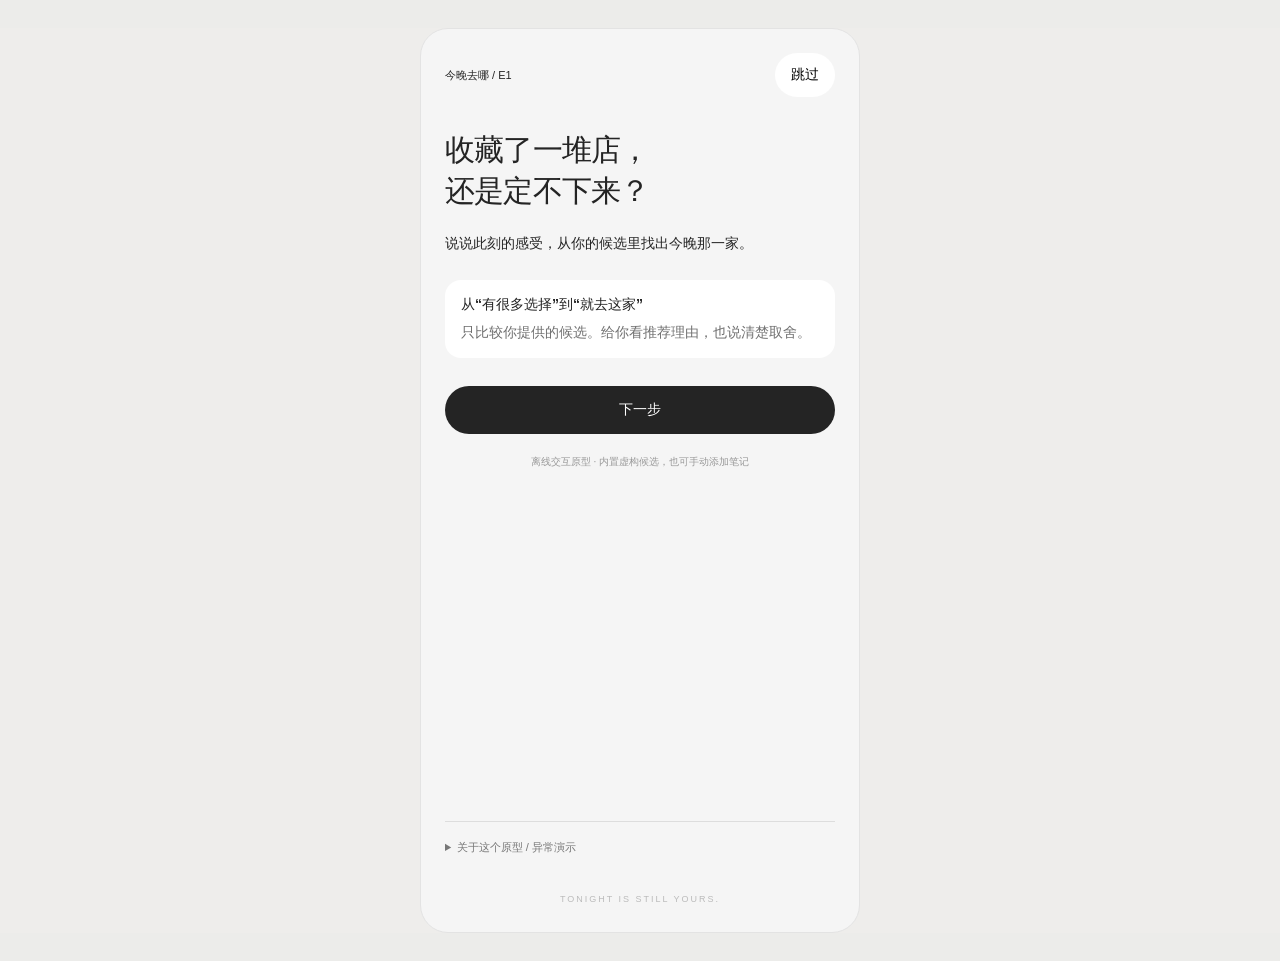
==== src/index.html @ 5cbe4e75 "Add three small-sprout mascot emotions to mood choices" ====
<!doctype html>
<html lang="zh-CN"><head><meta charset="utf-8"><meta name="viewport" content="width=device-width,initial-scale=1"><meta name="theme-color" content="#F5F5F5"><title>今晚去哪 · 把纠结留在上一站</title><link rel="stylesheet" href="styles.css?v=20261018-v3-mascot"></head>
<body><main class="phone"><header><a href="#" id="home" aria-label="返回开始">今晚去哪<span class="brand-dot"><svg class="sf-icon" aria-hidden="true" focusable="false" viewBox="0 0 24 24"><path fill="currentColor" d="M13.21 22.0C13.438 22.0 13.605 21.833 13.648 21.597C14.271 16.801 14.946 16.064 19.698 15.538C19.944 15.512 20.11 15.336 20.11 15.1C20.11 14.872 19.944 14.696 19.698 14.67C14.946 14.144 14.271 13.407 13.648 8.602C13.605 8.366 13.438 8.208 13.21 8.208C12.982 8.208 12.815 8.366 12.78 8.602C12.158 13.407 11.474 14.144 6.73 14.67C6.476 14.696 6.31 14.872 6.31 15.1C6.31 15.336 6.476 15.512 6.73 15.538C11.465 16.16 12.123 16.801 12.78 21.597C12.815 21.833 12.982 22.0 13.21 22.0ZM7.265 12.302C7.432 12.302 7.546 12.189 7.563 12.031C7.879 9.69 7.958 9.69 10.378 9.225C10.527 9.199 10.641 9.093 10.641 8.927C10.641 8.769 10.527 8.655 10.378 8.637C7.958 8.295 7.87 8.217 7.563 5.84C7.546 5.674 7.432 5.56 7.265 5.56C7.107 5.56 6.993 5.674 6.967 5.849C6.687 8.19 6.555 8.181 4.153 8.637C4.004 8.664 3.89 8.769 3.89 8.927C3.89 9.102 4.004 9.199 4.188 9.225C6.573 9.611 6.687 9.672 6.967 12.013C6.993 12.189 7.107 12.302 7.265 12.302ZM11.509 6.27C11.623 6.27 11.684 6.2 11.702 6.095C11.965 4.674 11.939 4.604 13.464 4.332C13.569 4.306 13.64 4.245 13.64 4.131C13.64 4.025 13.569 3.955 13.464 3.938C11.939 3.666 11.965 3.596 11.702 2.175C11.684 2.07 11.623 2.0 11.509 2.0C11.395 2.0 11.334 2.07 11.316 2.175C11.053 3.596 11.079 3.666 9.554 3.938C9.44 3.955 9.378 4.025 9.378 4.131C9.378 4.245 9.44 4.306 9.554 4.332C11.079 4.604 11.053 4.674 11.316 6.095C11.334 6.2 11.395 6.27 11.509 6.27Z"/></svg></span></a><div class="header-tools" id="header-tools"><button id="replay-guide" class="text-btn" aria-label="重看引导">重看引导</button><button data-go="pool" class="text-btn">我的候选</button></div></header><nav aria-label="体验进度" id="progress"></nav>

<section id="welcome-screen" class="onboarding" hidden aria-labelledby="welcome-title"><div class="onboard-top"><span>今晚去哪 / E1</span><button data-onboard-done class="secondary">跳过</button></div><h1 id="welcome-title">收藏了一堆店，<br>还是定不下来？</h1><p class="intro">说说此刻的感受，从你的候选里找出今晚那一家。</p><div class="card"><h2>从“有很多选择”到“就去这家”</h2><p class="muted">只比较你提供的候选。给你看推荐理由，也说清楚取舍。</p></div><button data-go="guide" class="primary">下一步</button><p class="footnote">离线交互原型 · 内置虚构候选，也可手动添加笔记</p></section>
<section id="guide-screen" class="onboarding" hidden aria-labelledby="guide-title"><div class="onboard-top"><button type="button" id="guide-back" data-go="welcome" class="secondary onboard-back" aria-label="返回上一页"><svg class="sf-icon" aria-hidden="true" focusable="false" viewBox="0 0 24 24"><path fill="currentColor" d="M10.185 20.164C10.713 20.164 11.133 19.776 11.133 19.237C11.133 18.979 11.036 18.721 10.864 18.559L8.451 16.103L3.96 12.0L8.451 7.897L10.864 5.441C11.036 5.269 11.133 5.021 11.133 4.763C11.133 4.224 10.713 3.836 10.185 3.836C9.927 3.836 9.701 3.922 9.464 4.159L2.334 11.278C2.118 11.483 2.0 11.731 2.0 12.0C2.0 12.269 2.118 12.517 2.334 12.722L9.485 19.862C9.701 20.067 9.927 20.164 10.185 20.164ZM7.428 12.959H21.052C21.612 12.959 22.0 12.56 22.0 12.0C22.0 11.44 21.612 11.041 21.052 11.041H7.428L3.96 11.257C3.519 11.257 3.217 11.558 3.217 12.0C3.217 12.442 3.519 12.743 3.96 12.743Z"/></svg><span>返回</span></button><span>今晚去哪 / E2</span><button data-onboard-done class="secondary">跳过</button></div><h1 id="guide-title">一句吐槽，<br>找到下一站。</h1><p class="intro">四步做决定，你始终可以改主意。</p><div class="card"><h2>01 说说哪里不对</h2><p class="muted">打字或语音，补充你现在想要什么。</p></div><div class="card"><h2>02 选此刻状态</h2><p class="muted">累了、坐会儿，还是放开玩？</p></div><div class="card"><h2>03 比较三家与理由</h2><p class="muted">看匹配、冲突和笔记依据。</p></div><div class="card"><h2>04 出发，再说说感受</h2><p class="muted">打卡和反馈只保存在本机。</p></div><button data-onboard-done class="primary">开始吐槽</button></section>
<section id="clarify-screen" hidden aria-labelledby="clarify-title"><div class="eyebrow">先多听你一句 / U3</div><h1 id="clarify-title">我还没听明白。</h1><p class="intro" id="clarify-message">先选一个更接近的方向，也可以返回再说一句。</p><div class="actions clarification"><button class="secondary" data-clarify="安静聊天">安静聊天</button><button class="secondary" data-clarify="热闹一点">热闹一点</button><button class="secondary" data-clarify="想吃东西">想吃东西</button><button data-go="input" class="text-btn">返回补充</button></div></section>
<section id="pool-screen" hidden aria-labelledby="pool-title"><div class="eyebrow">今晚去哪 / 下一站由你决定</div><h1 id="pool-title">我的候选，<br><span>随时调整。</span></h1><p class="intro">这次不搜全城，只帮你做下一步决定。</p><div class="card tinted"><span class="pick">今晚的候选</span><h2 id="pool-count"></h2><p class="muted">示例候选与手动笔记分开标记，决定只基于你选中的候选。</p></div><div class="card"><label for="last-stop">上一站 · 已离开（可选）</label><input id="last-stop" class="last-stop" maxlength="60" placeholder="刚离开的那家店"></div><details class="pool-details"><summary><span class="expand-plus"><svg class="sf-icon" aria-hidden="true" focusable="false" viewBox="0 0 24 24"><path fill="currentColor" d="M13.091 20.921V3.079C13.091 2.497 12.594 2.0 12.0 2.0C11.406 2.0 10.921 2.497 10.921 3.079V20.921C10.921 21.503 11.406 22.0 12.0 22.0C12.594 22.0 13.091 21.503 13.091 20.921ZM3.079 13.079H20.921C21.503 13.079 22.0 12.594 22.0 12.0C22.0 11.406 21.503 10.909 20.921 10.909H3.079C2.497 10.909 2.0 11.406 2.0 12.0C2.0 12.594 2.497 13.079 3.079 13.079Z"/></svg></span><span class="expand-minus"><svg class="sf-icon" aria-hidden="true" focusable="false" viewBox="0 0 24 24"><path fill="currentColor" d="M3.079 13.085H20.921C21.503 13.085 22.0 12.588 22.0 11.994C22.0 11.4 21.503 10.915 20.921 10.915H3.079C2.497 10.915 2.0 11.4 2.0 11.994C2.0 12.588 2.497 13.085 3.079 13.085Z"/></svg></span>查看 / 调整候选</summary><div id="pool-list" class="pool-list"></div></details><div class="actions"><button id="start-pool" class="primary">保存选择，返回吐槽</button><button id="add-candidate" class="secondary"><svg class="sf-icon" aria-hidden="true" focusable="false" viewBox="0 0 24 24"><path fill="currentColor" d="M13.091 20.921V3.079C13.091 2.497 12.594 2.0 12.0 2.0C11.406 2.0 10.921 2.497 10.921 3.079V20.921C10.921 21.503 11.406 22.0 12.0 22.0C12.594 22.0 13.091 21.503 13.091 20.921ZM3.079 13.079H20.921C21.503 13.079 22.0 12.594 22.0 12.0C22.0 11.406 21.503 10.909 20.921 10.909H3.079C2.497 10.909 2.0 11.406 2.0 12.0C2.0 12.594 2.497 13.079 3.079 13.079Z"/></svg> 添加我找到的笔记</button><button id="use-samples" class="text-btn">使用 10 家示例候选</button><button id="pool-week" class="text-btn">本周 Chill 打卡</button><button data-action="history" class="text-btn">看看我的夜晚集卡 <svg class="sf-icon" aria-hidden="true" focusable="false" viewBox="0 0 24 24"><path fill="currentColor" d="M2.381 21.602C2.881 22.089 3.571 22.116 4.085 21.602L17.819 7.882L20.579 4.905C21.039 4.445 21.039 3.836 20.593 3.403C20.146 2.956 19.524 2.943 19.077 3.403L16.101 6.163L2.381 19.897C1.866 20.411 1.88 21.101 2.381 21.602ZM19.537 11.995V16.988C19.537 17.637 20.106 18.219 20.769 18.219C21.418 18.219 22.0 17.678 22.0 16.934L21.986 3.335C21.986 2.551 21.472 2.023 20.674 2.023H7.062C6.304 2.023 5.79 2.591 5.79 3.241C5.79 3.89 6.372 4.445 7.008 4.445H11.717L19.862 4.174Z"/></svg></button></div><p class="footnote">10 家内置候选为虚构示例 · 不读取小红书收藏</p></section><section id="import-screen" hidden aria-labelledby="import-title"><div class="eyebrow">今晚去哪 / 下一站由你决定</div><h1 id="import-title">把你找到的<br><span>候选放进来。</span></h1><p class="intro">填写原文摘要，保留它来自哪里的线索。</p><form id="import-form" class="card form-grid"><label>笔记链接（可选）<input id="note-url" type="url" maxlength="1000" placeholder="https://…"></label><button type="button" id="parse-link" class="secondary">检查链接读取能力</button><p id="import-status" class="muted" role="status">当前不支持自动抓取；请手动填写店名和原文摘要。</p><label>店名<input id="place-name" required maxlength="60" placeholder="给这家店一个名字"></label><label>区域（可选）<input id="place-area" maxlength="40" placeholder="例如 南山"></label><div class="form-row"><label>人均 ¥（可选）<input id="place-price" type="number" min="0" max="100000" step="1"></label><label>距离 km（可选）<input id="place-distance" type="number" min="0" max="10000" step="0.1"></label></div><label>原文片段<textarea id="note-text" required maxlength="1500" rows="4" placeholder="粘贴你看到的具体描述，不确定的信息留空"></textarea></label><label>来源说明（可选）<input id="note-source" maxlength="100" placeholder="作者 / 日期 / 笔记标题"></label><fieldset><legend>你从原文确认的特点（可多选）</legend><div id="import-tags" class="chips"></div></fieldset><p id="import-error" class="error" role="alert"></p><button type="submit" class="primary">核对后加入候选池</button><button type="button" data-go="pool" class="text-btn">取消，返回候选</button></form></section><section id="confirm-screen" hidden aria-labelledby="confirm-title"><div class="eyebrow">今晚去哪 / 下一站由你决定</div><h1 id="confirm-title">我听懂了，<br><span>是这样吗？</span></h1><p class="intro">先核对，不让 AI 带着误解往下走。</p><div id="confirm-fields"></div><div class="actions"><button id="confirm-intent" class="primary">理解对了，继续 <svg class="sf-icon" aria-hidden="true" focusable="false" viewBox="0 0 24 24"><path fill="currentColor" d="M13.815 20.164C14.073 20.164 14.299 20.067 14.515 19.862L21.677 12.722C21.892 12.517 22.0 12.269 22.0 12.0C22.0 11.731 21.892 11.483 21.677 11.278L14.536 4.159C14.299 3.922 14.073 3.836 13.815 3.836C13.287 3.836 12.878 4.224 12.878 4.763C12.878 5.021 12.964 5.269 13.136 5.441L15.549 7.897L20.04 12.0L15.549 16.103L13.136 18.559C12.964 18.721 12.878 18.979 12.878 19.237C12.878 19.776 13.287 20.164 13.815 20.164ZM2.948 12.959H16.572L20.04 12.743C20.481 12.711 20.783 12.442 20.783 12.0C20.783 11.558 20.481 11.289 20.04 11.257L16.572 11.041H2.948C2.388 11.041 2.0 11.44 2.0 12.0C2.0 12.56 2.388 12.959 2.948 12.959Z"/></svg></button><button id="edit-fields" class="secondary">改一改</button><button data-go="input" class="text-btn">返回原始吐槽</button></div></section><section id="edit-screen" hidden aria-labelledby="edit-title"><div class="eyebrow">今晚去哪 / 下一站由你决定</div><h1 id="edit-title">改到更像<br><span>你的意思。</span></h1><p class="intro">你的修改优先于 AI 的理解。用逗号分开多个偏好。</p><form id="edit-form" class="card form-grid"><label>不要<input id="edit-dislike" maxlength="300"></label><label>想要<input id="edit-want" maxlength="300"></label><label>口味<input id="edit-taste" maxlength="300"></label><label>人均预算 ¥<input id="edit-budget" type="number" min="0" max="100000" placeholder="未提及" step="1"></label><p id="edit-error" role="alert" class="error"></p><button class="primary" type="submit">保存修改，继续</button><button type="button" data-go="confirm" class="text-btn">取消修改</button><button type="button" data-go="input" class="text-btn">重新说一次</button></form></section><section id="negative-screen" hidden aria-labelledby="negative-title"><div class="eyebrow">今晚去哪 / 下一站由你决定</div><h1 id="negative-title">没选对，<br><span>也值得被接住。</span></h1><p class="intro">这次哪里没对上？可以不回答。</p><div class="card tinted"><h2>你的判断比推荐重要。</h2><div id="feedback-reasons" class="chips"></div><label for="feedback-other">想补充的话（可选）</label><textarea id="feedback-other" maxlength="500" rows="3" placeholder="这次哪里和期待不同？"></textarea></div><div class="actions"><button id="save-negative" class="primary">保存反馈</button><button id="followup-preview" class="secondary">3 天后回访与小券 · 概念预览</button><button id="skip-negative" class="text-btn">跳过，今晚到这</button><button data-go="checkin" class="text-btn">返回打卡页</button></div></section><section id="history-screen" hidden aria-labelledby="history-title"><div class="eyebrow">今晚去哪 / 下一站由你决定</div><h1 id="history-title">属于你的<br><span>夜晚集卡。</span></h1><p class="intro">一次决定，一张卡。只记录你在这台浏览器完成的选择。</p><p id="history-storage" class="muted" role="status"></p><div id="history-list"></div><div class="actions"><button id="new-decision" class="primary">再做一个新决定 <svg class="sf-icon" aria-hidden="true" focusable="false" viewBox="0 0 24 24"><path fill="currentColor" d="M13.815 20.164C14.073 20.164 14.299 20.067 14.515 19.862L21.677 12.722C21.892 12.517 22.0 12.269 22.0 12.0C22.0 11.731 21.892 11.483 21.677 11.278L14.536 4.159C14.299 3.922 14.073 3.836 13.815 3.836C13.287 3.836 12.878 4.224 12.878 4.763C12.878 5.021 12.964 5.269 13.136 5.441L15.549 7.897L20.04 12.0L15.549 16.103L13.136 18.559C12.964 18.721 12.878 18.979 12.878 19.237C12.878 19.776 13.287 20.164 13.815 20.164ZM2.948 12.959H16.572L20.04 12.743C20.481 12.711 20.783 12.442 20.783 12.0C20.783 11.558 20.481 11.289 20.04 11.257L16.572 11.041H2.948C2.388 11.041 2.0 11.44 2.0 12.0C2.0 12.56 2.388 12.959 2.948 12.959Z"/></svg></button><button id="history-back" class="secondary">返回本次体验</button></div></section><section id="input-screen" aria-labelledby="input-title"><div class="eyebrow">下一站由你决定 / I1</div><h1 id="input-title">刚那家怎么样？<br>随便吐槽，<span>我来接住。</span></h1><p class="intro">不用重新搜索一整座城。<br>从你的候选里，找更适合此刻的下一站。</p><div class="card input-card"><label for="thought">说说哪里不对，还想要什么</label><textarea id="thought" rows="4" maxlength="1000" placeholder="刚那家太吵了，想找个安静 cozy 点的，酒偏甜，人均两百左右……"></textarea><div class="input-tools"><div class="example-tools"><button class="text-btn" id="example">试试我的深圳夜晚</button><button type="button" id="shuffle-example" class="shuffle-example" aria-label="换一个示例 prompt" title="换一个示例"><svg class="sf-icon" aria-hidden="true" focusable="false" viewBox="0 0 24 24"><path fill="currentColor" d="M10.639 2.583V6.346C10.639 6.92 11.041 7.075 11.484 6.764L14.099 4.928C14.476 4.665 14.484 4.272 14.099 4.001L11.492 2.165C11.041 1.845 10.639 1.993 10.639 2.583ZM5.032 12.002C5.032 8.149 8.147 5.034 12.0 5.034C12.377 5.034 12.697 4.715 12.697 4.329C12.697 3.952 12.385 3.649 12.008 3.641C7.377 3.649 3.638 7.387 3.638 12.002C3.638 14.462 4.704 16.691 6.417 18.224C6.786 18.56 7.27 18.446 7.491 18.134C7.68 17.872 7.696 17.511 7.336 17.175C5.909 15.896 5.032 14.044 5.032 12.002ZM13.361 21.413V17.659C13.361 17.077 12.959 16.929 12.516 17.241L9.901 19.077C9.524 19.339 9.516 19.733 9.901 20.003L12.508 21.831C12.959 22.159 13.361 22.003 13.361 21.413ZM18.968 12.002C18.968 15.855 15.853 18.97 12.0 18.97C11.623 18.97 11.311 19.282 11.311 19.667C11.311 20.044 11.615 20.356 11.992 20.364C16.623 20.356 20.362 16.618 20.362 12.002C20.362 9.543 19.296 7.313 17.583 5.78C17.214 5.444 16.73 5.559 16.509 5.862C16.32 6.133 16.304 6.485 16.673 6.821C18.091 8.108 18.968 9.953 18.968 12.002Z"/></svg></button></div><button id="voice" class="voice" aria-label="开始语音输入"><svg class="sf-icon" aria-hidden="true" focusable="false" viewBox="0 0 24 24"><path fill="currentColor" d="M12.005 15.08C13.873 15.08 15.131 13.681 15.131 11.681V5.399C15.131 3.39 13.873 2.0 12.005 2.0C10.127 2.0 8.869 3.39 8.869 5.399V11.681C8.869 13.681 10.127 15.08 12.005 15.08ZM12.005 18.413C15.995 18.413 18.718 15.737 18.718 11.831V9.925C18.718 9.531 18.408 9.221 18.014 9.221C17.62 9.221 17.3 9.531 17.3 9.925V11.775C17.3 14.977 15.216 17.099 12.005 17.099C8.784 17.099 6.7 14.977 6.7 11.775V9.925C6.7 9.531 6.39 9.221 5.986 9.221C5.592 9.221 5.282 9.531 5.282 9.925V11.831C5.282 15.737 8.005 18.413 12.005 18.413ZM7.808 22.0H16.192C16.587 22.0 16.906 21.69 16.906 21.296C16.906 20.901 16.587 20.582 16.192 20.582H7.808C7.413 20.582 7.094 20.901 7.094 21.296C7.094 21.69 7.413 22.0 7.808 22.0ZM12.005 21.69C12.399 21.69 12.709 21.371 12.709 20.977V18.094C12.709 17.7 12.399 17.38 12.005 17.38C11.61 17.38 11.291 17.7 11.291 18.094V20.977C11.291 21.371 11.61 21.69 12.005 21.69Z"/></svg></button></div><div class="composer-preferences"><div class="preference-heading"><span>补充偏好 · 可多选</span><span id="quick-status" role="status" aria-live="polite">选好后和文字一起提交</span></div><div class="chips" id="quick-chips" role="group" aria-label="补充偏好，可多选"><button type="button" aria-pressed="false">离这近一点</button><button type="button" aria-pressed="false">有现场音乐</button><button type="button" aria-pressed="false">适合 4 个人</button></div></div></div><button data-go="pool" class="text-btn">调整候选池 <svg class="sf-icon" aria-hidden="true" focusable="false" viewBox="0 0 24 24"><path fill="currentColor" d="M2.381 21.602C2.881 22.089 3.571 22.116 4.085 21.602L17.819 7.882L20.579 4.905C21.039 4.445 21.039 3.836 20.593 3.403C20.146 2.956 19.524 2.943 19.077 3.403L16.101 6.163L2.381 19.897C1.866 20.411 1.88 21.101 2.381 21.602ZM19.537 11.995V16.988C19.537 17.637 20.106 18.219 20.769 18.219C21.418 18.219 22.0 17.678 22.0 16.934L21.986 3.335C21.986 2.551 21.472 2.023 20.674 2.023H7.062C6.304 2.023 5.79 2.591 5.79 3.241C5.79 3.89 6.372 4.445 7.008 4.445H11.717L19.862 4.174Z"/></svg></button><p id="input-error" role="alert" class="error"></p><div class="actions"><button id="understand" class="primary">就这些，帮我挑 <span><svg class="sf-icon" aria-hidden="true" focusable="false" viewBox="0 0 24 24"><path fill="currentColor" d="M13.815 20.164C14.073 20.164 14.299 20.067 14.515 19.862L21.677 12.722C21.892 12.517 22.0 12.269 22.0 12.0C22.0 11.731 21.892 11.483 21.677 11.278L14.536 4.159C14.299 3.922 14.073 3.836 13.815 3.836C13.287 3.836 12.878 4.224 12.878 4.763C12.878 5.021 12.964 5.269 13.136 5.441L15.549 7.897L20.04 12.0L15.549 16.103L13.136 18.559C12.964 18.721 12.878 18.979 12.878 19.237C12.878 19.776 13.287 20.164 13.815 20.164ZM2.948 12.959H16.572L20.04 12.743C20.481 12.711 20.783 12.442 20.783 12.0C20.783 11.558 20.481 11.289 20.04 11.257L16.572 11.041H2.948C2.388 11.041 2.0 11.44 2.0 12.0C2.0 12.56 2.388 12.959 2.948 12.959Z"/></svg></span></button></div><p class="footnote">10 家虚构候选 · 不读取你的小红书收藏<br>这里演示的是决策过程，不是真实商家推荐</p></section>
<section id="mood-screen" hidden aria-labelledby="mood-title"><div class="eyebrow">01 / 听懂你了</div><div id="intent-summary" class="chips"></div><h1 id="mood-title">最后一个小问题。<br>现在的你，<br><span>想要哪种状态？</span></h1><div class="mood-options" role="group" aria-label="选择当下状态"><button data-mood="tired" aria-pressed="false"><img class="mood-mascot" src="assets/mascot-tired.svg" width="80" height="84" alt="" aria-hidden="true"><span class="mood-copy"><strong>有点累了，近一点就好</strong><small>少一点折腾，早点坐下来</small></span></button><button data-mood="chill" aria-pressed="true" class="selected"><img class="mood-mascot" src="assets/mascot-chill.svg" width="80" height="84" alt="" aria-hidden="true"><span class="mood-copy"><strong>还能再坐一会儿</strong><small>愿意绕一点路，换一个对的氛围</small></span></button><button data-mood="hype" aria-pressed="false"><img class="mood-mascot" src="assets/mascot-hype.svg" width="80" height="84" alt="" aria-hidden="true"><span class="mood-copy"><strong>今晚放开玩</strong><small>还有电，想把今晚过得特别一点</small></span></button></div><blockquote class="manifesto">笔记能告诉我店怎么样，<br>只有你知道你此刻怎么样。</blockquote><button data-go="confirm" class="text-btn"><svg class="sf-icon" aria-hidden="true" focusable="false" viewBox="0 0 24 24"><path fill="currentColor" d="M10.185 20.164C10.713 20.164 11.133 19.776 11.133 19.237C11.133 18.979 11.036 18.721 10.864 18.559L8.451 16.103L3.96 12.0L8.451 7.897L10.864 5.441C11.036 5.269 11.133 5.021 11.133 4.763C11.133 4.224 10.713 3.836 10.185 3.836C9.927 3.836 9.701 3.922 9.464 4.159L2.334 11.278C2.118 11.483 2.0 11.731 2.0 12.0C2.0 12.269 2.118 12.517 2.334 12.722L9.485 19.862C9.701 20.067 9.927 20.164 10.185 20.164ZM7.428 12.959H21.052C21.612 12.959 22.0 12.56 22.0 12.0C22.0 11.44 21.612 11.041 21.052 11.041H7.428L3.96 11.257C3.519 11.257 3.217 11.558 3.217 12.0C3.217 12.442 3.519 12.743 3.96 12.743Z"/></svg> 返回偏好</button><div class="actions split"><button id="skip" class="secondary">跳过</button><button id="recommend" class="primary">看看推荐 <svg class="sf-icon" aria-hidden="true" focusable="false" viewBox="0 0 24 24"><path fill="currentColor" d="M13.815 20.164C14.073 20.164 14.299 20.067 14.515 19.862L21.677 12.722C21.892 12.517 22.0 12.269 22.0 12.0C22.0 11.731 21.892 11.483 21.677 11.278L14.536 4.159C14.299 3.922 14.073 3.836 13.815 3.836C13.287 3.836 12.878 4.224 12.878 4.763C12.878 5.021 12.964 5.269 13.136 5.441L15.549 7.897L20.04 12.0L15.549 16.103L13.136 18.559C12.964 18.721 12.878 18.979 12.878 19.237C12.878 19.776 13.287 20.164 13.815 20.164ZM2.948 12.959H16.572L20.04 12.743C20.481 12.711 20.783 12.442 20.783 12.0C20.783 11.558 20.481 11.289 20.04 11.257L16.572 11.041H2.948C2.388 11.041 2.0 11.44 2.0 12.0C2.0 12.56 2.388 12.959 2.948 12.959Z"/></svg></button></div></section>
<section id="recommend-screen" hidden aria-labelledby="recommend-title"><div class="eyebrow">02 / 给选择一点依据</div><h1 id="recommend-title">下一站，<br><span>有眉目了。</span></h1><p id="recommend-subtitle" class="intro"></p><div id="loading" class="card" role="status" hidden><div class="loader"><svg class="sf-icon" aria-hidden="true" focusable="false" viewBox="0 0 24 24"><path fill="currentColor" d="M13.21 22.0C13.438 22.0 13.605 21.833 13.648 21.597C14.271 16.801 14.946 16.064 19.698 15.538C19.944 15.512 20.11 15.336 20.11 15.1C20.11 14.872 19.944 14.696 19.698 14.67C14.946 14.144 14.271 13.407 13.648 8.602C13.605 8.366 13.438 8.208 13.21 8.208C12.982 8.208 12.815 8.366 12.78 8.602C12.158 13.407 11.474 14.144 6.73 14.67C6.476 14.696 6.31 14.872 6.31 15.1C6.31 15.336 6.476 15.512 6.73 15.538C11.465 16.16 12.123 16.801 12.78 21.597C12.815 21.833 12.982 22.0 13.21 22.0ZM7.265 12.302C7.432 12.302 7.546 12.189 7.563 12.031C7.879 9.69 7.958 9.69 10.378 9.225C10.527 9.199 10.641 9.093 10.641 8.927C10.641 8.769 10.527 8.655 10.378 8.637C7.958 8.295 7.87 8.217 7.563 5.84C7.546 5.674 7.432 5.56 7.265 5.56C7.107 5.56 6.993 5.674 6.967 5.849C6.687 8.19 6.555 8.181 4.153 8.637C4.004 8.664 3.89 8.769 3.89 8.927C3.89 9.102 4.004 9.199 4.188 9.225C6.573 9.611 6.687 9.672 6.967 12.013C6.993 12.189 7.107 12.302 7.265 12.302ZM11.509 6.27C11.623 6.27 11.684 6.2 11.702 6.095C11.965 4.674 11.939 4.604 13.464 4.332C13.569 4.306 13.64 4.245 13.64 4.131C13.64 4.025 13.569 3.955 13.464 3.938C11.939 3.666 11.965 3.596 11.702 2.175C11.684 2.07 11.623 2.0 11.509 2.0C11.395 2.0 11.334 2.07 11.316 2.175C11.053 3.596 11.079 3.666 9.554 3.938C9.44 3.955 9.378 4.025 9.378 4.131C9.378 4.245 9.44 4.306 9.554 4.332C11.079 4.604 11.053 4.674 11.316 6.095C11.334 6.2 11.395 6.27 11.509 6.27Z"/></svg></div><p id="loading-text"></p><small>离线规则匹配，不调用真实模型</small></div><div id="recommend-error" class="card" hidden><p role="alert" id="recommend-error-text"></p><button id="retry" class="primary">再试一次</button><button id="revise" class="text-btn">返回修改偏好</button></div><div id="result-mood" class="result-mood" role="group" aria-label="切换此刻状态并重新排序" hidden><button data-result-mood="tired" aria-pressed="false">累了</button><button data-result-mood="chill" aria-pressed="true">坐会儿</button><button data-result-mood="hype" aria-pressed="false">放开玩</button></div><p id="sort-reason" class="muted" role="status"></p><div id="recommendations"></div><button data-go="input" class="text-btn">返回修改吐槽</button><button data-go="pool" class="text-btn">调整或补充候选 <svg class="sf-icon" aria-hidden="true" focusable="false" viewBox="0 0 24 24"><path fill="currentColor" d="M2.381 21.602C2.881 22.089 3.571 22.116 4.085 21.602L17.819 7.882L20.579 4.905C21.039 4.445 21.039 3.836 20.593 3.403C20.146 2.956 19.524 2.943 19.077 3.403L16.101 6.163L2.381 19.897C1.866 20.411 1.88 21.101 2.381 21.602ZM19.537 11.995V16.988C19.537 17.637 20.106 18.219 20.769 18.219C21.418 18.219 22.0 17.678 22.0 16.934L21.986 3.335C21.986 2.551 21.472 2.023 20.674 2.023H7.062C6.304 2.023 5.79 2.591 5.79 3.241C5.79 3.89 6.372 4.445 7.008 4.445H11.717L19.862 4.174Z"/></svg></button><p id="batch-status" class="muted" role="status"></p><div class="batch-nav"><button id="previous-batch" class="text-btn" hidden><svg class="sf-icon" aria-hidden="true" focusable="false" viewBox="0 0 24 24"><path fill="currentColor" d="M10.185 20.164C10.713 20.164 11.133 19.776 11.133 19.237C11.133 18.979 11.036 18.721 10.864 18.559L8.451 16.103L3.96 12.0L8.451 7.897L10.864 5.441C11.036 5.269 11.133 5.021 11.133 4.763C11.133 4.224 10.713 3.836 10.185 3.836C9.927 3.836 9.701 3.922 9.464 4.159L2.334 11.278C2.118 11.483 2.0 11.731 2.0 12.0C2.0 12.269 2.118 12.517 2.334 12.722L9.485 19.862C9.701 20.067 9.927 20.164 10.185 20.164ZM7.428 12.959H21.052C21.612 12.959 22.0 12.56 22.0 12.0C22.0 11.44 21.612 11.041 21.052 11.041H7.428L3.96 11.257C3.519 11.257 3.217 11.558 3.217 12.0C3.217 12.442 3.519 12.743 3.96 12.743Z"/></svg> 上一批</button><button id="next-batch" class="text-btn" hidden>下一批 <svg class="sf-icon" aria-hidden="true" focusable="false" viewBox="0 0 24 24"><path fill="currentColor" d="M13.815 20.164C14.073 20.164 14.299 20.067 14.515 19.862L21.677 12.722C21.892 12.517 22.0 12.269 22.0 12.0C22.0 11.731 21.892 11.483 21.677 11.278L14.536 4.159C14.299 3.922 14.073 3.836 13.815 3.836C13.287 3.836 12.878 4.224 12.878 4.763C12.878 5.021 12.964 5.269 13.136 5.441L15.549 7.897L20.04 12.0L15.549 16.103L13.136 18.559C12.964 18.721 12.878 18.979 12.878 19.237C12.878 19.776 13.287 20.164 13.815 20.164ZM2.948 12.959H16.572L20.04 12.743C20.481 12.711 20.783 12.442 20.783 12.0C20.783 11.558 20.481 11.289 20.04 11.257L16.572 11.041H2.948C2.388 11.041 2.0 11.44 2.0 12.0C2.0 12.56 2.388 12.959 2.948 12.959Z"/></svg></button></div><div id="recommend-actions" class="actions split" hidden><button id="refresh" class="secondary">换一批</button><button id="choose" class="primary"></button></div><p class="footnote">内置店铺为虚构示例；手动候选为你提供的内容。距离与营业状态未实时验证。</p></section>
<section id="departure-screen" hidden aria-labelledby="departure-title"><div class="eyebrow red">03 / 决定好了</div><h1 id="departure-title"></h1><p id="elapsed" class="intro"></p><div id="chosen-card"></div><div class="card link-list"><button id="notes">看推荐它的示例笔记 <span><svg class="sf-icon" aria-hidden="true" focusable="false" viewBox="0 0 24 24"><path fill="currentColor" d="M2.381 21.602C2.881 22.089 3.571 22.116 4.085 21.602L17.819 7.882L20.579 4.905C21.039 4.445 21.039 3.836 20.593 3.403C20.146 2.956 19.524 2.943 19.077 3.403L16.101 6.163L2.381 19.897C1.866 20.411 1.88 21.101 2.381 21.602ZM19.537 11.995V16.988C19.537 17.637 20.106 18.219 20.769 18.219C21.418 18.219 22.0 17.678 22.0 16.934L21.986 3.335C21.986 2.551 21.472 2.023 20.674 2.023H7.062C6.304 2.023 5.79 2.591 5.79 3.241C5.79 3.89 6.372 4.445 7.008 4.445H11.717L19.862 4.174Z"/></svg></span></button><button id="map">打开地图导航 <span><svg class="sf-icon" aria-hidden="true" focusable="false" viewBox="0 0 24 24"><path fill="currentColor" d="M2.381 21.602C2.881 22.089 3.571 22.116 4.085 21.602L17.819 7.882L20.579 4.905C21.039 4.445 21.039 3.836 20.593 3.403C20.146 2.956 19.524 2.943 19.077 3.403L16.101 6.163L2.381 19.897C1.866 20.411 1.88 21.101 2.381 21.602ZM19.537 11.995V16.988C19.537 17.637 20.106 18.219 20.769 18.219C21.418 18.219 22.0 17.678 22.0 16.934L21.986 3.335C21.986 2.551 21.472 2.023 20.674 2.023H7.062C6.304 2.023 5.79 2.591 5.79 3.241C5.79 3.89 6.372 4.445 7.008 4.445H11.717L19.862 4.174Z"/></svg></span></button><button id="share">把决定发给朋友 <span><svg class="sf-icon" aria-hidden="true" focusable="false" viewBox="0 0 24 24"><path fill="currentColor" d="M2.381 21.602C2.881 22.089 3.571 22.116 4.085 21.602L17.819 7.882L20.579 4.905C21.039 4.445 21.039 3.836 20.593 3.403C20.146 2.956 19.524 2.943 19.077 3.403L16.101 6.163L2.381 19.897C1.866 20.411 1.88 21.101 2.381 21.602ZM19.537 11.995V16.988C19.537 17.637 20.106 18.219 20.769 18.219C21.418 18.219 22.0 17.678 22.0 16.934L21.986 3.335C21.986 2.551 21.472 2.023 20.674 2.023H7.062C6.304 2.023 5.79 2.591 5.79 3.241C5.79 3.89 6.372 4.445 7.008 4.445H11.717L19.862 4.174Z"/></svg></span></button></div><div class="actions"><button id="checkin" class="primary">我们到啦，打个卡 <svg class="sf-icon" aria-hidden="true" focusable="false" viewBox="0 0 24 24"><path fill="currentColor" d="M9.568 21.919C10.067 21.919 10.462 21.698 10.741 21.269L21.71 3.997C21.919 3.66 22.0 3.405 22.0 3.138C22.0 2.499 21.582 2.081 20.944 2.081C20.479 2.081 20.224 2.232 19.945 2.673L9.522 19.284L4.113 12.203C3.822 11.797 3.532 11.634 3.114 11.634C2.453 11.634 2.0 12.087 2.0 12.725C2.0 12.992 2.116 13.294 2.337 13.573L8.361 21.246C8.709 21.698 9.069 21.919 9.568 21.919Z"/></svg></button><button id="back-results" class="text-btn">不想去了？回到三家推荐</button></div></section>
<section id="checkin-screen" hidden aria-labelledby="checkin-title"><div class="mascot-stage"><button id="mascot" class="potato-button" data-state="idle" aria-label="和小薯击掌" aria-describedby="mascot-status"><svg aria-hidden="true" focusable="false" xmlns="http://www.w3.org/2000/svg" width="240" height="220" viewBox="0 0 240 220"><g stroke="#292620" stroke-width="4" stroke-linecap="round" stroke-linejoin="round"><g id="potato"><path d="M151 54C142 39 143 21 154 21C165 20 171 34 169 40C181 28 196 34 193 44C188 57 170 62 158 55" fill="#9DCB83"/><path d="M55 169C58 144 62 112 78 91C91 71 121 65 146 70C157 65 161 70 162 80C183 95 188 135 190 169Z" fill="#FFE0BE"/><path d="M55 165Q120 177 190 164L192 183Q122 198 52 183Z" fill="#FF2442"/><path d="M92 116Q96 110 100 116M143 116Q147 110 151 116" fill="none"/><ellipse cx="96" cy="142" rx="4" ry="5" fill="#292620" stroke="none"/><ellipse cx="148" cy="142" rx="4" ry="5" fill="#292620" stroke="none"/><ellipse cx="86" cy="153" rx="9" ry="4" fill="#F59B96" stroke="none"/><ellipse cx="157" cy="153" rx="9" ry="4" fill="#F59B96" stroke="none"/><path d="M115 152Q122 160 129 152" fill="none"/></g><path d="M20 186H220" fill="none"/><ellipse id="left-hand" cx="58" cy="189" rx="12" ry="16" fill="#FFE0BE"/><ellipse id="right-hand" cx="185" cy="189" rx="12" ry="16" fill="#FFE0BE"/></g></svg><span class="confetti" aria-hidden="true"><svg class="sf-icon" aria-hidden="true" focusable="false" viewBox="0 0 24 24"><path fill="currentColor" d="M13.21 22.0C13.438 22.0 13.605 21.833 13.648 21.597C14.271 16.801 14.946 16.064 19.698 15.538C19.944 15.512 20.11 15.336 20.11 15.1C20.11 14.872 19.944 14.696 19.698 14.67C14.946 14.144 14.271 13.407 13.648 8.602C13.605 8.366 13.438 8.208 13.21 8.208C12.982 8.208 12.815 8.366 12.78 8.602C12.158 13.407 11.474 14.144 6.73 14.67C6.476 14.696 6.31 14.872 6.31 15.1C6.31 15.336 6.476 15.512 6.73 15.538C11.465 16.16 12.123 16.801 12.78 21.597C12.815 21.833 12.982 22.0 13.21 22.0ZM7.265 12.302C7.432 12.302 7.546 12.189 7.563 12.031C7.879 9.69 7.958 9.69 10.378 9.225C10.527 9.199 10.641 9.093 10.641 8.927C10.641 8.769 10.527 8.655 10.378 8.637C7.958 8.295 7.87 8.217 7.563 5.84C7.546 5.674 7.432 5.56 7.265 5.56C7.107 5.56 6.993 5.674 6.967 5.849C6.687 8.19 6.555 8.181 4.153 8.637C4.004 8.664 3.89 8.769 3.89 8.927C3.89 9.102 4.004 9.199 4.188 9.225C6.573 9.611 6.687 9.672 6.967 12.013C6.993 12.189 7.107 12.302 7.265 12.302ZM11.509 6.27C11.623 6.27 11.684 6.2 11.702 6.095C11.965 4.674 11.939 4.604 13.464 4.332C13.569 4.306 13.64 4.245 13.64 4.131C13.64 4.025 13.569 3.955 13.464 3.938C11.939 3.666 11.965 3.596 11.702 2.175C11.684 2.07 11.623 2.0 11.509 2.0C11.395 2.0 11.334 2.07 11.316 2.175C11.053 3.596 11.079 3.666 9.554 3.938C9.44 3.955 9.378 4.025 9.378 4.131C9.378 4.245 9.44 4.306 9.554 4.332C11.079 4.604 11.053 4.674 11.316 6.095C11.334 6.2 11.395 6.27 11.509 6.27Z"/></svg>　<svg class="sf-icon" aria-hidden="true" focusable="false" viewBox="0 0 24 24"><path fill="currentColor" d="M13.21 22.0C13.438 22.0 13.605 21.833 13.648 21.597C14.271 16.801 14.946 16.064 19.698 15.538C19.944 15.512 20.11 15.336 20.11 15.1C20.11 14.872 19.944 14.696 19.698 14.67C14.946 14.144 14.271 13.407 13.648 8.602C13.605 8.366 13.438 8.208 13.21 8.208C12.982 8.208 12.815 8.366 12.78 8.602C12.158 13.407 11.474 14.144 6.73 14.67C6.476 14.696 6.31 14.872 6.31 15.1C6.31 15.336 6.476 15.512 6.73 15.538C11.465 16.16 12.123 16.801 12.78 21.597C12.815 21.833 12.982 22.0 13.21 22.0ZM7.265 12.302C7.432 12.302 7.546 12.189 7.563 12.031C7.879 9.69 7.958 9.69 10.378 9.225C10.527 9.199 10.641 9.093 10.641 8.927C10.641 8.769 10.527 8.655 10.378 8.637C7.958 8.295 7.87 8.217 7.563 5.84C7.546 5.674 7.432 5.56 7.265 5.56C7.107 5.56 6.993 5.674 6.967 5.849C6.687 8.19 6.555 8.181 4.153 8.637C4.004 8.664 3.89 8.769 3.89 8.927C3.89 9.102 4.004 9.199 4.188 9.225C6.573 9.611 6.687 9.672 6.967 12.013C6.993 12.189 7.107 12.302 7.265 12.302ZM11.509 6.27C11.623 6.27 11.684 6.2 11.702 6.095C11.965 4.674 11.939 4.604 13.464 4.332C13.569 4.306 13.64 4.245 13.64 4.131C13.64 4.025 13.569 3.955 13.464 3.938C11.939 3.666 11.965 3.596 11.702 2.175C11.684 2.07 11.623 2.0 11.509 2.0C11.395 2.0 11.334 2.07 11.316 2.175C11.053 3.596 11.079 3.666 9.554 3.938C9.44 3.955 9.378 4.025 9.378 4.131C9.378 4.245 9.44 4.306 9.554 4.332C11.079 4.604 11.053 4.674 11.316 6.095C11.334 6.2 11.395 6.27 11.509 6.27Z"/></svg>　<svg class="sf-icon" aria-hidden="true" focusable="false" viewBox="0 0 24 24"><path fill="currentColor" d="M13.21 22.0C13.438 22.0 13.605 21.833 13.648 21.597C14.271 16.801 14.946 16.064 19.698 15.538C19.944 15.512 20.11 15.336 20.11 15.1C20.11 14.872 19.944 14.696 19.698 14.67C14.946 14.144 14.271 13.407 13.648 8.602C13.605 8.366 13.438 8.208 13.21 8.208C12.982 8.208 12.815 8.366 12.78 8.602C12.158 13.407 11.474 14.144 6.73 14.67C6.476 14.696 6.31 14.872 6.31 15.1C6.31 15.336 6.476 15.512 6.73 15.538C11.465 16.16 12.123 16.801 12.78 21.597C12.815 21.833 12.982 22.0 13.21 22.0ZM7.265 12.302C7.432 12.302 7.546 12.189 7.563 12.031C7.879 9.69 7.958 9.69 10.378 9.225C10.527 9.199 10.641 9.093 10.641 8.927C10.641 8.769 10.527 8.655 10.378 8.637C7.958 8.295 7.87 8.217 7.563 5.84C7.546 5.674 7.432 5.56 7.265 5.56C7.107 5.56 6.993 5.674 6.967 5.849C6.687 8.19 6.555 8.181 4.153 8.637C4.004 8.664 3.89 8.769 3.89 8.927C3.89 9.102 4.004 9.199 4.188 9.225C6.573 9.611 6.687 9.672 6.967 12.013C6.993 12.189 7.107 12.302 7.265 12.302ZM11.509 6.27C11.623 6.27 11.684 6.2 11.702 6.095C11.965 4.674 11.939 4.604 13.464 4.332C13.569 4.306 13.64 4.245 13.64 4.131C13.64 4.025 13.569 3.955 13.464 3.938C11.939 3.666 11.965 3.596 11.702 2.175C11.684 2.07 11.623 2.0 11.509 2.0C11.395 2.0 11.334 2.07 11.316 2.175C11.053 3.596 11.079 3.666 9.554 3.938C9.44 3.955 9.378 4.025 9.378 4.131C9.378 4.245 9.44 4.306 9.554 4.332C11.079 4.604 11.053 4.674 11.316 6.095C11.334 6.2 11.395 6.27 11.509 6.27Z"/></svg></span></button><p id="mascot-status" role="status">我在呢。点点我，碰个掌！</p></div><div class="eyebrow center">04 / 给果断的你</div><h1 id="checkin-title" class="center">今晚这个决定，<br><span>你做得真棒。</span></h1><p class="intro center">不是因为店好，是因为你没再纠结。</p><div class="card"><div class="card-heading"><h2>本周 Chill 打卡</h2><span class="red"><svg class="sf-icon" aria-hidden="true" focusable="false" viewBox="0 0 24 24"><path fill="currentColor" d="M13.21 22.0C13.438 22.0 13.605 21.833 13.648 21.597C14.271 16.801 14.946 16.064 19.698 15.538C19.944 15.512 20.11 15.336 20.11 15.1C20.11 14.872 19.944 14.696 19.698 14.67C14.946 14.144 14.271 13.407 13.648 8.602C13.605 8.366 13.438 8.208 13.21 8.208C12.982 8.208 12.815 8.366 12.78 8.602C12.158 13.407 11.474 14.144 6.73 14.67C6.476 14.696 6.31 14.872 6.31 15.1C6.31 15.336 6.476 15.512 6.73 15.538C11.465 16.16 12.123 16.801 12.78 21.597C12.815 21.833 12.982 22.0 13.21 22.0ZM7.265 12.302C7.432 12.302 7.546 12.189 7.563 12.031C7.879 9.69 7.958 9.69 10.378 9.225C10.527 9.199 10.641 9.093 10.641 8.927C10.641 8.769 10.527 8.655 10.378 8.637C7.958 8.295 7.87 8.217 7.563 5.84C7.546 5.674 7.432 5.56 7.265 5.56C7.107 5.56 6.993 5.674 6.967 5.849C6.687 8.19 6.555 8.181 4.153 8.637C4.004 8.664 3.89 8.769 3.89 8.927C3.89 9.102 4.004 9.199 4.188 9.225C6.573 9.611 6.687 9.672 6.967 12.013C6.993 12.189 7.107 12.302 7.265 12.302ZM11.509 6.27C11.623 6.27 11.684 6.2 11.702 6.095C11.965 4.674 11.939 4.604 13.464 4.332C13.569 4.306 13.64 4.245 13.64 4.131C13.64 4.025 13.569 3.955 13.464 3.938C11.939 3.666 11.965 3.596 11.702 2.175C11.684 2.07 11.623 2.0 11.509 2.0C11.395 2.0 11.334 2.07 11.316 2.175C11.053 3.596 11.079 3.666 9.554 3.938C9.44 3.955 9.378 4.025 9.378 4.131C9.378 4.245 9.44 4.306 9.554 4.332C11.079 4.604 11.053 4.674 11.316 6.095C11.334 6.2 11.395 6.27 11.509 6.27Z"/></svg></span></div><div id="week" class="week"></div><p id="streak" class="muted"></p><p id="storage-status" class="muted" role="status"></p></div><div id="collection" class="collection"></div><div class="card"><h2>合你口味吗？</h2><div id="feedback" class="chips"><button data-feedback="good" aria-pressed="false">合我口味</button><button data-feedback="okay" aria-pressed="false">还行</button><button data-feedback="bad" aria-pressed="false">不太行</button></div><p id="feedback-message" class="muted" role="status">每一次反馈，都让下一次更有方向。</p></div><div class="actions"><button id="finish" class="primary">今晚就到这</button><button id="skip-feedback" class="text-btn">暂时不评价</button></div></section>
<details class="demo-controls"><summary>关于这个原型 / 异常演示</summary><p class="muted">当前使用离线规则匹配，尚未接入真实模型、地图或消息推送。</p><p class="muted">仅用于验证恢复路径，不代表真实故障。</p><button data-demo="generation" class="text-btn">生成失败</button><button data-demo="insufficient" class="text-btn">候选不足</button><button data-demo="storage" class="text-btn">存储受限</button><button data-demo="voice" class="text-btn">语音不可用</button></details><footer>TONIGHT IS STILL YOURS.</footer></main><dialog id="detail-dialog"><button id="close-dialog" class="text-btn">关闭 <svg class="sf-icon" aria-hidden="true" focusable="false" viewBox="0 0 24 24"><path fill="currentColor" d="M20.072 2.337 2.326 20.083C1.898 20.512 1.885 21.243 2.326 21.672C2.768 22.101 3.499 22.101 3.928 21.672L21.674 3.927C22.102 3.498 22.115 2.766 21.674 2.337C21.232 1.896 20.513 1.883 20.072 2.337ZM21.674 20.083 3.928 2.337C3.499 1.896 2.755 1.883 2.326 2.337C1.898 2.779 1.898 3.498 2.326 3.927L20.072 21.672C20.501 22.101 21.245 22.113 21.674 21.672C22.102 21.231 22.102 20.512 21.674 20.083Z"/></svg></button><h2 id="dialog-title"></h2><div id="dialog-content"></div></dialog><script src="icons.js?v=20261018-v3-mascot"></script><script src="samples.js?v=20261018-v3-mascot"></script><script src="ai.js?v=20261018-v3-mascot"></script><script src="flow.js?v=20261018-v3-mascot"></script><script src="mascot.js?v=20261018-v3-mascot"></script><script src="app.js?v=20261018-v3-mascot"></script><div id="voice-status" class="toast" role="status" aria-live="polite" aria-atomic="true"></div></body></html>
---- src/styles.css ----
:root{font-family:"PingFang SC",-apple-system,BlinkMacSystemFont,"Segoe UI",sans-serif;color:rgba(0,0,0,.85);background:#ececea;font-weight:400;font-synthesis:none;--red:#ff2442;--muted:rgba(0,0,0,.52)}*{box-sizing:border-box}body{margin:0}button,a,textarea{-webkit-tap-highlight-color:transparent}button,textarea{font:inherit}button{cursor:pointer}button:focus-visible,a:focus-visible,textarea:focus-visible{outline:3px solid #ff2442;outline-offset:4px}button{border:0}button:disabled{opacity:.5;cursor:wait}[hidden]{display:none!important}.phone{max-width:440px;margin:auto;background:#f5f5f5;min-height:100dvh;padding:0 24px}header{height:82px;display:flex;align-items:center;justify-content:space-between;gap:10px}header a{font-size:19px;font-weight:600;text-decoration:none;color:inherit;letter-spacing:-1px}.brand-dot{color:var(--red);margin-left:5px}.mode{font-size:10px;color:var(--muted);border:1px solid #ddd;border-radius:20px;padding:6px 9px}nav{display:flex;gap:5px;margin:0 0 32px}nav span{height:3px;flex:1;background:#dedede;border-radius:5px}nav span.active{background:#1f1f1f}.eyebrow{font-size:11px;letter-spacing:1.5px;color:var(--muted);margin:18px 0}h1{font-size:32px;line-height:1.38;font-weight:600;letter-spacing:-1.3px;margin:16px 0}h1 span{color:#626262}h2{font-size:16px;font-weight:600;margin:0 0 14px}.intro{font-size:13px;line-height:1.9;color:var(--muted);margin:16px 0 26px}.card{background:white;border-radius:16px;padding:22px;margin:16px 0}.input-card{padding:20px}.input-card label{font-size:12px;color:var(--muted)}textarea{width:100%;resize:vertical;min-height:120px;border:none;background:transparent;line-height:1.9;padding:14px 0 5px;font-size:15px;color:#222}textarea::placeholder{color:#999}.input-tools{display:flex;align-items:center;justify-content:space-between}.text-btn{background:none;color:#666;min-height:44px;padding:10px 4px;font-size:12px}.voice{background:var(--red);color:white;border-radius:50%;height:44px;width:44px;font-size:24px}.voice.recording{animation:pulse 1s infinite}.chips{display:flex;flex-wrap:wrap;gap:8px;margin:14px 0}.chips button,.tag{background:#fff;border:1px solid #eaeaea;border-radius:24px;padding:10px 12px;font-size:11px;line-height:1.6}.chips button{min-height:44px}.chips button[aria-pressed=true],.tag.match{color:#c8102e;background:#fff0f2;border-color:#ffd3d9}.tag{display:inline-block;padding:5px 9px}.tag.no{text-decoration:line-through;color:#999;background:#fafafa}.tag.caution{color:#746145;background:#f7f2e9;border-color:transparent}.actions{margin:26px 0 12px;display:flex;flex-direction:column;gap:10px}.primary,.secondary{min-height:48px;border-radius:28px;padding:14px 19px;font-size:14px;font-weight:500}.primary{background:#1f1f1f;color:white;display:flex;justify-content:center;align-items:center;gap:10px}.secondary{background:transparent;border:1px solid #d5d5d5;white-space:nowrap}.split{flex-direction:row}.split .primary{flex:1}.footnote{font-size:10px;text-align:center;line-height:1.9;color:#999;margin:18px 0 30px}.muted{font-size:12px;line-height:1.8;color:var(--muted)}.error{font-size:13px;color:#c8102e}.card-heading{display:flex;justify-content:space-between;align-items:center}.card-heading h2{margin:0}.intent-row{display:flex;gap:10px;align-items:baseline;margin:12px 0;font-size:12px}.intent-row>span:first-child{color:#888;min-width:28px}.mood-options{display:grid;gap:12px;margin-top:26px}.mood-options button{display:flex;text-align:center;align-items:center;justify-content:center;gap:18px;padding:22px 18px;border:1px solid transparent;border-radius:16px;background:white;min-height:94px}.mood-options button.selected{background:#fff0f2;border-color:var(--red)}.mood-options b{font-size:27px;width:30px;font-weight:400}.mood-options strong{display:block;font-size:15px;font-weight:500}.mood-options small{display:block;font-size:11px;color:var(--muted);margin-top:8px}.manifesto{font-size:13px;line-height:1.9;margin:28px 6px;color:#888;border-left:2px solid #ddd;padding-left:15px}.red{color:var(--red)}.bar-card{border:1px solid transparent;padding:20px;transition:border-color .2s}.bar-card.selected{border-color:#ff8a9b}.bar-select{width:100%;text-align:left;background:transparent;padding:0;min-height:44px;color:inherit}.bar-heading{display:flex;justify-content:space-between;align-items:center;gap:8px}.bar-heading strong{font-size:19px;font-weight:600}.pick{background:var(--red);color:white;border-radius:6px;padding:4px 7px;font-size:10px}.meta{font-size:11px;color:#888;line-height:1.7;margin:9px 0}.bar-card .chips{gap:5px;margin:12px 0}.reasons{border-top:1px solid #eee;padding-top:18px;margin-top:18px}.reasons h3{font-size:12px;font-weight:500}.reasons p{font-size:13px;line-height:1.8;margin:10px 0}.quote{margin:16px 0 0;background:#fafafa;border-radius:12px;padding:16px;font-size:13px;line-height:1.9;color:#666}.quote small{display:block;font-size:10px;color:#999;margin-top:10px}.quote button{display:block;margin-left:auto}.summary{font-size:12px;line-height:1.8;color:#777;margin-bottom:0}.loader{font-size:42px;color:var(--red);animation:spin 3s linear infinite;width:50px}.link-list{padding:6px 20px}.link-list button{background:none;display:flex;justify-content:center;gap:10px;align-items:center;width:100%;min-height:58px;border-bottom:1px solid #eee;text-align:center;font-size:13px}.link-list button:last-child{border:0}.art{height:110px;background:#e5ddd1;border-radius:12px;display:flex;align-items:center;justify-content:center;font-size:46px;margin-bottom:20px;color:#827665}.center{text-align:center}.week{display:flex;justify-content:space-between;margin:22px 0 14px}.day{text-align:center;font-size:10px;color:#999}.day span{display:grid;place-items:center;width:29px;height:29px;border:1px dashed #ddd;border-radius:50%;margin-top:10px}.day.done span{color:white;background:var(--red);border:0}.collection{border-radius:16px;background:#fff0f2;padding:24px;margin:16px 0;border:1px solid #ffdbe0}.collection small{font-size:10px;color:#ba6d78;letter-spacing:2px}.collection h2{font-size:22px;margin:12px 0}.collection p{font-size:12px;color:#a65a65}footer{padding:22px 0 28px;color:#bbb;font-size:9px;letter-spacing:2px;text-align:center}dialog{border:0;border-radius:20px;width:calc(100% - 40px);max-width:410px;padding:24px;max-height:80dvh}dialog::backdrop{background:#0006}dialog p{font-size:13px;line-height:1.9}#close-dialog{float:right}#dialog-title{clear:both;padding-top:10px}@keyframes bounce{50%{transform:translateY(-14px) rotate(8deg)}}@keyframes spin{to{transform:rotate(360deg)}}@keyframes pulse{50%{box-shadow:0 0 0 8px #ff244222}}@media(min-width:600px){.phone{margin:28px auto;border-radius:28px;min-height:900px;border:1px solid #e3e3e3}}@media(prefers-reduced-motion:reduce){*,*:before,*:after{animation:none!important;transition:none!important}}@media(max-width:360px){.phone{padding:0 18px}h1{font-size:28px}.mode{font-size:9px}.day span{width:26px;height:26px}}

/* Mascot: pointer, keyboard and touch share the same state machine. */
.mascot-stage{text-align:center;margin:0 auto 20px}.potato-button{display:block;position:relative;width:210px;height:193px;padding:0;margin:auto;background:transparent;border-radius:28px;color:inherit;touch-action:manipulation}.potato-button svg{display:block;width:100%;height:100%;overflow:visible}.potato-button #potato,.potato-button #right-hand{transform-origin:50% 85%;transition:transform .22s ease}.potato-button[data-state=hover] #potato{transform:translateY(-7px) rotate(-3deg)}.potato-button[data-state=hover] #right-hand{transform:translateY(-9px)}.potato-button[data-state=celebrate] #potato{animation:potato-cheer .6s ease 2}.potato-button[data-state=celebrate] #right-hand{animation:potato-wave .3s ease 4}.potato-button[data-state=comfort] #potato{transform:rotate(-5deg)}.potato-button[data-state=comfort]{background:#fff0f2}.confetti{position:absolute;inset:20px 0 auto;color:var(--red);font-size:25px;opacity:0;pointer-events:none}.potato-button[data-state=celebrate] .confetti{animation:potato-confetti 1.2s ease both}#mascot-status{font-size:12px;color:#777;line-height:1.8;min-height:22px;margin:4px 0 0}@keyframes potato-cheer{50%{transform:translateY(-12px) rotate(4deg)}}@keyframes potato-wave{50%{transform:translateY(-18px) rotate(-5deg)}}@keyframes potato-confetti{20%{opacity:1;transform:translateY(-8px)}100%{opacity:0;transform:translateY(-30px)}}@media(prefers-reduced-motion:reduce){.potato-button #potato,.potato-button #right-hand{transform:none!important}.potato-button[data-state=celebrate]{background:#fff0f2}.potato-button[data-state=celebrate] .confetti{opacity:1}}
/* Moodboard: quiet canvas, white cards, red only for decisions and selection. */
:root{--canvas:#f5f5f5;--paper:#fff;--ink:#242424;--blush:#fff0f2;--muted:#707070;color:var(--ink)}
body{background:#eeedeb}h1{font-size:30px;letter-spacing:-.8px}.intro{font-size:14px}.primary{background:#242424}.card{border:0}.card.tinted,.bar-card.selected{background:var(--blush)}.bar-card{border:1px solid transparent}.bar-card.selected{border-color:var(--red)}.bar-card.selected .bar-heading strong{color:#c8102e}.bar-card .quote{background:#fff}.art{background:#fff0f2;color:#d76272}.tag.match{color:#b80f2c}.text-btn{font-size:13px}.pool-list{display:grid;gap:8px}.pool-item{display:flex;align-items:center;gap:12px;background:white;border:1px solid transparent;padding:15px;border-radius:16px;cursor:pointer}.pool-item:has(input:checked){background:#fff0f2;border-color:#ffc4cd}.pool-item input{width:18px;height:18px;flex-shrink:0;accent-color:var(--red)}.pool-item strong{font-size:14px;display:block}.pool-item small{display:block;margin-top:6px;font-size:11px;line-height:1.7;color:#707070}.tinted h2{margin:14px 0 8px;font-size:22px}.form-grid{display:grid;gap:18px}.form-grid label{display:grid;gap:8px;font-size:13px;color:#555}.form-grid input{font:inherit;width:100%;min-width:0;border:1px solid #dedede;border-radius:10px;padding:12px;background:#fafafa;color:#242424}.form-grid textarea{border:1px solid #dedede;border-radius:10px;padding:12px;background:#fafafa}.form-grid fieldset{border:0;margin:0;padding:0;min-width:0}.form-grid legend{font-size:12px;color:#707070}.form-grid .chips{margin:8px 0}.form-row{display:grid;grid-template-columns:1fr 1fr;gap:12px}input:focus-visible{outline:3px solid var(--red);outline-offset:3px}.form-grid .primary{width:100%}.form-grid .text-btn{padding:0}.form-grid .error:empty{display:none}#confirm-fields .card{padding:18px 22px}#confirm-fields h2{font-size:13px;margin:0;color:#707070}#confirm-fields .chips{margin:12px 0 0}.batch-nav{display:flex;justify-content:space-between}.empty-state{text-align:center;padding:40px 20px}.empty-state>span{font-size:36px;color:var(--red);display:block;margin-bottom:18px}.empty-state h2{line-height:1.8}.demo-controls{margin-top:32px;border-top:1px solid #ddd;padding-top:18px;font-size:11px;color:#777}.demo-controls summary{cursor:pointer;min-height:32px}.demo-controls button{display:inline-block;margin-right:12px}#negative-screen textarea{border-radius:12px;background:white;padding:12px}#history-list h2{margin-top:12px}#pool-count{margin-bottom:8px}#import-status{margin:0}.pool-item:focus-within{outline:2px solid #ff2442;outline-offset:3px}.primary:disabled{background:#aaa}.bar-heading{flex-wrap:wrap}@media(hover:hover){.primary:hover{background:#3a3a3a}.secondary:hover,.text-btn:hover{background:#fff0f2}.pool-item:hover{border-color:#ffb4c0}}@media(max-width:380px){.phone{padding:0 18px}h1{font-size:28px}.card{padding:18px}.mode{font-size:9px}.pool-item{padding:12px}.split{flex-wrap:wrap}}
.pool-details{font-size:13px;margin:12px 0}.pool-details summary{min-height:44px;display:flex;align-items:center;color:#707070;cursor:pointer}.last-stop{width:100%;font:inherit;font-size:14px;margin-top:12px;border:0;background:transparent;min-height:36px}.secondary{background:white;border:0}.eyebrow{color:#b80f2c}

h1[tabindex="-1"]:focus{outline:none}

.voice{display:inline-flex;align-items:center;justify-content:center;flex-shrink:0;padding:0}.voice svg{width:24px;height:24px;display:block}

.example-tools{display:flex;align-items:center;gap:2px;min-width:0}.example-tools .text-btn{text-align:center;font-size:12px}.shuffle-example{width:44px;height:44px;display:grid;place-items:center;background:transparent;color:#707070;border-radius:50%;flex-shrink:0}.shuffle-example:hover{background:#fff0f2;color:#c8102e}.shuffle-example:active svg{transform:rotate(45deg)}

.sf-icon{display:inline-block;width:1.2em;height:1.2em;vertical-align:-.2em;flex-shrink:0;pointer-events:none}.shuffle-example .sf-icon{width:20px;height:20px}.mood-options b .sf-icon{width:28px;height:28px}.day span .sf-icon{margin:0;border:0;width:18px;height:18px}.pool-details summary .sf-icon{color:var(--red);margin-right:10px}.expand-minus,.pool-details[open] .expand-plus{display:none}.pool-details[open] .expand-minus{display:inline}.tag .sf-icon{margin-right:3px}.confetti .sf-icon{width:20px;height:20px}

/* Sitemap v3: focused entry, two-screen onboarding, and in-place mood sorting. */
.header-tools{display:flex;align-items:center;gap:4px}.header-tools .text-btn{font-size:11px;padding:8px}.onboarding{padding-top:24px;min-height:760px}.onboard-top{display:flex;align-items:center;justify-content:space-between;gap:16px;font-size:11px}.onboard-top .secondary{min-height:44px;padding:12px 16px}.onboarding h1{margin:32px 0 20px;font-size:30px;font-weight:700}.onboarding .intro{color:#242424;line-height:1.6}.onboarding .card{padding:16px;margin:20px 0}.onboarding .card h2{font-size:14px;margin-bottom:8px}.onboarding .muted{font-size:14px;line-height:1.45;margin:0}.onboarding>.primary{width:100%;justify-content:center;padding:12px 16px;margin-top:28px}.clarification{gap:20px}.clarification .secondary{text-align:center;padding:16px}.result-mood{display:flex;gap:4px;background:#e9e9e9;padding:5px;border-radius:28px}.result-mood button{flex:1;min-height:44px;border-radius:24px;background:transparent;color:#666;font-size:14px}.result-mood button[aria-pressed=true]{background:#ff2442;color:white}.reason-source{display:block;font-size:10px;color:#888;margin-top:4px}.comparison{padding:12px 14px;background:#fff;border-radius:10px;margin:16px 0}.comparison h3{color:#b80f2c}.comparison p{margin-bottom:0}#sort-reason{min-height:22px}.input-card .text-btn{white-space:normal}@media(max-width:360px){header a{font-size:17px}.header-tools .text-btn{padding:6px;font-size:10px}.onboarding h1{font-size:28px}}

.onboard-top .onboard-back{display:inline-flex;align-items:center;justify-content:center;gap:6px;flex-shrink:0;color:var(--ink)}.onboard-back .sf-icon{width:16px;height:16px}

/* Action labels are centered; icon and label form one centered group. */
.primary,.secondary,.text-btn{ text-align:center }.secondary{display:inline-flex;align-items:center;justify-content:center;gap:6px}

/* Input and optional preferences form one composer. */
.input-card:focus-within{box-shadow:0 0 0 2px #ffd3d9}.composer-preferences{padding:14px 0 0;border-top:1px solid #f0f0f0;margin-top:14px}.preference-heading{display:flex;flex-wrap:wrap;justify-content:space-between;gap:4px 10px;font-size:10px;line-height:1.6;color:#707070}.preference-heading span:first-child{font-weight:500;color:#555}.input-card #quick-chips{gap:6px;margin:10px 0 0}.input-card #quick-chips button{display:inline-flex;align-items:center;justify-content:center;gap:4px;min-height:44px;padding:9px 10px;background:#f6f6f6;border-color:transparent;transition:background .15s,border-color .15s}.input-card #quick-chips button[aria-pressed=true]{background:#fff0f2;border-color:#ffc4cd;color:#b80f2c}.input-card #quick-chips .sf-icon{display:none;width:12px;height:12px}.input-card #quick-chips button[aria-pressed=true] .sf-icon{display:inline-block}.input-card #voice-status:empty{display:none}

.toast{position:fixed;z-index:1000;left:50%;bottom:calc(24px + env(safe-area-inset-bottom,0px));transform:translate(-50%,8px);width:max-content;max-width:calc(100vw - 40px);padding:12px 18px;border-radius:14px;background:#242424;color:#fff;font-size:13px;line-height:1.6;text-align:center;box-shadow:0 4px 20px #0002;opacity:0;visibility:hidden;pointer-events:none;transition:opacity .18s,transform .18s,visibility .18s}.toast.visible{opacity:1;visibility:visible;transform:translate(-50%,0)}@media(prefers-reduced-motion:reduce){.toast{transition:none}}

/* Same small-sprout character, with three readable emotional poses. */
.mood-options button{gap:12px;padding:16px 14px;min-height:120px}.mood-mascot{display:block;width:80px;height:84px;flex:0 0 80px;object-fit:contain;pointer-events:none;transform-origin:50% 85%}.mood-copy{flex:1;min-width:0;text-align:center}.mood-options small{line-height:1.6}.mood-options button:active{transform:scale(.99)}.mood-options button.selected .mood-mascot{animation:mood-greet .38s ease-out}@keyframes mood-greet{50%{transform:translateY(-5px) rotate(-4deg)}}@media(max-width:360px){.mood-mascot{width:66px;height:70px;flex-basis:66px}.mood-options button{gap:8px;padding:14px 10px}.mood-options strong{font-size:14px}}
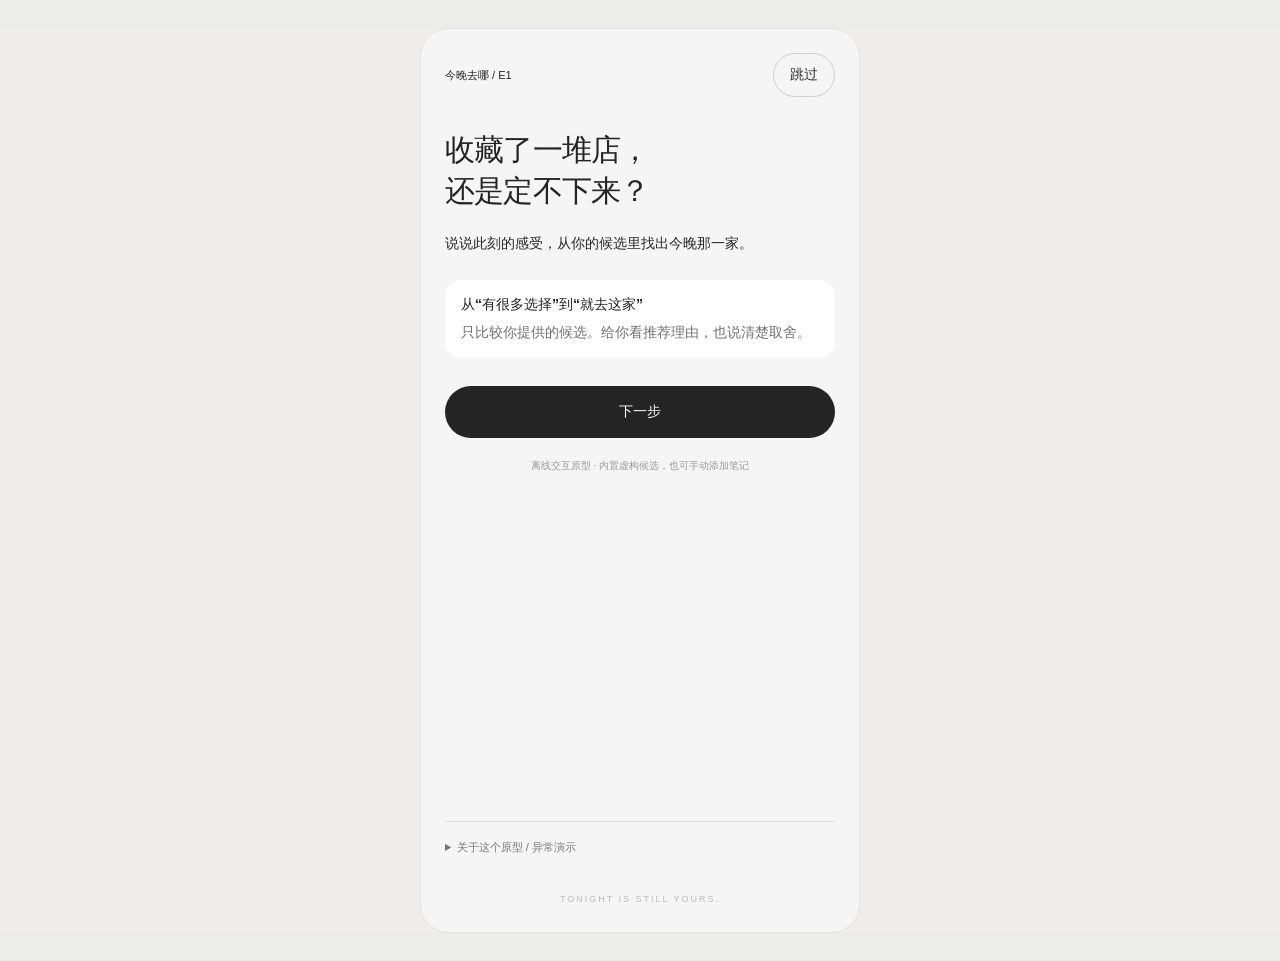
==== commit 988fd588: "Introduce Xiaowan conversation cards, editable recap and synchronized sketch map" ====
--- a/src/index.html
+++ b/src/index.html
@@ -1,13 +1,13 @@
 <!doctype html>
-<html lang="zh-CN"><head><meta charset="utf-8"><meta name="viewport" content="width=device-width,initial-scale=1"><meta name="theme-color" content="#F5F5F5"><title>今晚去哪 · 把纠结留在上一站</title><link rel="stylesheet" href="styles.css?v=20261018-v3-mascot"></head>
+<html lang="zh-CN"><head><meta charset="utf-8"><meta name="viewport" content="width=device-width,initial-scale=1"><meta name="theme-color" content="#F5F5F5"><title>今晚去哪 · 把纠结留在上一站</title><link rel="stylesheet" href="styles.css?v=20261018-v4-agent"></head>
 <body><main class="phone"><header><a href="#" id="home" aria-label="返回开始">今晚去哪<span class="brand-dot"><svg class="sf-icon" aria-hidden="true" focusable="false" viewBox="0 0 24 24"><path fill="currentColor" d="M13.21 22.0C13.438 22.0 13.605 21.833 13.648 21.597C14.271 16.801 14.946 16.064 19.698 15.538C19.944 15.512 20.11 15.336 20.11 15.1C20.11 14.872 19.944 14.696 19.698 14.67C14.946 14.144 14.271 13.407 13.648 8.602C13.605 8.366 13.438 8.208 13.21 8.208C12.982 8.208 12.815 8.366 12.78 8.602C12.158 13.407 11.474 14.144 6.73 14.67C6.476 14.696 6.31 14.872 6.31 15.1C6.31 15.336 6.476 15.512 6.73 15.538C11.465 16.16 12.123 16.801 12.78 21.597C12.815 21.833 12.982 22.0 13.21 22.0ZM7.265 12.302C7.432 12.302 7.546 12.189 7.563 12.031C7.879 9.69 7.958 9.69 10.378 9.225C10.527 9.199 10.641 9.093 10.641 8.927C10.641 8.769 10.527 8.655 10.378 8.637C7.958 8.295 7.87 8.217 7.563 5.84C7.546 5.674 7.432 5.56 7.265 5.56C7.107 5.56 6.993 5.674 6.967 5.849C6.687 8.19 6.555 8.181 4.153 8.637C4.004 8.664 3.89 8.769 3.89 8.927C3.89 9.102 4.004 9.199 4.188 9.225C6.573 9.611 6.687 9.672 6.967 12.013C6.993 12.189 7.107 12.302 7.265 12.302ZM11.509 6.27C11.623 6.27 11.684 6.2 11.702 6.095C11.965 4.674 11.939 4.604 13.464 4.332C13.569 4.306 13.64 4.245 13.64 4.131C13.64 4.025 13.569 3.955 13.464 3.938C11.939 3.666 11.965 3.596 11.702 2.175C11.684 2.07 11.623 2.0 11.509 2.0C11.395 2.0 11.334 2.07 11.316 2.175C11.053 3.596 11.079 3.666 9.554 3.938C9.44 3.955 9.378 4.025 9.378 4.131C9.378 4.245 9.44 4.306 9.554 4.332C11.079 4.604 11.053 4.674 11.316 6.095C11.334 6.2 11.395 6.27 11.509 6.27Z"/></svg></span></a><div class="header-tools" id="header-tools"><button id="replay-guide" class="text-btn" aria-label="重看引导">重看引导</button><button data-go="pool" class="text-btn">我的候选</button></div></header><nav aria-label="体验进度" id="progress"></nav>
 
 <section id="welcome-screen" class="onboarding" hidden aria-labelledby="welcome-title"><div class="onboard-top"><span>今晚去哪 / E1</span><button data-onboard-done class="secondary">跳过</button></div><h1 id="welcome-title">收藏了一堆店，<br>还是定不下来？</h1><p class="intro">说说此刻的感受，从你的候选里找出今晚那一家。</p><div class="card"><h2>从“有很多选择”到“就去这家”</h2><p class="muted">只比较你提供的候选。给你看推荐理由，也说清楚取舍。</p></div><button data-go="guide" class="primary">下一步</button><p class="footnote">离线交互原型 · 内置虚构候选，也可手动添加笔记</p></section>
 <section id="guide-screen" class="onboarding" hidden aria-labelledby="guide-title"><div class="onboard-top"><button type="button" id="guide-back" data-go="welcome" class="secondary onboard-back" aria-label="返回上一页"><svg class="sf-icon" aria-hidden="true" focusable="false" viewBox="0 0 24 24"><path fill="currentColor" d="M10.185 20.164C10.713 20.164 11.133 19.776 11.133 19.237C11.133 18.979 11.036 18.721 10.864 18.559L8.451 16.103L3.96 12.0L8.451 7.897L10.864 5.441C11.036 5.269 11.133 5.021 11.133 4.763C11.133 4.224 10.713 3.836 10.185 3.836C9.927 3.836 9.701 3.922 9.464 4.159L2.334 11.278C2.118 11.483 2.0 11.731 2.0 12.0C2.0 12.269 2.118 12.517 2.334 12.722L9.485 19.862C9.701 20.067 9.927 20.164 10.185 20.164ZM7.428 12.959H21.052C21.612 12.959 22.0 12.56 22.0 12.0C22.0 11.44 21.612 11.041 21.052 11.041H7.428L3.96 11.257C3.519 11.257 3.217 11.558 3.217 12.0C3.217 12.442 3.519 12.743 3.96 12.743Z"/></svg><span>返回</span></button><span>今晚去哪 / E2</span><button data-onboard-done class="secondary">跳过</button></div><h1 id="guide-title">一句吐槽，<br>找到下一站。</h1><p class="intro">四步做决定，你始终可以改主意。</p><div class="card"><h2>01 说说哪里不对</h2><p class="muted">打字或语音，补充你现在想要什么。</p></div><div class="card"><h2>02 选此刻状态</h2><p class="muted">累了、坐会儿，还是放开玩？</p></div><div class="card"><h2>03 比较三家与理由</h2><p class="muted">看匹配、冲突和笔记依据。</p></div><div class="card"><h2>04 出发，再说说感受</h2><p class="muted">打卡和反馈只保存在本机。</p></div><button data-onboard-done class="primary">开始吐槽</button></section>
 <section id="clarify-screen" hidden aria-labelledby="clarify-title"><div class="eyebrow">先多听你一句 / U3</div><h1 id="clarify-title">我还没听明白。</h1><p class="intro" id="clarify-message">先选一个更接近的方向，也可以返回再说一句。</p><div class="actions clarification"><button class="secondary" data-clarify="安静聊天">安静聊天</button><button class="secondary" data-clarify="热闹一点">热闹一点</button><button class="secondary" data-clarify="想吃东西">想吃东西</button><button data-go="input" class="text-btn">返回补充</button></div></section>
-<section id="pool-screen" hidden aria-labelledby="pool-title"><div class="eyebrow">今晚去哪 / 下一站由你决定</div><h1 id="pool-title">我的候选，<br><span>随时调整。</span></h1><p class="intro">这次不搜全城，只帮你做下一步决定。</p><div class="card tinted"><span class="pick">今晚的候选</span><h2 id="pool-count"></h2><p class="muted">示例候选与手动笔记分开标记，决定只基于你选中的候选。</p></div><div class="card"><label for="last-stop">上一站 · 已离开（可选）</label><input id="last-stop" class="last-stop" maxlength="60" placeholder="刚离开的那家店"></div><details class="pool-details"><summary><span class="expand-plus"><svg class="sf-icon" aria-hidden="true" focusable="false" viewBox="0 0 24 24"><path fill="currentColor" d="M13.091 20.921V3.079C13.091 2.497 12.594 2.0 12.0 2.0C11.406 2.0 10.921 2.497 10.921 3.079V20.921C10.921 21.503 11.406 22.0 12.0 22.0C12.594 22.0 13.091 21.503 13.091 20.921ZM3.079 13.079H20.921C21.503 13.079 22.0 12.594 22.0 12.0C22.0 11.406 21.503 10.909 20.921 10.909H3.079C2.497 10.909 2.0 11.406 2.0 12.0C2.0 12.594 2.497 13.079 3.079 13.079Z"/></svg></span><span class="expand-minus"><svg class="sf-icon" aria-hidden="true" focusable="false" viewBox="0 0 24 24"><path fill="currentColor" d="M3.079 13.085H20.921C21.503 13.085 22.0 12.588 22.0 11.994C22.0 11.4 21.503 10.915 20.921 10.915H3.079C2.497 10.915 2.0 11.4 2.0 11.994C2.0 12.588 2.497 13.085 3.079 13.085Z"/></svg></span>查看 / 调整候选</summary><div id="pool-list" class="pool-list"></div></details><div class="actions"><button id="start-pool" class="primary">保存选择，返回吐槽</button><button id="add-candidate" class="secondary"><svg class="sf-icon" aria-hidden="true" focusable="false" viewBox="0 0 24 24"><path fill="currentColor" d="M13.091 20.921V3.079C13.091 2.497 12.594 2.0 12.0 2.0C11.406 2.0 10.921 2.497 10.921 3.079V20.921C10.921 21.503 11.406 22.0 12.0 22.0C12.594 22.0 13.091 21.503 13.091 20.921ZM3.079 13.079H20.921C21.503 13.079 22.0 12.594 22.0 12.0C22.0 11.406 21.503 10.909 20.921 10.909H3.079C2.497 10.909 2.0 11.406 2.0 12.0C2.0 12.594 2.497 13.079 3.079 13.079Z"/></svg> 添加我找到的笔记</button><button id="use-samples" class="text-btn">使用 10 家示例候选</button><button id="pool-week" class="text-btn">本周 Chill 打卡</button><button data-action="history" class="text-btn">看看我的夜晚集卡 <svg class="sf-icon" aria-hidden="true" focusable="false" viewBox="0 0 24 24"><path fill="currentColor" d="M2.381 21.602C2.881 22.089 3.571 22.116 4.085 21.602L17.819 7.882L20.579 4.905C21.039 4.445 21.039 3.836 20.593 3.403C20.146 2.956 19.524 2.943 19.077 3.403L16.101 6.163L2.381 19.897C1.866 20.411 1.88 21.101 2.381 21.602ZM19.537 11.995V16.988C19.537 17.637 20.106 18.219 20.769 18.219C21.418 18.219 22.0 17.678 22.0 16.934L21.986 3.335C21.986 2.551 21.472 2.023 20.674 2.023H7.062C6.304 2.023 5.79 2.591 5.79 3.241C5.79 3.89 6.372 4.445 7.008 4.445H11.717L19.862 4.174Z"/></svg></button></div><p class="footnote">10 家内置候选为虚构示例 · 不读取小红书收藏</p></section><section id="import-screen" hidden aria-labelledby="import-title"><div class="eyebrow">今晚去哪 / 下一站由你决定</div><h1 id="import-title">把你找到的<br><span>候选放进来。</span></h1><p class="intro">填写原文摘要，保留它来自哪里的线索。</p><form id="import-form" class="card form-grid"><label>笔记链接（可选）<input id="note-url" type="url" maxlength="1000" placeholder="https://…"></label><button type="button" id="parse-link" class="secondary">检查链接读取能力</button><p id="import-status" class="muted" role="status">当前不支持自动抓取；请手动填写店名和原文摘要。</p><label>店名<input id="place-name" required maxlength="60" placeholder="给这家店一个名字"></label><label>区域（可选）<input id="place-area" maxlength="40" placeholder="例如 南山"></label><div class="form-row"><label>人均 ¥（可选）<input id="place-price" type="number" min="0" max="100000" step="1"></label><label>距离 km（可选）<input id="place-distance" type="number" min="0" max="10000" step="0.1"></label></div><label>原文片段<textarea id="note-text" required maxlength="1500" rows="4" placeholder="粘贴你看到的具体描述，不确定的信息留空"></textarea></label><label>来源说明（可选）<input id="note-source" maxlength="100" placeholder="作者 / 日期 / 笔记标题"></label><fieldset><legend>你从原文确认的特点（可多选）</legend><div id="import-tags" class="chips"></div></fieldset><p id="import-error" class="error" role="alert"></p><button type="submit" class="primary">核对后加入候选池</button><button type="button" data-go="pool" class="text-btn">取消，返回候选</button></form></section><section id="confirm-screen" hidden aria-labelledby="confirm-title"><div class="eyebrow">今晚去哪 / 下一站由你决定</div><h1 id="confirm-title">我听懂了，<br><span>是这样吗？</span></h1><p class="intro">先核对，不让 AI 带着误解往下走。</p><div id="confirm-fields"></div><div class="actions"><button id="confirm-intent" class="primary">理解对了，继续 <svg class="sf-icon" aria-hidden="true" focusable="false" viewBox="0 0 24 24"><path fill="currentColor" d="M13.815 20.164C14.073 20.164 14.299 20.067 14.515 19.862L21.677 12.722C21.892 12.517 22.0 12.269 22.0 12.0C22.0 11.731 21.892 11.483 21.677 11.278L14.536 4.159C14.299 3.922 14.073 3.836 13.815 3.836C13.287 3.836 12.878 4.224 12.878 4.763C12.878 5.021 12.964 5.269 13.136 5.441L15.549 7.897L20.04 12.0L15.549 16.103L13.136 18.559C12.964 18.721 12.878 18.979 12.878 19.237C12.878 19.776 13.287 20.164 13.815 20.164ZM2.948 12.959H16.572L20.04 12.743C20.481 12.711 20.783 12.442 20.783 12.0C20.783 11.558 20.481 11.289 20.04 11.257L16.572 11.041H2.948C2.388 11.041 2.0 11.44 2.0 12.0C2.0 12.56 2.388 12.959 2.948 12.959Z"/></svg></button><button id="edit-fields" class="secondary">改一改</button><button data-go="input" class="text-btn">返回原始吐槽</button></div></section><section id="edit-screen" hidden aria-labelledby="edit-title"><div class="eyebrow">今晚去哪 / 下一站由你决定</div><h1 id="edit-title">改到更像<br><span>你的意思。</span></h1><p class="intro">你的修改优先于 AI 的理解。用逗号分开多个偏好。</p><form id="edit-form" class="card form-grid"><label>不要<input id="edit-dislike" maxlength="300"></label><label>想要<input id="edit-want" maxlength="300"></label><label>口味<input id="edit-taste" maxlength="300"></label><label>人均预算 ¥<input id="edit-budget" type="number" min="0" max="100000" placeholder="未提及" step="1"></label><p id="edit-error" role="alert" class="error"></p><button class="primary" type="submit">保存修改，继续</button><button type="button" data-go="confirm" class="text-btn">取消修改</button><button type="button" data-go="input" class="text-btn">重新说一次</button></form></section><section id="negative-screen" hidden aria-labelledby="negative-title"><div class="eyebrow">今晚去哪 / 下一站由你决定</div><h1 id="negative-title">没选对，<br><span>也值得被接住。</span></h1><p class="intro">这次哪里没对上？可以不回答。</p><div class="card tinted"><h2>你的判断比推荐重要。</h2><div id="feedback-reasons" class="chips"></div><label for="feedback-other">想补充的话（可选）</label><textarea id="feedback-other" maxlength="500" rows="3" placeholder="这次哪里和期待不同？"></textarea></div><div class="actions"><button id="save-negative" class="primary">保存反馈</button><button id="followup-preview" class="secondary">3 天后回访与小券 · 概念预览</button><button id="skip-negative" class="text-btn">跳过，今晚到这</button><button data-go="checkin" class="text-btn">返回打卡页</button></div></section><section id="history-screen" hidden aria-labelledby="history-title"><div class="eyebrow">今晚去哪 / 下一站由你决定</div><h1 id="history-title">属于你的<br><span>夜晚集卡。</span></h1><p class="intro">一次决定，一张卡。只记录你在这台浏览器完成的选择。</p><p id="history-storage" class="muted" role="status"></p><div id="history-list"></div><div class="actions"><button id="new-decision" class="primary">再做一个新决定 <svg class="sf-icon" aria-hidden="true" focusable="false" viewBox="0 0 24 24"><path fill="currentColor" d="M13.815 20.164C14.073 20.164 14.299 20.067 14.515 19.862L21.677 12.722C21.892 12.517 22.0 12.269 22.0 12.0C22.0 11.731 21.892 11.483 21.677 11.278L14.536 4.159C14.299 3.922 14.073 3.836 13.815 3.836C13.287 3.836 12.878 4.224 12.878 4.763C12.878 5.021 12.964 5.269 13.136 5.441L15.549 7.897L20.04 12.0L15.549 16.103L13.136 18.559C12.964 18.721 12.878 18.979 12.878 19.237C12.878 19.776 13.287 20.164 13.815 20.164ZM2.948 12.959H16.572L20.04 12.743C20.481 12.711 20.783 12.442 20.783 12.0C20.783 11.558 20.481 11.289 20.04 11.257L16.572 11.041H2.948C2.388 11.041 2.0 11.44 2.0 12.0C2.0 12.56 2.388 12.959 2.948 12.959Z"/></svg></button><button id="history-back" class="secondary">返回本次体验</button></div></section><section id="input-screen" aria-labelledby="input-title"><div class="eyebrow">下一站由你决定 / I1</div><h1 id="input-title">刚那家怎么样？<br>随便吐槽，<span>我来接住。</span></h1><p class="intro">不用重新搜索一整座城。<br>从你的候选里，找更适合此刻的下一站。</p><div class="card input-card"><label for="thought">说说哪里不对，还想要什么</label><textarea id="thought" rows="4" maxlength="1000" placeholder="刚那家太吵了，想找个安静 cozy 点的，酒偏甜，人均两百左右……"></textarea><div class="input-tools"><div class="example-tools"><button class="text-btn" id="example">试试我的深圳夜晚</button><button type="button" id="shuffle-example" class="shuffle-example" aria-label="换一个示例 prompt" title="换一个示例"><svg class="sf-icon" aria-hidden="true" focusable="false" viewBox="0 0 24 24"><path fill="currentColor" d="M10.639 2.583V6.346C10.639 6.92 11.041 7.075 11.484 6.764L14.099 4.928C14.476 4.665 14.484 4.272 14.099 4.001L11.492 2.165C11.041 1.845 10.639 1.993 10.639 2.583ZM5.032 12.002C5.032 8.149 8.147 5.034 12.0 5.034C12.377 5.034 12.697 4.715 12.697 4.329C12.697 3.952 12.385 3.649 12.008 3.641C7.377 3.649 3.638 7.387 3.638 12.002C3.638 14.462 4.704 16.691 6.417 18.224C6.786 18.56 7.27 18.446 7.491 18.134C7.68 17.872 7.696 17.511 7.336 17.175C5.909 15.896 5.032 14.044 5.032 12.002ZM13.361 21.413V17.659C13.361 17.077 12.959 16.929 12.516 17.241L9.901 19.077C9.524 19.339 9.516 19.733 9.901 20.003L12.508 21.831C12.959 22.159 13.361 22.003 13.361 21.413ZM18.968 12.002C18.968 15.855 15.853 18.97 12.0 18.97C11.623 18.97 11.311 19.282 11.311 19.667C11.311 20.044 11.615 20.356 11.992 20.364C16.623 20.356 20.362 16.618 20.362 12.002C20.362 9.543 19.296 7.313 17.583 5.78C17.214 5.444 16.73 5.559 16.509 5.862C16.32 6.133 16.304 6.485 16.673 6.821C18.091 8.108 18.968 9.953 18.968 12.002Z"/></svg></button></div><button id="voice" class="voice" aria-label="开始语音输入"><svg class="sf-icon" aria-hidden="true" focusable="false" viewBox="0 0 24 24"><path fill="currentColor" d="M12.005 15.08C13.873 15.08 15.131 13.681 15.131 11.681V5.399C15.131 3.39 13.873 2.0 12.005 2.0C10.127 2.0 8.869 3.39 8.869 5.399V11.681C8.869 13.681 10.127 15.08 12.005 15.08ZM12.005 18.413C15.995 18.413 18.718 15.737 18.718 11.831V9.925C18.718 9.531 18.408 9.221 18.014 9.221C17.62 9.221 17.3 9.531 17.3 9.925V11.775C17.3 14.977 15.216 17.099 12.005 17.099C8.784 17.099 6.7 14.977 6.7 11.775V9.925C6.7 9.531 6.39 9.221 5.986 9.221C5.592 9.221 5.282 9.531 5.282 9.925V11.831C5.282 15.737 8.005 18.413 12.005 18.413ZM7.808 22.0H16.192C16.587 22.0 16.906 21.69 16.906 21.296C16.906 20.901 16.587 20.582 16.192 20.582H7.808C7.413 20.582 7.094 20.901 7.094 21.296C7.094 21.69 7.413 22.0 7.808 22.0ZM12.005 21.69C12.399 21.69 12.709 21.371 12.709 20.977V18.094C12.709 17.7 12.399 17.38 12.005 17.38C11.61 17.38 11.291 17.7 11.291 18.094V20.977C11.291 21.371 11.61 21.69 12.005 21.69Z"/></svg></button></div><div class="composer-preferences"><div class="preference-heading"><span>补充偏好 · 可多选</span><span id="quick-status" role="status" aria-live="polite">选好后和文字一起提交</span></div><div class="chips" id="quick-chips" role="group" aria-label="补充偏好，可多选"><button type="button" aria-pressed="false">离这近一点</button><button type="button" aria-pressed="false">有现场音乐</button><button type="button" aria-pressed="false">适合 4 个人</button></div></div></div><button data-go="pool" class="text-btn">调整候选池 <svg class="sf-icon" aria-hidden="true" focusable="false" viewBox="0 0 24 24"><path fill="currentColor" d="M2.381 21.602C2.881 22.089 3.571 22.116 4.085 21.602L17.819 7.882L20.579 4.905C21.039 4.445 21.039 3.836 20.593 3.403C20.146 2.956 19.524 2.943 19.077 3.403L16.101 6.163L2.381 19.897C1.866 20.411 1.88 21.101 2.381 21.602ZM19.537 11.995V16.988C19.537 17.637 20.106 18.219 20.769 18.219C21.418 18.219 22.0 17.678 22.0 16.934L21.986 3.335C21.986 2.551 21.472 2.023 20.674 2.023H7.062C6.304 2.023 5.79 2.591 5.79 3.241C5.79 3.89 6.372 4.445 7.008 4.445H11.717L19.862 4.174Z"/></svg></button><p id="input-error" role="alert" class="error"></p><div class="actions"><button id="understand" class="primary">就这些，帮我挑 <span><svg class="sf-icon" aria-hidden="true" focusable="false" viewBox="0 0 24 24"><path fill="currentColor" d="M13.815 20.164C14.073 20.164 14.299 20.067 14.515 19.862L21.677 12.722C21.892 12.517 22.0 12.269 22.0 12.0C22.0 11.731 21.892 11.483 21.677 11.278L14.536 4.159C14.299 3.922 14.073 3.836 13.815 3.836C13.287 3.836 12.878 4.224 12.878 4.763C12.878 5.021 12.964 5.269 13.136 5.441L15.549 7.897L20.04 12.0L15.549 16.103L13.136 18.559C12.964 18.721 12.878 18.979 12.878 19.237C12.878 19.776 13.287 20.164 13.815 20.164ZM2.948 12.959H16.572L20.04 12.743C20.481 12.711 20.783 12.442 20.783 12.0C20.783 11.558 20.481 11.289 20.04 11.257L16.572 11.041H2.948C2.388 11.041 2.0 11.44 2.0 12.0C2.0 12.56 2.388 12.959 2.948 12.959Z"/></svg></span></button></div><p class="footnote">10 家虚构候选 · 不读取你的小红书收藏<br>这里演示的是决策过程，不是真实商家推荐</p></section>
-<section id="mood-screen" hidden aria-labelledby="mood-title"><div class="eyebrow">01 / 听懂你了</div><div id="intent-summary" class="chips"></div><h1 id="mood-title">最后一个小问题。<br>现在的你，<br><span>想要哪种状态？</span></h1><div class="mood-options" role="group" aria-label="选择当下状态"><button data-mood="tired" aria-pressed="false"><img class="mood-mascot" src="assets/mascot-tired.svg" width="80" height="84" alt="" aria-hidden="true"><span class="mood-copy"><strong>有点累了，近一点就好</strong><small>少一点折腾，早点坐下来</small></span></button><button data-mood="chill" aria-pressed="true" class="selected"><img class="mood-mascot" src="assets/mascot-chill.svg" width="80" height="84" alt="" aria-hidden="true"><span class="mood-copy"><strong>还能再坐一会儿</strong><small>愿意绕一点路，换一个对的氛围</small></span></button><button data-mood="hype" aria-pressed="false"><img class="mood-mascot" src="assets/mascot-hype.svg" width="80" height="84" alt="" aria-hidden="true"><span class="mood-copy"><strong>今晚放开玩</strong><small>还有电，想把今晚过得特别一点</small></span></button></div><blockquote class="manifesto">笔记能告诉我店怎么样，<br>只有你知道你此刻怎么样。</blockquote><button data-go="confirm" class="text-btn"><svg class="sf-icon" aria-hidden="true" focusable="false" viewBox="0 0 24 24"><path fill="currentColor" d="M10.185 20.164C10.713 20.164 11.133 19.776 11.133 19.237C11.133 18.979 11.036 18.721 10.864 18.559L8.451 16.103L3.96 12.0L8.451 7.897L10.864 5.441C11.036 5.269 11.133 5.021 11.133 4.763C11.133 4.224 10.713 3.836 10.185 3.836C9.927 3.836 9.701 3.922 9.464 4.159L2.334 11.278C2.118 11.483 2.0 11.731 2.0 12.0C2.0 12.269 2.118 12.517 2.334 12.722L9.485 19.862C9.701 20.067 9.927 20.164 10.185 20.164ZM7.428 12.959H21.052C21.612 12.959 22.0 12.56 22.0 12.0C22.0 11.44 21.612 11.041 21.052 11.041H7.428L3.96 11.257C3.519 11.257 3.217 11.558 3.217 12.0C3.217 12.442 3.519 12.743 3.96 12.743Z"/></svg> 返回偏好</button><div class="actions split"><button id="skip" class="secondary">跳过</button><button id="recommend" class="primary">看看推荐 <svg class="sf-icon" aria-hidden="true" focusable="false" viewBox="0 0 24 24"><path fill="currentColor" d="M13.815 20.164C14.073 20.164 14.299 20.067 14.515 19.862L21.677 12.722C21.892 12.517 22.0 12.269 22.0 12.0C22.0 11.731 21.892 11.483 21.677 11.278L14.536 4.159C14.299 3.922 14.073 3.836 13.815 3.836C13.287 3.836 12.878 4.224 12.878 4.763C12.878 5.021 12.964 5.269 13.136 5.441L15.549 7.897L20.04 12.0L15.549 16.103L13.136 18.559C12.964 18.721 12.878 18.979 12.878 19.237C12.878 19.776 13.287 20.164 13.815 20.164ZM2.948 12.959H16.572L20.04 12.743C20.481 12.711 20.783 12.442 20.783 12.0C20.783 11.558 20.481 11.289 20.04 11.257L16.572 11.041H2.948C2.388 11.041 2.0 11.44 2.0 12.0C2.0 12.56 2.388 12.959 2.948 12.959Z"/></svg></button></div></section>
-<section id="recommend-screen" hidden aria-labelledby="recommend-title"><div class="eyebrow">02 / 给选择一点依据</div><h1 id="recommend-title">下一站，<br><span>有眉目了。</span></h1><p id="recommend-subtitle" class="intro"></p><div id="loading" class="card" role="status" hidden><div class="loader"><svg class="sf-icon" aria-hidden="true" focusable="false" viewBox="0 0 24 24"><path fill="currentColor" d="M13.21 22.0C13.438 22.0 13.605 21.833 13.648 21.597C14.271 16.801 14.946 16.064 19.698 15.538C19.944 15.512 20.11 15.336 20.11 15.1C20.11 14.872 19.944 14.696 19.698 14.67C14.946 14.144 14.271 13.407 13.648 8.602C13.605 8.366 13.438 8.208 13.21 8.208C12.982 8.208 12.815 8.366 12.78 8.602C12.158 13.407 11.474 14.144 6.73 14.67C6.476 14.696 6.31 14.872 6.31 15.1C6.31 15.336 6.476 15.512 6.73 15.538C11.465 16.16 12.123 16.801 12.78 21.597C12.815 21.833 12.982 22.0 13.21 22.0ZM7.265 12.302C7.432 12.302 7.546 12.189 7.563 12.031C7.879 9.69 7.958 9.69 10.378 9.225C10.527 9.199 10.641 9.093 10.641 8.927C10.641 8.769 10.527 8.655 10.378 8.637C7.958 8.295 7.87 8.217 7.563 5.84C7.546 5.674 7.432 5.56 7.265 5.56C7.107 5.56 6.993 5.674 6.967 5.849C6.687 8.19 6.555 8.181 4.153 8.637C4.004 8.664 3.89 8.769 3.89 8.927C3.89 9.102 4.004 9.199 4.188 9.225C6.573 9.611 6.687 9.672 6.967 12.013C6.993 12.189 7.107 12.302 7.265 12.302ZM11.509 6.27C11.623 6.27 11.684 6.2 11.702 6.095C11.965 4.674 11.939 4.604 13.464 4.332C13.569 4.306 13.64 4.245 13.64 4.131C13.64 4.025 13.569 3.955 13.464 3.938C11.939 3.666 11.965 3.596 11.702 2.175C11.684 2.07 11.623 2.0 11.509 2.0C11.395 2.0 11.334 2.07 11.316 2.175C11.053 3.596 11.079 3.666 9.554 3.938C9.44 3.955 9.378 4.025 9.378 4.131C9.378 4.245 9.44 4.306 9.554 4.332C11.079 4.604 11.053 4.674 11.316 6.095C11.334 6.2 11.395 6.27 11.509 6.27Z"/></svg></div><p id="loading-text"></p><small>离线规则匹配，不调用真实模型</small></div><div id="recommend-error" class="card" hidden><p role="alert" id="recommend-error-text"></p><button id="retry" class="primary">再试一次</button><button id="revise" class="text-btn">返回修改偏好</button></div><div id="result-mood" class="result-mood" role="group" aria-label="切换此刻状态并重新排序" hidden><button data-result-mood="tired" aria-pressed="false">累了</button><button data-result-mood="chill" aria-pressed="true">坐会儿</button><button data-result-mood="hype" aria-pressed="false">放开玩</button></div><p id="sort-reason" class="muted" role="status"></p><div id="recommendations"></div><button data-go="input" class="text-btn">返回修改吐槽</button><button data-go="pool" class="text-btn">调整或补充候选 <svg class="sf-icon" aria-hidden="true" focusable="false" viewBox="0 0 24 24"><path fill="currentColor" d="M2.381 21.602C2.881 22.089 3.571 22.116 4.085 21.602L17.819 7.882L20.579 4.905C21.039 4.445 21.039 3.836 20.593 3.403C20.146 2.956 19.524 2.943 19.077 3.403L16.101 6.163L2.381 19.897C1.866 20.411 1.88 21.101 2.381 21.602ZM19.537 11.995V16.988C19.537 17.637 20.106 18.219 20.769 18.219C21.418 18.219 22.0 17.678 22.0 16.934L21.986 3.335C21.986 2.551 21.472 2.023 20.674 2.023H7.062C6.304 2.023 5.79 2.591 5.79 3.241C5.79 3.89 6.372 4.445 7.008 4.445H11.717L19.862 4.174Z"/></svg></button><p id="batch-status" class="muted" role="status"></p><div class="batch-nav"><button id="previous-batch" class="text-btn" hidden><svg class="sf-icon" aria-hidden="true" focusable="false" viewBox="0 0 24 24"><path fill="currentColor" d="M10.185 20.164C10.713 20.164 11.133 19.776 11.133 19.237C11.133 18.979 11.036 18.721 10.864 18.559L8.451 16.103L3.96 12.0L8.451 7.897L10.864 5.441C11.036 5.269 11.133 5.021 11.133 4.763C11.133 4.224 10.713 3.836 10.185 3.836C9.927 3.836 9.701 3.922 9.464 4.159L2.334 11.278C2.118 11.483 2.0 11.731 2.0 12.0C2.0 12.269 2.118 12.517 2.334 12.722L9.485 19.862C9.701 20.067 9.927 20.164 10.185 20.164ZM7.428 12.959H21.052C21.612 12.959 22.0 12.56 22.0 12.0C22.0 11.44 21.612 11.041 21.052 11.041H7.428L3.96 11.257C3.519 11.257 3.217 11.558 3.217 12.0C3.217 12.442 3.519 12.743 3.96 12.743Z"/></svg> 上一批</button><button id="next-batch" class="text-btn" hidden>下一批 <svg class="sf-icon" aria-hidden="true" focusable="false" viewBox="0 0 24 24"><path fill="currentColor" d="M13.815 20.164C14.073 20.164 14.299 20.067 14.515 19.862L21.677 12.722C21.892 12.517 22.0 12.269 22.0 12.0C22.0 11.731 21.892 11.483 21.677 11.278L14.536 4.159C14.299 3.922 14.073 3.836 13.815 3.836C13.287 3.836 12.878 4.224 12.878 4.763C12.878 5.021 12.964 5.269 13.136 5.441L15.549 7.897L20.04 12.0L15.549 16.103L13.136 18.559C12.964 18.721 12.878 18.979 12.878 19.237C12.878 19.776 13.287 20.164 13.815 20.164ZM2.948 12.959H16.572L20.04 12.743C20.481 12.711 20.783 12.442 20.783 12.0C20.783 11.558 20.481 11.289 20.04 11.257L16.572 11.041H2.948C2.388 11.041 2.0 11.44 2.0 12.0C2.0 12.56 2.388 12.959 2.948 12.959Z"/></svg></button></div><div id="recommend-actions" class="actions split" hidden><button id="refresh" class="secondary">换一批</button><button id="choose" class="primary"></button></div><p class="footnote">内置店铺为虚构示例；手动候选为你提供的内容。距离与营业状态未实时验证。</p></section>
-<section id="departure-screen" hidden aria-labelledby="departure-title"><div class="eyebrow red">03 / 决定好了</div><h1 id="departure-title"></h1><p id="elapsed" class="intro"></p><div id="chosen-card"></div><div class="card link-list"><button id="notes">看推荐它的示例笔记 <span><svg class="sf-icon" aria-hidden="true" focusable="false" viewBox="0 0 24 24"><path fill="currentColor" d="M2.381 21.602C2.881 22.089 3.571 22.116 4.085 21.602L17.819 7.882L20.579 4.905C21.039 4.445 21.039 3.836 20.593 3.403C20.146 2.956 19.524 2.943 19.077 3.403L16.101 6.163L2.381 19.897C1.866 20.411 1.88 21.101 2.381 21.602ZM19.537 11.995V16.988C19.537 17.637 20.106 18.219 20.769 18.219C21.418 18.219 22.0 17.678 22.0 16.934L21.986 3.335C21.986 2.551 21.472 2.023 20.674 2.023H7.062C6.304 2.023 5.79 2.591 5.79 3.241C5.79 3.89 6.372 4.445 7.008 4.445H11.717L19.862 4.174Z"/></svg></span></button><button id="map">打开地图导航 <span><svg class="sf-icon" aria-hidden="true" focusable="false" viewBox="0 0 24 24"><path fill="currentColor" d="M2.381 21.602C2.881 22.089 3.571 22.116 4.085 21.602L17.819 7.882L20.579 4.905C21.039 4.445 21.039 3.836 20.593 3.403C20.146 2.956 19.524 2.943 19.077 3.403L16.101 6.163L2.381 19.897C1.866 20.411 1.88 21.101 2.381 21.602ZM19.537 11.995V16.988C19.537 17.637 20.106 18.219 20.769 18.219C21.418 18.219 22.0 17.678 22.0 16.934L21.986 3.335C21.986 2.551 21.472 2.023 20.674 2.023H7.062C6.304 2.023 5.79 2.591 5.79 3.241C5.79 3.89 6.372 4.445 7.008 4.445H11.717L19.862 4.174Z"/></svg></span></button><button id="share">把决定发给朋友 <span><svg class="sf-icon" aria-hidden="true" focusable="false" viewBox="0 0 24 24"><path fill="currentColor" d="M2.381 21.602C2.881 22.089 3.571 22.116 4.085 21.602L17.819 7.882L20.579 4.905C21.039 4.445 21.039 3.836 20.593 3.403C20.146 2.956 19.524 2.943 19.077 3.403L16.101 6.163L2.381 19.897C1.866 20.411 1.88 21.101 2.381 21.602ZM19.537 11.995V16.988C19.537 17.637 20.106 18.219 20.769 18.219C21.418 18.219 22.0 17.678 22.0 16.934L21.986 3.335C21.986 2.551 21.472 2.023 20.674 2.023H7.062C6.304 2.023 5.79 2.591 5.79 3.241C5.79 3.89 6.372 4.445 7.008 4.445H11.717L19.862 4.174Z"/></svg></span></button></div><div class="actions"><button id="checkin" class="primary">我们到啦，打个卡 <svg class="sf-icon" aria-hidden="true" focusable="false" viewBox="0 0 24 24"><path fill="currentColor" d="M9.568 21.919C10.067 21.919 10.462 21.698 10.741 21.269L21.71 3.997C21.919 3.66 22.0 3.405 22.0 3.138C22.0 2.499 21.582 2.081 20.944 2.081C20.479 2.081 20.224 2.232 19.945 2.673L9.522 19.284L4.113 12.203C3.822 11.797 3.532 11.634 3.114 11.634C2.453 11.634 2.0 12.087 2.0 12.725C2.0 12.992 2.116 13.294 2.337 13.573L8.361 21.246C8.709 21.698 9.069 21.919 9.568 21.919Z"/></svg></button><button id="back-results" class="text-btn">不想去了？回到三家推荐</button></div></section>
+<section id="pool-screen" hidden aria-labelledby="pool-title"><div class="eyebrow">今晚去哪 / 下一站由你决定</div><h1 id="pool-title">我的候选，<br><span>随时调整。</span></h1><p class="intro">这次不搜全城，只帮你做下一步决定。</p><div class="card tinted"><span class="pick">今晚的候选</span><h2 id="pool-count"></h2><p class="muted">示例候选与手动笔记分开标记，决定只基于你选中的候选。</p></div><div class="card"><label for="last-stop">上一站 · 已离开（可选）</label><input id="last-stop" class="last-stop" maxlength="60" placeholder="刚离开的那家店"></div><details class="pool-details"><summary><span class="expand-plus"><svg class="sf-icon" aria-hidden="true" focusable="false" viewBox="0 0 24 24"><path fill="currentColor" d="M13.091 20.921V3.079C13.091 2.497 12.594 2.0 12.0 2.0C11.406 2.0 10.921 2.497 10.921 3.079V20.921C10.921 21.503 11.406 22.0 12.0 22.0C12.594 22.0 13.091 21.503 13.091 20.921ZM3.079 13.079H20.921C21.503 13.079 22.0 12.594 22.0 12.0C22.0 11.406 21.503 10.909 20.921 10.909H3.079C2.497 10.909 2.0 11.406 2.0 12.0C2.0 12.594 2.497 13.079 3.079 13.079Z"/></svg></span><span class="expand-minus"><svg class="sf-icon" aria-hidden="true" focusable="false" viewBox="0 0 24 24"><path fill="currentColor" d="M3.079 13.085H20.921C21.503 13.085 22.0 12.588 22.0 11.994C22.0 11.4 21.503 10.915 20.921 10.915H3.079C2.497 10.915 2.0 11.4 2.0 11.994C2.0 12.588 2.497 13.085 3.079 13.085Z"/></svg></span>查看 / 调整候选</summary><div id="pool-list" class="pool-list"></div></details><div class="actions"><button id="start-pool" class="primary">保存选择，返回吐槽</button><button id="add-candidate" class="secondary"><svg class="sf-icon" aria-hidden="true" focusable="false" viewBox="0 0 24 24"><path fill="currentColor" d="M13.091 20.921V3.079C13.091 2.497 12.594 2.0 12.0 2.0C11.406 2.0 10.921 2.497 10.921 3.079V20.921C10.921 21.503 11.406 22.0 12.0 22.0C12.594 22.0 13.091 21.503 13.091 20.921ZM3.079 13.079H20.921C21.503 13.079 22.0 12.594 22.0 12.0C22.0 11.406 21.503 10.909 20.921 10.909H3.079C2.497 10.909 2.0 11.406 2.0 12.0C2.0 12.594 2.497 13.079 3.079 13.079Z"/></svg> 添加我找到的笔记</button><button id="use-samples" class="text-btn">使用 10 家示例候选</button><button id="pool-week" class="text-btn">本周 Chill 打卡</button><button data-action="history" class="text-btn">看看我的夜晚集卡 <svg class="sf-icon" aria-hidden="true" focusable="false" viewBox="0 0 24 24"><path fill="currentColor" d="M2.381 21.602C2.881 22.089 3.571 22.116 4.085 21.602L17.819 7.882L20.579 4.905C21.039 4.445 21.039 3.836 20.593 3.403C20.146 2.956 19.524 2.943 19.077 3.403L16.101 6.163L2.381 19.897C1.866 20.411 1.88 21.101 2.381 21.602ZM19.537 11.995V16.988C19.537 17.637 20.106 18.219 20.769 18.219C21.418 18.219 22.0 17.678 22.0 16.934L21.986 3.335C21.986 2.551 21.472 2.023 20.674 2.023H7.062C6.304 2.023 5.79 2.591 5.79 3.241C5.79 3.89 6.372 4.445 7.008 4.445H11.717L19.862 4.174Z"/></svg></button></div><p class="footnote">10 家内置候选为虚构示例 · 不读取小红书收藏</p></section><section id="import-screen" hidden aria-labelledby="import-title"><div class="eyebrow">今晚去哪 / 下一站由你决定</div><h1 id="import-title">把你找到的<br><span>候选放进来。</span></h1><p class="intro">填写原文摘要，保留它来自哪里的线索。</p><form id="import-form" class="card form-grid"><label>笔记链接（可选）<input id="note-url" type="url" maxlength="1000" placeholder="https://…"></label><button type="button" id="parse-link" class="secondary">检查链接读取能力</button><p id="import-status" class="muted" role="status">当前不支持自动抓取；请手动填写店名和原文摘要。</p><label>店名<input id="place-name" required maxlength="60" placeholder="给这家店一个名字"></label><label>区域（可选）<input id="place-area" maxlength="40" placeholder="例如 南山"></label><div class="form-row"><label>人均 ¥（可选）<input id="place-price" type="number" min="0" max="100000" step="1"></label><label>距离 km（可选）<input id="place-distance" type="number" min="0" max="10000" step="0.1"></label></div><label>原文片段<textarea id="note-text" required maxlength="1500" rows="4" placeholder="粘贴你看到的具体描述，不确定的信息留空"></textarea></label><label>来源说明（可选）<input id="note-source" maxlength="100" placeholder="作者 / 日期 / 笔记标题"></label><fieldset><legend>你从原文确认的特点（可多选）</legend><div id="import-tags" class="chips"></div></fieldset><p id="import-error" class="error" role="alert"></p><button type="submit" class="primary">核对后加入候选池</button><button type="button" data-go="pool" class="text-btn">取消，返回候选</button></form></section><section id="confirm-screen" hidden aria-labelledby="confirm-title"><div class="eyebrow">今晚去哪 / 下一站由你决定</div><h1 id="confirm-title">我听懂了，<br><span>是这样吗？</span></h1><p class="intro">先核对，不让 AI 带着误解往下走。</p><div class="card task-card"><div id="confirm-fields" class="task-recap"></div><p class="muted">点击高亮条件，可以修改或删除。</p></div><div class="actions"><button id="confirm-intent" class="primary">对，就这样</button><button id="edit-fields" class="secondary">改一改</button><button data-go="input" class="text-btn">返回原始吐槽</button></div></section><section id="edit-screen" hidden aria-labelledby="edit-title"><div class="eyebrow">今晚去哪 / 下一站由你决定</div><h1 id="edit-title">改到更像<br><span>你的意思。</span></h1><p class="intro">你的修改优先于 AI 的理解。用逗号分开多个偏好。</p><form id="edit-form" class="card form-grid"><label>不要<input id="edit-dislike" maxlength="300"></label><label>想要<input id="edit-want" maxlength="300"></label><label>口味<input id="edit-taste" maxlength="300"></label><label>人均预算 ¥<input id="edit-budget" type="number" min="0" max="100000" placeholder="未提及" step="1"></label><p id="edit-error" role="alert" class="error"></p><button class="primary" type="submit">保存修改，继续</button><button type="button" data-go="confirm" class="text-btn">取消修改</button><button type="button" data-go="input" class="text-btn">重新说一次</button></form></section><section id="negative-screen" hidden aria-labelledby="negative-title"><div class="eyebrow">今晚去哪 / 下一站由你决定</div><h1 id="negative-title">没选对，<br><span>也值得被接住。</span></h1><p class="intro">这次哪里没对上？可以不回答。</p><div class="card tinted"><h2>你的判断比推荐重要。</h2><div id="feedback-reasons" class="chips"></div><label for="feedback-other">想补充的话（可选）</label><textarea id="feedback-other" maxlength="500" rows="3" placeholder="这次哪里和期待不同？"></textarea></div><div class="actions"><button id="save-negative" class="primary">保存反馈</button><button id="followup-preview" class="secondary">3 天后回访与小券 · 概念预览</button><button id="skip-negative" class="text-btn">跳过，今晚到这</button><button data-go="checkin" class="text-btn">返回打卡页</button></div></section><section id="history-screen" hidden aria-labelledby="history-title"><div class="eyebrow">今晚去哪 / 下一站由你决定</div><h1 id="history-title">属于你的<br><span>夜晚集卡。</span></h1><p class="intro">一次决定，一张卡。只记录你在这台浏览器完成的选择。</p><p id="history-storage" class="muted" role="status"></p><div id="history-list"></div><div class="actions"><button id="new-decision" class="primary">再做一个新决定 <svg class="sf-icon" aria-hidden="true" focusable="false" viewBox="0 0 24 24"><path fill="currentColor" d="M13.815 20.164C14.073 20.164 14.299 20.067 14.515 19.862L21.677 12.722C21.892 12.517 22.0 12.269 22.0 12.0C22.0 11.731 21.892 11.483 21.677 11.278L14.536 4.159C14.299 3.922 14.073 3.836 13.815 3.836C13.287 3.836 12.878 4.224 12.878 4.763C12.878 5.021 12.964 5.269 13.136 5.441L15.549 7.897L20.04 12.0L15.549 16.103L13.136 18.559C12.964 18.721 12.878 18.979 12.878 19.237C12.878 19.776 13.287 20.164 13.815 20.164ZM2.948 12.959H16.572L20.04 12.743C20.481 12.711 20.783 12.442 20.783 12.0C20.783 11.558 20.481 11.289 20.04 11.257L16.572 11.041H2.948C2.388 11.041 2.0 11.44 2.0 12.0C2.0 12.56 2.388 12.959 2.948 12.959Z"/></svg></button><button id="history-back" class="secondary">返回本次体验</button></div></section><section id="input-screen" aria-labelledby="input-title"><div class="eyebrow">下一站由你决定 / I1</div><h1 id="input-title">刚那家怎么样？<br>随便吐槽，<span>我来接住。</span></h1><p class="intro">不用重新搜索一整座城。<br>从你的候选里，找更适合此刻的下一站。</p><div class="card input-card"><label for="thought">说说哪里不对，还想要什么</label><textarea id="thought" rows="4" maxlength="1000" placeholder="刚那家太吵了，想找个安静 cozy 点的，酒偏甜，人均两百左右……"></textarea><div class="input-tools"><div class="example-tools"><button class="text-btn" id="example">试试我的深圳夜晚</button><button type="button" id="shuffle-example" class="shuffle-example" aria-label="换一个示例 prompt" title="换一个示例"><svg class="sf-icon" aria-hidden="true" focusable="false" viewBox="0 0 24 24"><path fill="currentColor" d="M10.639 2.583V6.346C10.639 6.92 11.041 7.075 11.484 6.764L14.099 4.928C14.476 4.665 14.484 4.272 14.099 4.001L11.492 2.165C11.041 1.845 10.639 1.993 10.639 2.583ZM5.032 12.002C5.032 8.149 8.147 5.034 12.0 5.034C12.377 5.034 12.697 4.715 12.697 4.329C12.697 3.952 12.385 3.649 12.008 3.641C7.377 3.649 3.638 7.387 3.638 12.002C3.638 14.462 4.704 16.691 6.417 18.224C6.786 18.56 7.27 18.446 7.491 18.134C7.68 17.872 7.696 17.511 7.336 17.175C5.909 15.896 5.032 14.044 5.032 12.002ZM13.361 21.413V17.659C13.361 17.077 12.959 16.929 12.516 17.241L9.901 19.077C9.524 19.339 9.516 19.733 9.901 20.003L12.508 21.831C12.959 22.159 13.361 22.003 13.361 21.413ZM18.968 12.002C18.968 15.855 15.853 18.97 12.0 18.97C11.623 18.97 11.311 19.282 11.311 19.667C11.311 20.044 11.615 20.356 11.992 20.364C16.623 20.356 20.362 16.618 20.362 12.002C20.362 9.543 19.296 7.313 17.583 5.78C17.214 5.444 16.73 5.559 16.509 5.862C16.32 6.133 16.304 6.485 16.673 6.821C18.091 8.108 18.968 9.953 18.968 12.002Z"/></svg></button></div><button id="voice" class="voice" aria-label="开始语音输入"><svg class="sf-icon" aria-hidden="true" focusable="false" viewBox="0 0 24 24"><path fill="currentColor" d="M12.005 15.08C13.873 15.08 15.131 13.681 15.131 11.681V5.399C15.131 3.39 13.873 2.0 12.005 2.0C10.127 2.0 8.869 3.39 8.869 5.399V11.681C8.869 13.681 10.127 15.08 12.005 15.08ZM12.005 18.413C15.995 18.413 18.718 15.737 18.718 11.831V9.925C18.718 9.531 18.408 9.221 18.014 9.221C17.62 9.221 17.3 9.531 17.3 9.925V11.775C17.3 14.977 15.216 17.099 12.005 17.099C8.784 17.099 6.7 14.977 6.7 11.775V9.925C6.7 9.531 6.39 9.221 5.986 9.221C5.592 9.221 5.282 9.531 5.282 9.925V11.831C5.282 15.737 8.005 18.413 12.005 18.413ZM7.808 22.0H16.192C16.587 22.0 16.906 21.69 16.906 21.296C16.906 20.901 16.587 20.582 16.192 20.582H7.808C7.413 20.582 7.094 20.901 7.094 21.296C7.094 21.69 7.413 22.0 7.808 22.0ZM12.005 21.69C12.399 21.69 12.709 21.371 12.709 20.977V18.094C12.709 17.7 12.399 17.38 12.005 17.38C11.61 17.38 11.291 17.7 11.291 18.094V20.977C11.291 21.371 11.61 21.69 12.005 21.69Z"/></svg></button></div><div class="composer-preferences"><div class="preference-heading"><span>补充偏好 · 可多选</span><span id="quick-status" role="status" aria-live="polite">选好后和文字一起提交</span></div><div class="chips" id="quick-chips" role="group" aria-label="补充偏好，可多选"><button type="button" aria-pressed="false">离这近一点</button><button type="button" aria-pressed="false">有现场音乐</button><button type="button" aria-pressed="false">适合 4 个人</button></div></div></div><button data-go="pool" class="text-btn">调整候选池 <svg class="sf-icon" aria-hidden="true" focusable="false" viewBox="0 0 24 24"><path fill="currentColor" d="M2.381 21.602C2.881 22.089 3.571 22.116 4.085 21.602L17.819 7.882L20.579 4.905C21.039 4.445 21.039 3.836 20.593 3.403C20.146 2.956 19.524 2.943 19.077 3.403L16.101 6.163L2.381 19.897C1.866 20.411 1.88 21.101 2.381 21.602ZM19.537 11.995V16.988C19.537 17.637 20.106 18.219 20.769 18.219C21.418 18.219 22.0 17.678 22.0 16.934L21.986 3.335C21.986 2.551 21.472 2.023 20.674 2.023H7.062C6.304 2.023 5.79 2.591 5.79 3.241C5.79 3.89 6.372 4.445 7.008 4.445H11.717L19.862 4.174Z"/></svg></button><p id="input-error" role="alert" class="error"></p><div class="actions"><button id="understand" class="primary">就这些，帮我挑 <span><svg class="sf-icon" aria-hidden="true" focusable="false" viewBox="0 0 24 24"><path fill="currentColor" d="M13.815 20.164C14.073 20.164 14.299 20.067 14.515 19.862L21.677 12.722C21.892 12.517 22.0 12.269 22.0 12.0C22.0 11.731 21.892 11.483 21.677 11.278L14.536 4.159C14.299 3.922 14.073 3.836 13.815 3.836C13.287 3.836 12.878 4.224 12.878 4.763C12.878 5.021 12.964 5.269 13.136 5.441L15.549 7.897L20.04 12.0L15.549 16.103L13.136 18.559C12.964 18.721 12.878 18.979 12.878 19.237C12.878 19.776 13.287 20.164 13.815 20.164ZM2.948 12.959H16.572L20.04 12.743C20.481 12.711 20.783 12.442 20.783 12.0C20.783 11.558 20.481 11.289 20.04 11.257L16.572 11.041H2.948C2.388 11.041 2.0 11.44 2.0 12.0C2.0 12.56 2.388 12.959 2.948 12.959Z"/></svg></span></button></div><p class="footnote">10 家虚构候选 · 不读取你的小红书收藏<br>这里演示的是决策过程，不是真实商家推荐</p></section>
+<section id="mood-screen" hidden aria-labelledby="mood-title"><div class="eyebrow">01 / 听懂你了</div><div id="intent-summary" class="chips"></div><h1 id="mood-title">最后一个小问题。<br>现在的你，<br><span>想要哪种状态？</span></h1><div class="mood-options" role="group" aria-label="选择当下状态"><button data-mood="tired" aria-pressed="false"><img class="mood-mascot" src="assets/mascot-tired.svg" width="80" height="84" alt="" aria-hidden="true"><span class="mood-copy"><strong>有点累了，近一点就好</strong><small>少一点折腾，早点坐下来</small></span></button><button data-mood="chill" aria-pressed="true" class="selected"><img class="mood-mascot" src="assets/mascot-chill.svg" width="80" height="84" alt="" aria-hidden="true"><span class="mood-copy"><strong>还能再坐一会儿</strong><small>愿意绕一点路，换一个对的氛围</small></span></button><button data-mood="hype" aria-pressed="false"><img class="mood-mascot" src="assets/mascot-hype.svg" width="80" height="84" alt="" aria-hidden="true"><span class="mood-copy"><strong>今晚放开玩</strong><small>还有电，想把今晚过得特别一点</small></span></button></div><blockquote class="manifesto">笔记能告诉我店怎么样，<br>只有你知道你此刻怎么样。</blockquote><button data-go="confirm" class="text-btn"><svg class="sf-icon" aria-hidden="true" focusable="false" viewBox="0 0 24 24"><path fill="currentColor" d="M10.185 20.164C10.713 20.164 11.133 19.776 11.133 19.237C11.133 18.979 11.036 18.721 10.864 18.559L8.451 16.103L3.96 12.0L8.451 7.897L10.864 5.441C11.036 5.269 11.133 5.021 11.133 4.763C11.133 4.224 10.713 3.836 10.185 3.836C9.927 3.836 9.701 3.922 9.464 4.159L2.334 11.278C2.118 11.483 2.0 11.731 2.0 12.0C2.0 12.269 2.118 12.517 2.334 12.722L9.485 19.862C9.701 20.067 9.927 20.164 10.185 20.164ZM7.428 12.959H21.052C21.612 12.959 22.0 12.56 22.0 12.0C22.0 11.44 21.612 11.041 21.052 11.041H7.428L3.96 11.257C3.519 11.257 3.217 11.558 3.217 12.0C3.217 12.442 3.519 12.743 3.96 12.743Z"/></svg> 返回偏好</button><div class="actions"><button id="skip" class="secondary">跳过</button><button id="recommend" class="primary">看看推荐 <svg class="sf-icon" aria-hidden="true" focusable="false" viewBox="0 0 24 24"><path fill="currentColor" d="M13.815 20.164C14.073 20.164 14.299 20.067 14.515 19.862L21.677 12.722C21.892 12.517 22.0 12.269 22.0 12.0C22.0 11.731 21.892 11.483 21.677 11.278L14.536 4.159C14.299 3.922 14.073 3.836 13.815 3.836C13.287 3.836 12.878 4.224 12.878 4.763C12.878 5.021 12.964 5.269 13.136 5.441L15.549 7.897L20.04 12.0L15.549 16.103L13.136 18.559C12.964 18.721 12.878 18.979 12.878 19.237C12.878 19.776 13.287 20.164 13.815 20.164ZM2.948 12.959H16.572L20.04 12.743C20.481 12.711 20.783 12.442 20.783 12.0C20.783 11.558 20.481 11.289 20.04 11.257L16.572 11.041H2.948C2.388 11.041 2.0 11.44 2.0 12.0C2.0 12.56 2.388 12.959 2.948 12.959Z"/></svg></button></div></section>
+<section id="recommend-screen" hidden aria-labelledby="recommend-title"><div class="eyebrow">02 / 给选择一点依据</div><h1 id="recommend-title">下一站，<br><span>有眉目了。</span></h1><p id="recommend-subtitle" class="intro"></p><div id="loading" class="card" role="status" hidden><div class="loader"><svg class="sf-icon" aria-hidden="true" focusable="false" viewBox="0 0 24 24"><path fill="currentColor" d="M13.21 22.0C13.438 22.0 13.605 21.833 13.648 21.597C14.271 16.801 14.946 16.064 19.698 15.538C19.944 15.512 20.11 15.336 20.11 15.1C20.11 14.872 19.944 14.696 19.698 14.67C14.946 14.144 14.271 13.407 13.648 8.602C13.605 8.366 13.438 8.208 13.21 8.208C12.982 8.208 12.815 8.366 12.78 8.602C12.158 13.407 11.474 14.144 6.73 14.67C6.476 14.696 6.31 14.872 6.31 15.1C6.31 15.336 6.476 15.512 6.73 15.538C11.465 16.16 12.123 16.801 12.78 21.597C12.815 21.833 12.982 22.0 13.21 22.0ZM7.265 12.302C7.432 12.302 7.546 12.189 7.563 12.031C7.879 9.69 7.958 9.69 10.378 9.225C10.527 9.199 10.641 9.093 10.641 8.927C10.641 8.769 10.527 8.655 10.378 8.637C7.958 8.295 7.87 8.217 7.563 5.84C7.546 5.674 7.432 5.56 7.265 5.56C7.107 5.56 6.993 5.674 6.967 5.849C6.687 8.19 6.555 8.181 4.153 8.637C4.004 8.664 3.89 8.769 3.89 8.927C3.89 9.102 4.004 9.199 4.188 9.225C6.573 9.611 6.687 9.672 6.967 12.013C6.993 12.189 7.107 12.302 7.265 12.302ZM11.509 6.27C11.623 6.27 11.684 6.2 11.702 6.095C11.965 4.674 11.939 4.604 13.464 4.332C13.569 4.306 13.64 4.245 13.64 4.131C13.64 4.025 13.569 3.955 13.464 3.938C11.939 3.666 11.965 3.596 11.702 2.175C11.684 2.07 11.623 2.0 11.509 2.0C11.395 2.0 11.334 2.07 11.316 2.175C11.053 3.596 11.079 3.666 9.554 3.938C9.44 3.955 9.378 4.025 9.378 4.131C9.378 4.245 9.44 4.306 9.554 4.332C11.079 4.604 11.053 4.674 11.316 6.095C11.334 6.2 11.395 6.27 11.509 6.27Z"/></svg></div><p id="loading-text"></p><small>离线规则匹配，不调用真实模型</small></div><div id="recommend-error" class="card" hidden><p role="alert" id="recommend-error-text"></p><button id="retry" class="primary">再试一次</button><button id="revise" class="text-btn">返回修改偏好</button></div><div id="result-mood" class="result-mood" role="group" aria-label="切换此刻状态并重新排序" hidden><button data-result-mood="tired" aria-pressed="false">累了</button><button data-result-mood="chill" aria-pressed="true">坐会儿</button><button data-result-mood="hype" aria-pressed="false">放开玩</button></div><p id="sort-reason" class="muted" role="status"></p><div id="recommend-map" class="card map-card" hidden></div><div id="recommendations"></div><button data-go="input" class="text-btn">返回修改吐槽</button><button data-go="pool" class="text-btn">调整或补充候选 <svg class="sf-icon" aria-hidden="true" focusable="false" viewBox="0 0 24 24"><path fill="currentColor" d="M2.381 21.602C2.881 22.089 3.571 22.116 4.085 21.602L17.819 7.882L20.579 4.905C21.039 4.445 21.039 3.836 20.593 3.403C20.146 2.956 19.524 2.943 19.077 3.403L16.101 6.163L2.381 19.897C1.866 20.411 1.88 21.101 2.381 21.602ZM19.537 11.995V16.988C19.537 17.637 20.106 18.219 20.769 18.219C21.418 18.219 22.0 17.678 22.0 16.934L21.986 3.335C21.986 2.551 21.472 2.023 20.674 2.023H7.062C6.304 2.023 5.79 2.591 5.79 3.241C5.79 3.89 6.372 4.445 7.008 4.445H11.717L19.862 4.174Z"/></svg></button><p id="batch-status" class="muted" role="status"></p><div class="batch-nav"><button id="previous-batch" class="text-btn" hidden><svg class="sf-icon" aria-hidden="true" focusable="false" viewBox="0 0 24 24"><path fill="currentColor" d="M10.185 20.164C10.713 20.164 11.133 19.776 11.133 19.237C11.133 18.979 11.036 18.721 10.864 18.559L8.451 16.103L3.96 12.0L8.451 7.897L10.864 5.441C11.036 5.269 11.133 5.021 11.133 4.763C11.133 4.224 10.713 3.836 10.185 3.836C9.927 3.836 9.701 3.922 9.464 4.159L2.334 11.278C2.118 11.483 2.0 11.731 2.0 12.0C2.0 12.269 2.118 12.517 2.334 12.722L9.485 19.862C9.701 20.067 9.927 20.164 10.185 20.164ZM7.428 12.959H21.052C21.612 12.959 22.0 12.56 22.0 12.0C22.0 11.44 21.612 11.041 21.052 11.041H7.428L3.96 11.257C3.519 11.257 3.217 11.558 3.217 12.0C3.217 12.442 3.519 12.743 3.96 12.743Z"/></svg> 上一批</button><button id="next-batch" class="text-btn" hidden>下一批 <svg class="sf-icon" aria-hidden="true" focusable="false" viewBox="0 0 24 24"><path fill="currentColor" d="M13.815 20.164C14.073 20.164 14.299 20.067 14.515 19.862L21.677 12.722C21.892 12.517 22.0 12.269 22.0 12.0C22.0 11.731 21.892 11.483 21.677 11.278L14.536 4.159C14.299 3.922 14.073 3.836 13.815 3.836C13.287 3.836 12.878 4.224 12.878 4.763C12.878 5.021 12.964 5.269 13.136 5.441L15.549 7.897L20.04 12.0L15.549 16.103L13.136 18.559C12.964 18.721 12.878 18.979 12.878 19.237C12.878 19.776 13.287 20.164 13.815 20.164ZM2.948 12.959H16.572L20.04 12.743C20.481 12.711 20.783 12.442 20.783 12.0C20.783 11.558 20.481 11.289 20.04 11.257L16.572 11.041H2.948C2.388 11.041 2.0 11.44 2.0 12.0C2.0 12.56 2.388 12.959 2.948 12.959Z"/></svg></button></div><div id="recommend-actions" class="actions" hidden><button id="refresh" class="secondary">换一批</button><button id="choose" class="primary"></button></div><p class="footnote">内置店铺为虚构示例；手动候选为你提供的内容。距离与营业状态未实时验证。</p></section>
+<section id="departure-screen" hidden aria-labelledby="departure-title"><div class="eyebrow">03 / 决定好了</div><h1 id="departure-title"></h1><p id="elapsed" class="intro"></p><div id="chosen-card"></div><div class="card link-list"><button id="notes">查看笔记依据 <span><svg class="sf-icon" aria-hidden="true" focusable="false" viewBox="0 0 24 24"><path fill="currentColor" d="M2.381 21.602C2.881 22.089 3.571 22.116 4.085 21.602L17.819 7.882L20.579 4.905C21.039 4.445 21.039 3.836 20.593 3.403C20.146 2.956 19.524 2.943 19.077 3.403L16.101 6.163L2.381 19.897C1.866 20.411 1.88 21.101 2.381 21.602ZM19.537 11.995V16.988C19.537 17.637 20.106 18.219 20.769 18.219C21.418 18.219 22.0 17.678 22.0 16.934L21.986 3.335C21.986 2.551 21.472 2.023 20.674 2.023H7.062C6.304 2.023 5.79 2.591 5.79 3.241C5.79 3.89 6.372 4.445 7.008 4.445H11.717L19.862 4.174Z"/></svg></span></button><button id="map">位置与导航说明 <span><svg class="sf-icon" aria-hidden="true" focusable="false" viewBox="0 0 24 24"><path fill="currentColor" d="M2.381 21.602C2.881 22.089 3.571 22.116 4.085 21.602L17.819 7.882L20.579 4.905C21.039 4.445 21.039 3.836 20.593 3.403C20.146 2.956 19.524 2.943 19.077 3.403L16.101 6.163L2.381 19.897C1.866 20.411 1.88 21.101 2.381 21.602ZM19.537 11.995V16.988C19.537 17.637 20.106 18.219 20.769 18.219C21.418 18.219 22.0 17.678 22.0 16.934L21.986 3.335C21.986 2.551 21.472 2.023 20.674 2.023H7.062C6.304 2.023 5.79 2.591 5.79 3.241C5.79 3.89 6.372 4.445 7.008 4.445H11.717L19.862 4.174Z"/></svg></span></button><button id="share">把决定发给朋友 <span><svg class="sf-icon" aria-hidden="true" focusable="false" viewBox="0 0 24 24"><path fill="currentColor" d="M2.381 21.602C2.881 22.089 3.571 22.116 4.085 21.602L17.819 7.882L20.579 4.905C21.039 4.445 21.039 3.836 20.593 3.403C20.146 2.956 19.524 2.943 19.077 3.403L16.101 6.163L2.381 19.897C1.866 20.411 1.88 21.101 2.381 21.602ZM19.537 11.995V16.988C19.537 17.637 20.106 18.219 20.769 18.219C21.418 18.219 22.0 17.678 22.0 16.934L21.986 3.335C21.986 2.551 21.472 2.023 20.674 2.023H7.062C6.304 2.023 5.79 2.591 5.79 3.241C5.79 3.89 6.372 4.445 7.008 4.445H11.717L19.862 4.174Z"/></svg></span></button></div><div class="actions departure-actions"><button id="checkin" class="primary">我们到啦，打个卡 <svg class="sf-icon" aria-hidden="true" focusable="false" viewBox="0 0 24 24"><path fill="currentColor" d="M9.568 21.919C10.067 21.919 10.462 21.698 10.741 21.269L21.71 3.997C21.919 3.66 22.0 3.405 22.0 3.138C22.0 2.499 21.582 2.081 20.944 2.081C20.479 2.081 20.224 2.232 19.945 2.673L9.522 19.284L4.113 12.203C3.822 11.797 3.532 11.634 3.114 11.634C2.453 11.634 2.0 12.087 2.0 12.725C2.0 12.992 2.116 13.294 2.337 13.573L8.361 21.246C8.709 21.698 9.069 21.919 9.568 21.919Z"/></svg></button><button id="back-results" class="text-btn">不想去了？回到三家推荐</button></div></section>
 <section id="checkin-screen" hidden aria-labelledby="checkin-title"><div class="mascot-stage"><button id="mascot" class="potato-button" data-state="idle" aria-label="和小薯击掌" aria-describedby="mascot-status"><svg aria-hidden="true" focusable="false" xmlns="http://www.w3.org/2000/svg" width="240" height="220" viewBox="0 0 240 220"><g stroke="#292620" stroke-width="4" stroke-linecap="round" stroke-linejoin="round"><g id="potato"><path d="M151 54C142 39 143 21 154 21C165 20 171 34 169 40C181 28 196 34 193 44C188 57 170 62 158 55" fill="#9DCB83"/><path d="M55 169C58 144 62 112 78 91C91 71 121 65 146 70C157 65 161 70 162 80C183 95 188 135 190 169Z" fill="#FFE0BE"/><path d="M55 165Q120 177 190 164L192 183Q122 198 52 183Z" fill="#FF2442"/><path d="M92 116Q96 110 100 116M143 116Q147 110 151 116" fill="none"/><ellipse cx="96" cy="142" rx="4" ry="5" fill="#292620" stroke="none"/><ellipse cx="148" cy="142" rx="4" ry="5" fill="#292620" stroke="none"/><ellipse cx="86" cy="153" rx="9" ry="4" fill="#F59B96" stroke="none"/><ellipse cx="157" cy="153" rx="9" ry="4" fill="#F59B96" stroke="none"/><path d="M115 152Q122 160 129 152" fill="none"/></g><path d="M20 186H220" fill="none"/><ellipse id="left-hand" cx="58" cy="189" rx="12" ry="16" fill="#FFE0BE"/><ellipse id="right-hand" cx="185" cy="189" rx="12" ry="16" fill="#FFE0BE"/></g></svg><span class="confetti" aria-hidden="true"><svg class="sf-icon" aria-hidden="true" focusable="false" viewBox="0 0 24 24"><path fill="currentColor" d="M13.21 22.0C13.438 22.0 13.605 21.833 13.648 21.597C14.271 16.801 14.946 16.064 19.698 15.538C19.944 15.512 20.11 15.336 20.11 15.1C20.11 14.872 19.944 14.696 19.698 14.67C14.946 14.144 14.271 13.407 13.648 8.602C13.605 8.366 13.438 8.208 13.21 8.208C12.982 8.208 12.815 8.366 12.78 8.602C12.158 13.407 11.474 14.144 6.73 14.67C6.476 14.696 6.31 14.872 6.31 15.1C6.31 15.336 6.476 15.512 6.73 15.538C11.465 16.16 12.123 16.801 12.78 21.597C12.815 21.833 12.982 22.0 13.21 22.0ZM7.265 12.302C7.432 12.302 7.546 12.189 7.563 12.031C7.879 9.69 7.958 9.69 10.378 9.225C10.527 9.199 10.641 9.093 10.641 8.927C10.641 8.769 10.527 8.655 10.378 8.637C7.958 8.295 7.87 8.217 7.563 5.84C7.546 5.674 7.432 5.56 7.265 5.56C7.107 5.56 6.993 5.674 6.967 5.849C6.687 8.19 6.555 8.181 4.153 8.637C4.004 8.664 3.89 8.769 3.89 8.927C3.89 9.102 4.004 9.199 4.188 9.225C6.573 9.611 6.687 9.672 6.967 12.013C6.993 12.189 7.107 12.302 7.265 12.302ZM11.509 6.27C11.623 6.27 11.684 6.2 11.702 6.095C11.965 4.674 11.939 4.604 13.464 4.332C13.569 4.306 13.64 4.245 13.64 4.131C13.64 4.025 13.569 3.955 13.464 3.938C11.939 3.666 11.965 3.596 11.702 2.175C11.684 2.07 11.623 2.0 11.509 2.0C11.395 2.0 11.334 2.07 11.316 2.175C11.053 3.596 11.079 3.666 9.554 3.938C9.44 3.955 9.378 4.025 9.378 4.131C9.378 4.245 9.44 4.306 9.554 4.332C11.079 4.604 11.053 4.674 11.316 6.095C11.334 6.2 11.395 6.27 11.509 6.27Z"/></svg>　<svg class="sf-icon" aria-hidden="true" focusable="false" viewBox="0 0 24 24"><path fill="currentColor" d="M13.21 22.0C13.438 22.0 13.605 21.833 13.648 21.597C14.271 16.801 14.946 16.064 19.698 15.538C19.944 15.512 20.11 15.336 20.11 15.1C20.11 14.872 19.944 14.696 19.698 14.67C14.946 14.144 14.271 13.407 13.648 8.602C13.605 8.366 13.438 8.208 13.21 8.208C12.982 8.208 12.815 8.366 12.78 8.602C12.158 13.407 11.474 14.144 6.73 14.67C6.476 14.696 6.31 14.872 6.31 15.1C6.31 15.336 6.476 15.512 6.73 15.538C11.465 16.16 12.123 16.801 12.78 21.597C12.815 21.833 12.982 22.0 13.21 22.0ZM7.265 12.302C7.432 12.302 7.546 12.189 7.563 12.031C7.879 9.69 7.958 9.69 10.378 9.225C10.527 9.199 10.641 9.093 10.641 8.927C10.641 8.769 10.527 8.655 10.378 8.637C7.958 8.295 7.87 8.217 7.563 5.84C7.546 5.674 7.432 5.56 7.265 5.56C7.107 5.56 6.993 5.674 6.967 5.849C6.687 8.19 6.555 8.181 4.153 8.637C4.004 8.664 3.89 8.769 3.89 8.927C3.89 9.102 4.004 9.199 4.188 9.225C6.573 9.611 6.687 9.672 6.967 12.013C6.993 12.189 7.107 12.302 7.265 12.302ZM11.509 6.27C11.623 6.27 11.684 6.2 11.702 6.095C11.965 4.674 11.939 4.604 13.464 4.332C13.569 4.306 13.64 4.245 13.64 4.131C13.64 4.025 13.569 3.955 13.464 3.938C11.939 3.666 11.965 3.596 11.702 2.175C11.684 2.07 11.623 2.0 11.509 2.0C11.395 2.0 11.334 2.07 11.316 2.175C11.053 3.596 11.079 3.666 9.554 3.938C9.44 3.955 9.378 4.025 9.378 4.131C9.378 4.245 9.44 4.306 9.554 4.332C11.079 4.604 11.053 4.674 11.316 6.095C11.334 6.2 11.395 6.27 11.509 6.27Z"/></svg>　<svg class="sf-icon" aria-hidden="true" focusable="false" viewBox="0 0 24 24"><path fill="currentColor" d="M13.21 22.0C13.438 22.0 13.605 21.833 13.648 21.597C14.271 16.801 14.946 16.064 19.698 15.538C19.944 15.512 20.11 15.336 20.11 15.1C20.11 14.872 19.944 14.696 19.698 14.67C14.946 14.144 14.271 13.407 13.648 8.602C13.605 8.366 13.438 8.208 13.21 8.208C12.982 8.208 12.815 8.366 12.78 8.602C12.158 13.407 11.474 14.144 6.73 14.67C6.476 14.696 6.31 14.872 6.31 15.1C6.31 15.336 6.476 15.512 6.73 15.538C11.465 16.16 12.123 16.801 12.78 21.597C12.815 21.833 12.982 22.0 13.21 22.0ZM7.265 12.302C7.432 12.302 7.546 12.189 7.563 12.031C7.879 9.69 7.958 9.69 10.378 9.225C10.527 9.199 10.641 9.093 10.641 8.927C10.641 8.769 10.527 8.655 10.378 8.637C7.958 8.295 7.87 8.217 7.563 5.84C7.546 5.674 7.432 5.56 7.265 5.56C7.107 5.56 6.993 5.674 6.967 5.849C6.687 8.19 6.555 8.181 4.153 8.637C4.004 8.664 3.89 8.769 3.89 8.927C3.89 9.102 4.004 9.199 4.188 9.225C6.573 9.611 6.687 9.672 6.967 12.013C6.993 12.189 7.107 12.302 7.265 12.302ZM11.509 6.27C11.623 6.27 11.684 6.2 11.702 6.095C11.965 4.674 11.939 4.604 13.464 4.332C13.569 4.306 13.64 4.245 13.64 4.131C13.64 4.025 13.569 3.955 13.464 3.938C11.939 3.666 11.965 3.596 11.702 2.175C11.684 2.07 11.623 2.0 11.509 2.0C11.395 2.0 11.334 2.07 11.316 2.175C11.053 3.596 11.079 3.666 9.554 3.938C9.44 3.955 9.378 4.025 9.378 4.131C9.378 4.245 9.44 4.306 9.554 4.332C11.079 4.604 11.053 4.674 11.316 6.095C11.334 6.2 11.395 6.27 11.509 6.27Z"/></svg></span></button><p id="mascot-status" role="status">我在呢。点点我，碰个掌！</p></div><div class="eyebrow center">04 / 给果断的你</div><h1 id="checkin-title" class="center">今晚这个决定，<br><span>你做得真棒。</span></h1><p class="intro center">不是因为店好，是因为你没再纠结。</p><div class="card"><div class="card-heading"><h2>本周 Chill 打卡</h2><span class="red"><svg class="sf-icon" aria-hidden="true" focusable="false" viewBox="0 0 24 24"><path fill="currentColor" d="M13.21 22.0C13.438 22.0 13.605 21.833 13.648 21.597C14.271 16.801 14.946 16.064 19.698 15.538C19.944 15.512 20.11 15.336 20.11 15.1C20.11 14.872 19.944 14.696 19.698 14.67C14.946 14.144 14.271 13.407 13.648 8.602C13.605 8.366 13.438 8.208 13.21 8.208C12.982 8.208 12.815 8.366 12.78 8.602C12.158 13.407 11.474 14.144 6.73 14.67C6.476 14.696 6.31 14.872 6.31 15.1C6.31 15.336 6.476 15.512 6.73 15.538C11.465 16.16 12.123 16.801 12.78 21.597C12.815 21.833 12.982 22.0 13.21 22.0ZM7.265 12.302C7.432 12.302 7.546 12.189 7.563 12.031C7.879 9.69 7.958 9.69 10.378 9.225C10.527 9.199 10.641 9.093 10.641 8.927C10.641 8.769 10.527 8.655 10.378 8.637C7.958 8.295 7.87 8.217 7.563 5.84C7.546 5.674 7.432 5.56 7.265 5.56C7.107 5.56 6.993 5.674 6.967 5.849C6.687 8.19 6.555 8.181 4.153 8.637C4.004 8.664 3.89 8.769 3.89 8.927C3.89 9.102 4.004 9.199 4.188 9.225C6.573 9.611 6.687 9.672 6.967 12.013C6.993 12.189 7.107 12.302 7.265 12.302ZM11.509 6.27C11.623 6.27 11.684 6.2 11.702 6.095C11.965 4.674 11.939 4.604 13.464 4.332C13.569 4.306 13.64 4.245 13.64 4.131C13.64 4.025 13.569 3.955 13.464 3.938C11.939 3.666 11.965 3.596 11.702 2.175C11.684 2.07 11.623 2.0 11.509 2.0C11.395 2.0 11.334 2.07 11.316 2.175C11.053 3.596 11.079 3.666 9.554 3.938C9.44 3.955 9.378 4.025 9.378 4.131C9.378 4.245 9.44 4.306 9.554 4.332C11.079 4.604 11.053 4.674 11.316 6.095C11.334 6.2 11.395 6.27 11.509 6.27Z"/></svg></span></div><div id="week" class="week"></div><p id="streak" class="muted"></p><p id="storage-status" class="muted" role="status"></p></div><div id="collection" class="collection"></div><div class="card"><h2>合你口味吗？</h2><div id="feedback" class="chips"><button data-feedback="good" aria-pressed="false">合我口味</button><button data-feedback="okay" aria-pressed="false">还行</button><button data-feedback="bad" aria-pressed="false">不太行</button></div><p id="feedback-message" class="muted" role="status">每一次反馈，都让下一次更有方向。</p></div><div class="actions"><button id="finish" class="primary">今晚就到这</button><button id="skip-feedback" class="text-btn">暂时不评价</button></div></section>
-<details class="demo-controls"><summary>关于这个原型 / 异常演示</summary><p class="muted">当前使用离线规则匹配，尚未接入真实模型、地图或消息推送。</p><p class="muted">仅用于验证恢复路径，不代表真实故障。</p><button data-demo="generation" class="text-btn">生成失败</button><button data-demo="insufficient" class="text-btn">候选不足</button><button data-demo="storage" class="text-btn">存储受限</button><button data-demo="voice" class="text-btn">语音不可用</button></details><footer>TONIGHT IS STILL YOURS.</footer></main><dialog id="detail-dialog"><button id="close-dialog" class="text-btn">关闭 <svg class="sf-icon" aria-hidden="true" focusable="false" viewBox="0 0 24 24"><path fill="currentColor" d="M20.072 2.337 2.326 20.083C1.898 20.512 1.885 21.243 2.326 21.672C2.768 22.101 3.499 22.101 3.928 21.672L21.674 3.927C22.102 3.498 22.115 2.766 21.674 2.337C21.232 1.896 20.513 1.883 20.072 2.337ZM21.674 20.083 3.928 2.337C3.499 1.896 2.755 1.883 2.326 2.337C1.898 2.779 1.898 3.498 2.326 3.927L20.072 21.672C20.501 22.101 21.245 22.113 21.674 21.672C22.102 21.231 22.102 20.512 21.674 20.083Z"/></svg></button><h2 id="dialog-title"></h2><div id="dialog-content"></div></dialog><script src="icons.js?v=20261018-v3-mascot"></script><script src="samples.js?v=20261018-v3-mascot"></script><script src="ai.js?v=20261018-v3-mascot"></script><script src="flow.js?v=20261018-v3-mascot"></script><script src="mascot.js?v=20261018-v3-mascot"></script><script src="app.js?v=20261018-v3-mascot"></script><div id="voice-status" class="toast" role="status" aria-live="polite" aria-atomic="true"></div></body></html>
+<details class="demo-controls"><summary>关于这个原型 / 异常演示</summary><p class="muted">当前使用离线规则匹配，尚未接入真实模型、地图或消息推送。</p><p class="muted">仅用于验证恢复路径，不代表真实故障。</p><button data-demo="generation" class="text-btn">生成失败</button><button data-demo="insufficient" class="text-btn">候选不足</button><button data-demo="storage" class="text-btn">存储受限</button><button data-demo="voice" class="text-btn">语音不可用</button></details><footer>TONIGHT IS STILL YOURS.</footer></main><dialog id="detail-dialog"><button id="close-dialog" class="text-btn">关闭 <svg class="sf-icon" aria-hidden="true" focusable="false" viewBox="0 0 24 24"><path fill="currentColor" d="M20.072 2.337 2.326 20.083C1.898 20.512 1.885 21.243 2.326 21.672C2.768 22.101 3.499 22.101 3.928 21.672L21.674 3.927C22.102 3.498 22.115 2.766 21.674 2.337C21.232 1.896 20.513 1.883 20.072 2.337ZM21.674 20.083 3.928 2.337C3.499 1.896 2.755 1.883 2.326 2.337C1.898 2.779 1.898 3.498 2.326 3.927L20.072 21.672C20.501 22.101 21.245 22.113 21.674 21.672C22.102 21.231 22.102 20.512 21.674 20.083Z"/></svg></button><h2 id="dialog-title"></h2><div id="dialog-content"></div></dialog><script src="icons.js?v=20261018-v4-agent"></script><script src="samples.js?v=20261018-v4-agent"></script><script src="ai.js?v=20261018-v4-agent"></script><script src="flow.js?v=20261018-v4-agent"></script><script src="conversation.js?v=20261018-v4-agent"></script><script src="mascot.js?v=20261018-v4-agent"></script><script src="app.js?v=20261018-v4-agent"></script><div id="voice-status" class="toast" role="status" aria-live="polite" aria-atomic="true"></div></body></html>
--- a/src/styles.css
+++ b/src/styles.css
@@ -30,3 +30,7 @@
 
 /* Same small-sprout character, with three readable emotional poses. */
 .mood-options button{gap:12px;padding:16px 14px;min-height:120px}.mood-mascot{display:block;width:80px;height:84px;flex:0 0 80px;object-fit:contain;pointer-events:none;transform-origin:50% 85%}.mood-copy{flex:1;min-width:0;text-align:center}.mood-options small{line-height:1.6}.mood-options button:active{transform:scale(.99)}.mood-options button.selected .mood-mascot{animation:mood-greet .38s ease-out}@keyframes mood-greet{50%{transform:translateY(-5px) rotate(-4deg)}}@media(max-width:360px){.mood-mascot{width:66px;height:70px;flex-basis:66px}.mood-options button{gap:8px;padding:14px 10px}.mood-options strong{font-size:14px}}
+/* Agent conversation cards: neutral controls, red reserved for status and wayfinding. */
+.agent-header{display:flex;align-items:center;gap:9px;margin:20px 0 18px;font-size:14px}.agent-header img{width:36px;height:36px;border-radius:13px}.agent-status{display:inline-flex;align-items:center;min-height:25px;border-radius:20px;padding:4px 10px;background:#FFF0F2;color:#c8102e;font-size:11px;line-height:1.4}.conversation-screen>.eyebrow{display:none}.conversation-screen h1.action-heading{display:flex;align-items:center;gap:9px;font-size:21px;line-height:1.5;letter-spacing:-.5px;text-align:left;margin:16px 0}.action-star{width:18px;height:18px;flex:0 0 18px;color:#FF2442;vertical-align:-3px;display:inline-block}.task-card{padding:20px}.task-recap{font-size:16px;line-height:2.3;overflow-wrap:anywhere}.intent-chip{display:inline;min-height:36px;max-width:100%;padding:5px 8px;margin:2px 1px;border-radius:8px;border:1px solid #ddd5cb;background:#f4efe6;color:#292620;font-size:inherit;line-height:1.6;text-decoration:underline;text-decoration-color:#c5bcae;text-underline-offset:4px;overflow-wrap:anywhere}.task-card>.muted{margin:16px 0 0;font-size:11px}.primary{display:flex;align-items:center;justify-content:center;width:100%;min-height:52px;border-radius:999px;background:#242424;color:#fff;text-align:center}.secondary{display:flex;align-items:center;justify-content:center;min-height:48px;border:1px solid #cfcfcf;border-radius:999px;background:transparent;color:#333;text-align:center;white-space:normal}.actions{width:100%}.actions .secondary{width:100%}.actions.split{flex-direction:column}.map-card{padding:12px;margin-top:16px}.sketch-map{display:block;width:100%;height:auto;overflow:hidden;border-radius:16px}.map-pulse{transform-box:fill-box;transform-origin:center;animation:map-pulse 2s ease-out infinite}@keyframes map-pulse{0%{transform:scale(.8);opacity:.22}80%,100%{transform:scale(1.5);opacity:0}}.map-legend{display:grid;gap:2px;padding:8px 0 0}.map-legend button{background:transparent;min-height:44px;text-align:left;display:flex;align-items:center;gap:8px;border-radius:9px;padding:7px 9px;font-size:12px;color:#555;border:1px solid transparent}.map-legend button[aria-pressed=true]{background:#f3f3f3;border-color:#d5d5d5;color:#242424}.map-legend button>span{display:grid;place-items:center;width:21px;height:21px;border-radius:50%;background:#343434;color:white;font-size:10px}.map-legend small{margin-left:auto;background:#FFF0F2;color:#c8102e;padding:3px 7px;border-radius:6px}.source-caption{font-size:10px;line-height:1.7;color:#888;margin:14px 0 0}.bar-card .source-caption{border-top:1px solid #eee;padding-top:12px}.bar-heading strong{font-size:17px;line-height:1.5}.bar-heading strong .action-star{width:14px;height:14px;margin-right:5px}.rank-number{font-size:12px;color:#888}.bar-card.selected{border-color:#b5b5b5}.route-row{display:grid;grid-template-columns:10px 20px 1fr;align-items:baseline;gap:10px;padding:17px 0;border-bottom:1px solid #eee;font-size:14px}.route-row strong{font-size:16px;line-height:1.6;overflow-wrap:anywhere;font-weight:500}.route-dot{width:8px;height:8px;background:#8b8b8b;border-radius:50%;align-self:center}.route-dot.destination{background:#FF2442}.field-label{font-size:12px;color:#888}.arrival-details{margin-top:3px}.arrival-details summary{display:flex;align-items:center;justify-content:space-between;gap:10px;list-style:none;min-height:58px;font-size:12px;line-height:1.8;cursor:pointer}.arrival-details summary::-webkit-details-marker{display:none}.arrival-details[open] summary>.sf-icon{transform:rotate(90deg)}.arrival-body{padding:0 0 12px;color:#666;font-size:12px;line-height:1.9}.arrival-body h3{font-size:13px;color:#333;margin:0}.departure-card{padding-top:8px}.departure-actions .primary{height:52px}#checkin-screen .mascot-stage{margin:0 auto 12px}#checkin-screen .potato-button{width:150px;height:138px}.conversation-screen .intro{margin:12px 0 18px}.result-mood button[aria-pressed=true]{background:#242424;color:#fff}.mood-options button.selected{background:#f1f1ef;border-color:#666}.voice{background:#242424}.chips button[aria-pressed=true],.input-card #quick-chips button[aria-pressed=true],.tag.match{background:#efefec;border-color:#c9c9c3;color:#333}.input-card:focus-within{box-shadow:0 0 0 2px #d7d7d2}button:focus-visible,a:focus-visible,textarea:focus-visible{outline-color:#555}.collection{background:#eeebf3;border-color:#ddd7e4}.collection small,.collection p{color:#6c6478}.day.done span{background:#242424}.comparison h3{color:#333}.bar-heading{align-items:flex-start}.bar-heading .pick{white-space:nowrap;font-size:9px}.agent-header+.eyebrow+h1{margin-top:0}@media(max-width:360px){.conversation-screen h1.action-heading{font-size:19px}.task-card{padding:16px}.task-recap{font-size:15px}.route-row{gap:7px}.agent-status{font-size:10px}}@media(prefers-reduced-motion:reduce){.map-pulse{animation:none;opacity:.12}}
+
+.departure-card>.primary{margin-top:20px;height:52px}
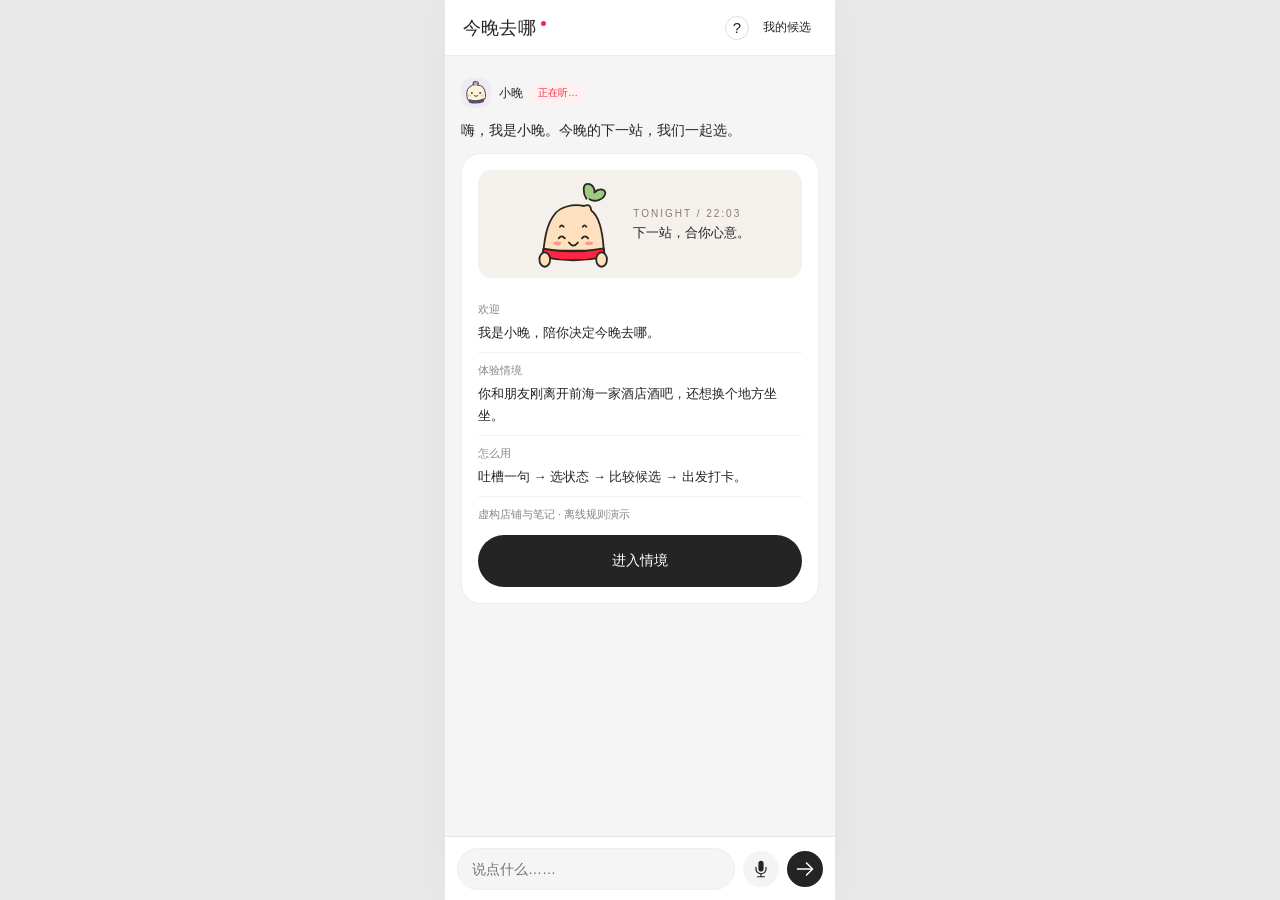
==== commit c7aeb2c3: "Replace wizard screens with persistent conversational thread" ====
--- a/src/index.html
+++ b/src/index.html
@@ -1,13 +1,3 @@
 <!doctype html>
-<html lang="zh-CN"><head><meta charset="utf-8"><meta name="viewport" content="width=device-width,initial-scale=1"><meta name="theme-color" content="#F5F5F5"><title>今晚去哪 · 把纠结留在上一站</title><link rel="stylesheet" href="styles.css?v=20261018-v4-agent"></head>
-<body><main class="phone"><header><a href="#" id="home" aria-label="返回开始">今晚去哪<span class="brand-dot"><svg class="sf-icon" aria-hidden="true" focusable="false" viewBox="0 0 24 24"><path fill="currentColor" d="M13.21 22.0C13.438 22.0 13.605 21.833 13.648 21.597C14.271 16.801 14.946 16.064 19.698 15.538C19.944 15.512 20.11 15.336 20.11 15.1C20.11 14.872 19.944 14.696 19.698 14.67C14.946 14.144 14.271 13.407 13.648 8.602C13.605 8.366 13.438 8.208 13.21 8.208C12.982 8.208 12.815 8.366 12.78 8.602C12.158 13.407 11.474 14.144 6.73 14.67C6.476 14.696 6.31 14.872 6.31 15.1C6.31 15.336 6.476 15.512 6.73 15.538C11.465 16.16 12.123 16.801 12.78 21.597C12.815 21.833 12.982 22.0 13.21 22.0ZM7.265 12.302C7.432 12.302 7.546 12.189 7.563 12.031C7.879 9.69 7.958 9.69 10.378 9.225C10.527 9.199 10.641 9.093 10.641 8.927C10.641 8.769 10.527 8.655 10.378 8.637C7.958 8.295 7.87 8.217 7.563 5.84C7.546 5.674 7.432 5.56 7.265 5.56C7.107 5.56 6.993 5.674 6.967 5.849C6.687 8.19 6.555 8.181 4.153 8.637C4.004 8.664 3.89 8.769 3.89 8.927C3.89 9.102 4.004 9.199 4.188 9.225C6.573 9.611 6.687 9.672 6.967 12.013C6.993 12.189 7.107 12.302 7.265 12.302ZM11.509 6.27C11.623 6.27 11.684 6.2 11.702 6.095C11.965 4.674 11.939 4.604 13.464 4.332C13.569 4.306 13.64 4.245 13.64 4.131C13.64 4.025 13.569 3.955 13.464 3.938C11.939 3.666 11.965 3.596 11.702 2.175C11.684 2.07 11.623 2.0 11.509 2.0C11.395 2.0 11.334 2.07 11.316 2.175C11.053 3.596 11.079 3.666 9.554 3.938C9.44 3.955 9.378 4.025 9.378 4.131C9.378 4.245 9.44 4.306 9.554 4.332C11.079 4.604 11.053 4.674 11.316 6.095C11.334 6.2 11.395 6.27 11.509 6.27Z"/></svg></span></a><div class="header-tools" id="header-tools"><button id="replay-guide" class="text-btn" aria-label="重看引导">重看引导</button><button data-go="pool" class="text-btn">我的候选</button></div></header><nav aria-label="体验进度" id="progress"></nav>
-
-<section id="welcome-screen" class="onboarding" hidden aria-labelledby="welcome-title"><div class="onboard-top"><span>今晚去哪 / E1</span><button data-onboard-done class="secondary">跳过</button></div><h1 id="welcome-title">收藏了一堆店，<br>还是定不下来？</h1><p class="intro">说说此刻的感受，从你的候选里找出今晚那一家。</p><div class="card"><h2>从“有很多选择”到“就去这家”</h2><p class="muted">只比较你提供的候选。给你看推荐理由，也说清楚取舍。</p></div><button data-go="guide" class="primary">下一步</button><p class="footnote">离线交互原型 · 内置虚构候选，也可手动添加笔记</p></section>
-<section id="guide-screen" class="onboarding" hidden aria-labelledby="guide-title"><div class="onboard-top"><button type="button" id="guide-back" data-go="welcome" class="secondary onboard-back" aria-label="返回上一页"><svg class="sf-icon" aria-hidden="true" focusable="false" viewBox="0 0 24 24"><path fill="currentColor" d="M10.185 20.164C10.713 20.164 11.133 19.776 11.133 19.237C11.133 18.979 11.036 18.721 10.864 18.559L8.451 16.103L3.96 12.0L8.451 7.897L10.864 5.441C11.036 5.269 11.133 5.021 11.133 4.763C11.133 4.224 10.713 3.836 10.185 3.836C9.927 3.836 9.701 3.922 9.464 4.159L2.334 11.278C2.118 11.483 2.0 11.731 2.0 12.0C2.0 12.269 2.118 12.517 2.334 12.722L9.485 19.862C9.701 20.067 9.927 20.164 10.185 20.164ZM7.428 12.959H21.052C21.612 12.959 22.0 12.56 22.0 12.0C22.0 11.44 21.612 11.041 21.052 11.041H7.428L3.96 11.257C3.519 11.257 3.217 11.558 3.217 12.0C3.217 12.442 3.519 12.743 3.96 12.743Z"/></svg><span>返回</span></button><span>今晚去哪 / E2</span><button data-onboard-done class="secondary">跳过</button></div><h1 id="guide-title">一句吐槽，<br>找到下一站。</h1><p class="intro">四步做决定，你始终可以改主意。</p><div class="card"><h2>01 说说哪里不对</h2><p class="muted">打字或语音，补充你现在想要什么。</p></div><div class="card"><h2>02 选此刻状态</h2><p class="muted">累了、坐会儿，还是放开玩？</p></div><div class="card"><h2>03 比较三家与理由</h2><p class="muted">看匹配、冲突和笔记依据。</p></div><div class="card"><h2>04 出发，再说说感受</h2><p class="muted">打卡和反馈只保存在本机。</p></div><button data-onboard-done class="primary">开始吐槽</button></section>
-<section id="clarify-screen" hidden aria-labelledby="clarify-title"><div class="eyebrow">先多听你一句 / U3</div><h1 id="clarify-title">我还没听明白。</h1><p class="intro" id="clarify-message">先选一个更接近的方向，也可以返回再说一句。</p><div class="actions clarification"><button class="secondary" data-clarify="安静聊天">安静聊天</button><button class="secondary" data-clarify="热闹一点">热闹一点</button><button class="secondary" data-clarify="想吃东西">想吃东西</button><button data-go="input" class="text-btn">返回补充</button></div></section>
-<section id="pool-screen" hidden aria-labelledby="pool-title"><div class="eyebrow">今晚去哪 / 下一站由你决定</div><h1 id="pool-title">我的候选，<br><span>随时调整。</span></h1><p class="intro">这次不搜全城，只帮你做下一步决定。</p><div class="card tinted"><span class="pick">今晚的候选</span><h2 id="pool-count"></h2><p class="muted">示例候选与手动笔记分开标记，决定只基于你选中的候选。</p></div><div class="card"><label for="last-stop">上一站 · 已离开（可选）</label><input id="last-stop" class="last-stop" maxlength="60" placeholder="刚离开的那家店"></div><details class="pool-details"><summary><span class="expand-plus"><svg class="sf-icon" aria-hidden="true" focusable="false" viewBox="0 0 24 24"><path fill="currentColor" d="M13.091 20.921V3.079C13.091 2.497 12.594 2.0 12.0 2.0C11.406 2.0 10.921 2.497 10.921 3.079V20.921C10.921 21.503 11.406 22.0 12.0 22.0C12.594 22.0 13.091 21.503 13.091 20.921ZM3.079 13.079H20.921C21.503 13.079 22.0 12.594 22.0 12.0C22.0 11.406 21.503 10.909 20.921 10.909H3.079C2.497 10.909 2.0 11.406 2.0 12.0C2.0 12.594 2.497 13.079 3.079 13.079Z"/></svg></span><span class="expand-minus"><svg class="sf-icon" aria-hidden="true" focusable="false" viewBox="0 0 24 24"><path fill="currentColor" d="M3.079 13.085H20.921C21.503 13.085 22.0 12.588 22.0 11.994C22.0 11.4 21.503 10.915 20.921 10.915H3.079C2.497 10.915 2.0 11.4 2.0 11.994C2.0 12.588 2.497 13.085 3.079 13.085Z"/></svg></span>查看 / 调整候选</summary><div id="pool-list" class="pool-list"></div></details><div class="actions"><button id="start-pool" class="primary">保存选择，返回吐槽</button><button id="add-candidate" class="secondary"><svg class="sf-icon" aria-hidden="true" focusable="false" viewBox="0 0 24 24"><path fill="currentColor" d="M13.091 20.921V3.079C13.091 2.497 12.594 2.0 12.0 2.0C11.406 2.0 10.921 2.497 10.921 3.079V20.921C10.921 21.503 11.406 22.0 12.0 22.0C12.594 22.0 13.091 21.503 13.091 20.921ZM3.079 13.079H20.921C21.503 13.079 22.0 12.594 22.0 12.0C22.0 11.406 21.503 10.909 20.921 10.909H3.079C2.497 10.909 2.0 11.406 2.0 12.0C2.0 12.594 2.497 13.079 3.079 13.079Z"/></svg> 添加我找到的笔记</button><button id="use-samples" class="text-btn">使用 10 家示例候选</button><button id="pool-week" class="text-btn">本周 Chill 打卡</button><button data-action="history" class="text-btn">看看我的夜晚集卡 <svg class="sf-icon" aria-hidden="true" focusable="false" viewBox="0 0 24 24"><path fill="currentColor" d="M2.381 21.602C2.881 22.089 3.571 22.116 4.085 21.602L17.819 7.882L20.579 4.905C21.039 4.445 21.039 3.836 20.593 3.403C20.146 2.956 19.524 2.943 19.077 3.403L16.101 6.163L2.381 19.897C1.866 20.411 1.88 21.101 2.381 21.602ZM19.537 11.995V16.988C19.537 17.637 20.106 18.219 20.769 18.219C21.418 18.219 22.0 17.678 22.0 16.934L21.986 3.335C21.986 2.551 21.472 2.023 20.674 2.023H7.062C6.304 2.023 5.79 2.591 5.79 3.241C5.79 3.89 6.372 4.445 7.008 4.445H11.717L19.862 4.174Z"/></svg></button></div><p class="footnote">10 家内置候选为虚构示例 · 不读取小红书收藏</p></section><section id="import-screen" hidden aria-labelledby="import-title"><div class="eyebrow">今晚去哪 / 下一站由你决定</div><h1 id="import-title">把你找到的<br><span>候选放进来。</span></h1><p class="intro">填写原文摘要，保留它来自哪里的线索。</p><form id="import-form" class="card form-grid"><label>笔记链接（可选）<input id="note-url" type="url" maxlength="1000" placeholder="https://…"></label><button type="button" id="parse-link" class="secondary">检查链接读取能力</button><p id="import-status" class="muted" role="status">当前不支持自动抓取；请手动填写店名和原文摘要。</p><label>店名<input id="place-name" required maxlength="60" placeholder="给这家店一个名字"></label><label>区域（可选）<input id="place-area" maxlength="40" placeholder="例如 南山"></label><div class="form-row"><label>人均 ¥（可选）<input id="place-price" type="number" min="0" max="100000" step="1"></label><label>距离 km（可选）<input id="place-distance" type="number" min="0" max="10000" step="0.1"></label></div><label>原文片段<textarea id="note-text" required maxlength="1500" rows="4" placeholder="粘贴你看到的具体描述，不确定的信息留空"></textarea></label><label>来源说明（可选）<input id="note-source" maxlength="100" placeholder="作者 / 日期 / 笔记标题"></label><fieldset><legend>你从原文确认的特点（可多选）</legend><div id="import-tags" class="chips"></div></fieldset><p id="import-error" class="error" role="alert"></p><button type="submit" class="primary">核对后加入候选池</button><button type="button" data-go="pool" class="text-btn">取消，返回候选</button></form></section><section id="confirm-screen" hidden aria-labelledby="confirm-title"><div class="eyebrow">今晚去哪 / 下一站由你决定</div><h1 id="confirm-title">我听懂了，<br><span>是这样吗？</span></h1><p class="intro">先核对，不让 AI 带着误解往下走。</p><div class="card task-card"><div id="confirm-fields" class="task-recap"></div><p class="muted">点击高亮条件，可以修改或删除。</p></div><div class="actions"><button id="confirm-intent" class="primary">对，就这样</button><button id="edit-fields" class="secondary">改一改</button><button data-go="input" class="text-btn">返回原始吐槽</button></div></section><section id="edit-screen" hidden aria-labelledby="edit-title"><div class="eyebrow">今晚去哪 / 下一站由你决定</div><h1 id="edit-title">改到更像<br><span>你的意思。</span></h1><p class="intro">你的修改优先于 AI 的理解。用逗号分开多个偏好。</p><form id="edit-form" class="card form-grid"><label>不要<input id="edit-dislike" maxlength="300"></label><label>想要<input id="edit-want" maxlength="300"></label><label>口味<input id="edit-taste" maxlength="300"></label><label>人均预算 ¥<input id="edit-budget" type="number" min="0" max="100000" placeholder="未提及" step="1"></label><p id="edit-error" role="alert" class="error"></p><button class="primary" type="submit">保存修改，继续</button><button type="button" data-go="confirm" class="text-btn">取消修改</button><button type="button" data-go="input" class="text-btn">重新说一次</button></form></section><section id="negative-screen" hidden aria-labelledby="negative-title"><div class="eyebrow">今晚去哪 / 下一站由你决定</div><h1 id="negative-title">没选对，<br><span>也值得被接住。</span></h1><p class="intro">这次哪里没对上？可以不回答。</p><div class="card tinted"><h2>你的判断比推荐重要。</h2><div id="feedback-reasons" class="chips"></div><label for="feedback-other">想补充的话（可选）</label><textarea id="feedback-other" maxlength="500" rows="3" placeholder="这次哪里和期待不同？"></textarea></div><div class="actions"><button id="save-negative" class="primary">保存反馈</button><button id="followup-preview" class="secondary">3 天后回访与小券 · 概念预览</button><button id="skip-negative" class="text-btn">跳过，今晚到这</button><button data-go="checkin" class="text-btn">返回打卡页</button></div></section><section id="history-screen" hidden aria-labelledby="history-title"><div class="eyebrow">今晚去哪 / 下一站由你决定</div><h1 id="history-title">属于你的<br><span>夜晚集卡。</span></h1><p class="intro">一次决定，一张卡。只记录你在这台浏览器完成的选择。</p><p id="history-storage" class="muted" role="status"></p><div id="history-list"></div><div class="actions"><button id="new-decision" class="primary">再做一个新决定 <svg class="sf-icon" aria-hidden="true" focusable="false" viewBox="0 0 24 24"><path fill="currentColor" d="M13.815 20.164C14.073 20.164 14.299 20.067 14.515 19.862L21.677 12.722C21.892 12.517 22.0 12.269 22.0 12.0C22.0 11.731 21.892 11.483 21.677 11.278L14.536 4.159C14.299 3.922 14.073 3.836 13.815 3.836C13.287 3.836 12.878 4.224 12.878 4.763C12.878 5.021 12.964 5.269 13.136 5.441L15.549 7.897L20.04 12.0L15.549 16.103L13.136 18.559C12.964 18.721 12.878 18.979 12.878 19.237C12.878 19.776 13.287 20.164 13.815 20.164ZM2.948 12.959H16.572L20.04 12.743C20.481 12.711 20.783 12.442 20.783 12.0C20.783 11.558 20.481 11.289 20.04 11.257L16.572 11.041H2.948C2.388 11.041 2.0 11.44 2.0 12.0C2.0 12.56 2.388 12.959 2.948 12.959Z"/></svg></button><button id="history-back" class="secondary">返回本次体验</button></div></section><section id="input-screen" aria-labelledby="input-title"><div class="eyebrow">下一站由你决定 / I1</div><h1 id="input-title">刚那家怎么样？<br>随便吐槽，<span>我来接住。</span></h1><p class="intro">不用重新搜索一整座城。<br>从你的候选里，找更适合此刻的下一站。</p><div class="card input-card"><label for="thought">说说哪里不对，还想要什么</label><textarea id="thought" rows="4" maxlength="1000" placeholder="刚那家太吵了，想找个安静 cozy 点的，酒偏甜，人均两百左右……"></textarea><div class="input-tools"><div class="example-tools"><button class="text-btn" id="example">试试我的深圳夜晚</button><button type="button" id="shuffle-example" class="shuffle-example" aria-label="换一个示例 prompt" title="换一个示例"><svg class="sf-icon" aria-hidden="true" focusable="false" viewBox="0 0 24 24"><path fill="currentColor" d="M10.639 2.583V6.346C10.639 6.92 11.041 7.075 11.484 6.764L14.099 4.928C14.476 4.665 14.484 4.272 14.099 4.001L11.492 2.165C11.041 1.845 10.639 1.993 10.639 2.583ZM5.032 12.002C5.032 8.149 8.147 5.034 12.0 5.034C12.377 5.034 12.697 4.715 12.697 4.329C12.697 3.952 12.385 3.649 12.008 3.641C7.377 3.649 3.638 7.387 3.638 12.002C3.638 14.462 4.704 16.691 6.417 18.224C6.786 18.56 7.27 18.446 7.491 18.134C7.68 17.872 7.696 17.511 7.336 17.175C5.909 15.896 5.032 14.044 5.032 12.002ZM13.361 21.413V17.659C13.361 17.077 12.959 16.929 12.516 17.241L9.901 19.077C9.524 19.339 9.516 19.733 9.901 20.003L12.508 21.831C12.959 22.159 13.361 22.003 13.361 21.413ZM18.968 12.002C18.968 15.855 15.853 18.97 12.0 18.97C11.623 18.97 11.311 19.282 11.311 19.667C11.311 20.044 11.615 20.356 11.992 20.364C16.623 20.356 20.362 16.618 20.362 12.002C20.362 9.543 19.296 7.313 17.583 5.78C17.214 5.444 16.73 5.559 16.509 5.862C16.32 6.133 16.304 6.485 16.673 6.821C18.091 8.108 18.968 9.953 18.968 12.002Z"/></svg></button></div><button id="voice" class="voice" aria-label="开始语音输入"><svg class="sf-icon" aria-hidden="true" focusable="false" viewBox="0 0 24 24"><path fill="currentColor" d="M12.005 15.08C13.873 15.08 15.131 13.681 15.131 11.681V5.399C15.131 3.39 13.873 2.0 12.005 2.0C10.127 2.0 8.869 3.39 8.869 5.399V11.681C8.869 13.681 10.127 15.08 12.005 15.08ZM12.005 18.413C15.995 18.413 18.718 15.737 18.718 11.831V9.925C18.718 9.531 18.408 9.221 18.014 9.221C17.62 9.221 17.3 9.531 17.3 9.925V11.775C17.3 14.977 15.216 17.099 12.005 17.099C8.784 17.099 6.7 14.977 6.7 11.775V9.925C6.7 9.531 6.39 9.221 5.986 9.221C5.592 9.221 5.282 9.531 5.282 9.925V11.831C5.282 15.737 8.005 18.413 12.005 18.413ZM7.808 22.0H16.192C16.587 22.0 16.906 21.69 16.906 21.296C16.906 20.901 16.587 20.582 16.192 20.582H7.808C7.413 20.582 7.094 20.901 7.094 21.296C7.094 21.69 7.413 22.0 7.808 22.0ZM12.005 21.69C12.399 21.69 12.709 21.371 12.709 20.977V18.094C12.709 17.7 12.399 17.38 12.005 17.38C11.61 17.38 11.291 17.7 11.291 18.094V20.977C11.291 21.371 11.61 21.69 12.005 21.69Z"/></svg></button></div><div class="composer-preferences"><div class="preference-heading"><span>补充偏好 · 可多选</span><span id="quick-status" role="status" aria-live="polite">选好后和文字一起提交</span></div><div class="chips" id="quick-chips" role="group" aria-label="补充偏好，可多选"><button type="button" aria-pressed="false">离这近一点</button><button type="button" aria-pressed="false">有现场音乐</button><button type="button" aria-pressed="false">适合 4 个人</button></div></div></div><button data-go="pool" class="text-btn">调整候选池 <svg class="sf-icon" aria-hidden="true" focusable="false" viewBox="0 0 24 24"><path fill="currentColor" d="M2.381 21.602C2.881 22.089 3.571 22.116 4.085 21.602L17.819 7.882L20.579 4.905C21.039 4.445 21.039 3.836 20.593 3.403C20.146 2.956 19.524 2.943 19.077 3.403L16.101 6.163L2.381 19.897C1.866 20.411 1.88 21.101 2.381 21.602ZM19.537 11.995V16.988C19.537 17.637 20.106 18.219 20.769 18.219C21.418 18.219 22.0 17.678 22.0 16.934L21.986 3.335C21.986 2.551 21.472 2.023 20.674 2.023H7.062C6.304 2.023 5.79 2.591 5.79 3.241C5.79 3.89 6.372 4.445 7.008 4.445H11.717L19.862 4.174Z"/></svg></button><p id="input-error" role="alert" class="error"></p><div class="actions"><button id="understand" class="primary">就这些，帮我挑 <span><svg class="sf-icon" aria-hidden="true" focusable="false" viewBox="0 0 24 24"><path fill="currentColor" d="M13.815 20.164C14.073 20.164 14.299 20.067 14.515 19.862L21.677 12.722C21.892 12.517 22.0 12.269 22.0 12.0C22.0 11.731 21.892 11.483 21.677 11.278L14.536 4.159C14.299 3.922 14.073 3.836 13.815 3.836C13.287 3.836 12.878 4.224 12.878 4.763C12.878 5.021 12.964 5.269 13.136 5.441L15.549 7.897L20.04 12.0L15.549 16.103L13.136 18.559C12.964 18.721 12.878 18.979 12.878 19.237C12.878 19.776 13.287 20.164 13.815 20.164ZM2.948 12.959H16.572L20.04 12.743C20.481 12.711 20.783 12.442 20.783 12.0C20.783 11.558 20.481 11.289 20.04 11.257L16.572 11.041H2.948C2.388 11.041 2.0 11.44 2.0 12.0C2.0 12.56 2.388 12.959 2.948 12.959Z"/></svg></span></button></div><p class="footnote">10 家虚构候选 · 不读取你的小红书收藏<br>这里演示的是决策过程，不是真实商家推荐</p></section>
-<section id="mood-screen" hidden aria-labelledby="mood-title"><div class="eyebrow">01 / 听懂你了</div><div id="intent-summary" class="chips"></div><h1 id="mood-title">最后一个小问题。<br>现在的你，<br><span>想要哪种状态？</span></h1><div class="mood-options" role="group" aria-label="选择当下状态"><button data-mood="tired" aria-pressed="false"><img class="mood-mascot" src="assets/mascot-tired.svg" width="80" height="84" alt="" aria-hidden="true"><span class="mood-copy"><strong>有点累了，近一点就好</strong><small>少一点折腾，早点坐下来</small></span></button><button data-mood="chill" aria-pressed="true" class="selected"><img class="mood-mascot" src="assets/mascot-chill.svg" width="80" height="84" alt="" aria-hidden="true"><span class="mood-copy"><strong>还能再坐一会儿</strong><small>愿意绕一点路，换一个对的氛围</small></span></button><button data-mood="hype" aria-pressed="false"><img class="mood-mascot" src="assets/mascot-hype.svg" width="80" height="84" alt="" aria-hidden="true"><span class="mood-copy"><strong>今晚放开玩</strong><small>还有电，想把今晚过得特别一点</small></span></button></div><blockquote class="manifesto">笔记能告诉我店怎么样，<br>只有你知道你此刻怎么样。</blockquote><button data-go="confirm" class="text-btn"><svg class="sf-icon" aria-hidden="true" focusable="false" viewBox="0 0 24 24"><path fill="currentColor" d="M10.185 20.164C10.713 20.164 11.133 19.776 11.133 19.237C11.133 18.979 11.036 18.721 10.864 18.559L8.451 16.103L3.96 12.0L8.451 7.897L10.864 5.441C11.036 5.269 11.133 5.021 11.133 4.763C11.133 4.224 10.713 3.836 10.185 3.836C9.927 3.836 9.701 3.922 9.464 4.159L2.334 11.278C2.118 11.483 2.0 11.731 2.0 12.0C2.0 12.269 2.118 12.517 2.334 12.722L9.485 19.862C9.701 20.067 9.927 20.164 10.185 20.164ZM7.428 12.959H21.052C21.612 12.959 22.0 12.56 22.0 12.0C22.0 11.44 21.612 11.041 21.052 11.041H7.428L3.96 11.257C3.519 11.257 3.217 11.558 3.217 12.0C3.217 12.442 3.519 12.743 3.96 12.743Z"/></svg> 返回偏好</button><div class="actions"><button id="skip" class="secondary">跳过</button><button id="recommend" class="primary">看看推荐 <svg class="sf-icon" aria-hidden="true" focusable="false" viewBox="0 0 24 24"><path fill="currentColor" d="M13.815 20.164C14.073 20.164 14.299 20.067 14.515 19.862L21.677 12.722C21.892 12.517 22.0 12.269 22.0 12.0C22.0 11.731 21.892 11.483 21.677 11.278L14.536 4.159C14.299 3.922 14.073 3.836 13.815 3.836C13.287 3.836 12.878 4.224 12.878 4.763C12.878 5.021 12.964 5.269 13.136 5.441L15.549 7.897L20.04 12.0L15.549 16.103L13.136 18.559C12.964 18.721 12.878 18.979 12.878 19.237C12.878 19.776 13.287 20.164 13.815 20.164ZM2.948 12.959H16.572L20.04 12.743C20.481 12.711 20.783 12.442 20.783 12.0C20.783 11.558 20.481 11.289 20.04 11.257L16.572 11.041H2.948C2.388 11.041 2.0 11.44 2.0 12.0C2.0 12.56 2.388 12.959 2.948 12.959Z"/></svg></button></div></section>
-<section id="recommend-screen" hidden aria-labelledby="recommend-title"><div class="eyebrow">02 / 给选择一点依据</div><h1 id="recommend-title">下一站，<br><span>有眉目了。</span></h1><p id="recommend-subtitle" class="intro"></p><div id="loading" class="card" role="status" hidden><div class="loader"><svg class="sf-icon" aria-hidden="true" focusable="false" viewBox="0 0 24 24"><path fill="currentColor" d="M13.21 22.0C13.438 22.0 13.605 21.833 13.648 21.597C14.271 16.801 14.946 16.064 19.698 15.538C19.944 15.512 20.11 15.336 20.11 15.1C20.11 14.872 19.944 14.696 19.698 14.67C14.946 14.144 14.271 13.407 13.648 8.602C13.605 8.366 13.438 8.208 13.21 8.208C12.982 8.208 12.815 8.366 12.78 8.602C12.158 13.407 11.474 14.144 6.73 14.67C6.476 14.696 6.31 14.872 6.31 15.1C6.31 15.336 6.476 15.512 6.73 15.538C11.465 16.16 12.123 16.801 12.78 21.597C12.815 21.833 12.982 22.0 13.21 22.0ZM7.265 12.302C7.432 12.302 7.546 12.189 7.563 12.031C7.879 9.69 7.958 9.69 10.378 9.225C10.527 9.199 10.641 9.093 10.641 8.927C10.641 8.769 10.527 8.655 10.378 8.637C7.958 8.295 7.87 8.217 7.563 5.84C7.546 5.674 7.432 5.56 7.265 5.56C7.107 5.56 6.993 5.674 6.967 5.849C6.687 8.19 6.555 8.181 4.153 8.637C4.004 8.664 3.89 8.769 3.89 8.927C3.89 9.102 4.004 9.199 4.188 9.225C6.573 9.611 6.687 9.672 6.967 12.013C6.993 12.189 7.107 12.302 7.265 12.302ZM11.509 6.27C11.623 6.27 11.684 6.2 11.702 6.095C11.965 4.674 11.939 4.604 13.464 4.332C13.569 4.306 13.64 4.245 13.64 4.131C13.64 4.025 13.569 3.955 13.464 3.938C11.939 3.666 11.965 3.596 11.702 2.175C11.684 2.07 11.623 2.0 11.509 2.0C11.395 2.0 11.334 2.07 11.316 2.175C11.053 3.596 11.079 3.666 9.554 3.938C9.44 3.955 9.378 4.025 9.378 4.131C9.378 4.245 9.44 4.306 9.554 4.332C11.079 4.604 11.053 4.674 11.316 6.095C11.334 6.2 11.395 6.27 11.509 6.27Z"/></svg></div><p id="loading-text"></p><small>离线规则匹配，不调用真实模型</small></div><div id="recommend-error" class="card" hidden><p role="alert" id="recommend-error-text"></p><button id="retry" class="primary">再试一次</button><button id="revise" class="text-btn">返回修改偏好</button></div><div id="result-mood" class="result-mood" role="group" aria-label="切换此刻状态并重新排序" hidden><button data-result-mood="tired" aria-pressed="false">累了</button><button data-result-mood="chill" aria-pressed="true">坐会儿</button><button data-result-mood="hype" aria-pressed="false">放开玩</button></div><p id="sort-reason" class="muted" role="status"></p><div id="recommend-map" class="card map-card" hidden></div><div id="recommendations"></div><button data-go="input" class="text-btn">返回修改吐槽</button><button data-go="pool" class="text-btn">调整或补充候选 <svg class="sf-icon" aria-hidden="true" focusable="false" viewBox="0 0 24 24"><path fill="currentColor" d="M2.381 21.602C2.881 22.089 3.571 22.116 4.085 21.602L17.819 7.882L20.579 4.905C21.039 4.445 21.039 3.836 20.593 3.403C20.146 2.956 19.524 2.943 19.077 3.403L16.101 6.163L2.381 19.897C1.866 20.411 1.88 21.101 2.381 21.602ZM19.537 11.995V16.988C19.537 17.637 20.106 18.219 20.769 18.219C21.418 18.219 22.0 17.678 22.0 16.934L21.986 3.335C21.986 2.551 21.472 2.023 20.674 2.023H7.062C6.304 2.023 5.79 2.591 5.79 3.241C5.79 3.89 6.372 4.445 7.008 4.445H11.717L19.862 4.174Z"/></svg></button><p id="batch-status" class="muted" role="status"></p><div class="batch-nav"><button id="previous-batch" class="text-btn" hidden><svg class="sf-icon" aria-hidden="true" focusable="false" viewBox="0 0 24 24"><path fill="currentColor" d="M10.185 20.164C10.713 20.164 11.133 19.776 11.133 19.237C11.133 18.979 11.036 18.721 10.864 18.559L8.451 16.103L3.96 12.0L8.451 7.897L10.864 5.441C11.036 5.269 11.133 5.021 11.133 4.763C11.133 4.224 10.713 3.836 10.185 3.836C9.927 3.836 9.701 3.922 9.464 4.159L2.334 11.278C2.118 11.483 2.0 11.731 2.0 12.0C2.0 12.269 2.118 12.517 2.334 12.722L9.485 19.862C9.701 20.067 9.927 20.164 10.185 20.164ZM7.428 12.959H21.052C21.612 12.959 22.0 12.56 22.0 12.0C22.0 11.44 21.612 11.041 21.052 11.041H7.428L3.96 11.257C3.519 11.257 3.217 11.558 3.217 12.0C3.217 12.442 3.519 12.743 3.96 12.743Z"/></svg> 上一批</button><button id="next-batch" class="text-btn" hidden>下一批 <svg class="sf-icon" aria-hidden="true" focusable="false" viewBox="0 0 24 24"><path fill="currentColor" d="M13.815 20.164C14.073 20.164 14.299 20.067 14.515 19.862L21.677 12.722C21.892 12.517 22.0 12.269 22.0 12.0C22.0 11.731 21.892 11.483 21.677 11.278L14.536 4.159C14.299 3.922 14.073 3.836 13.815 3.836C13.287 3.836 12.878 4.224 12.878 4.763C12.878 5.021 12.964 5.269 13.136 5.441L15.549 7.897L20.04 12.0L15.549 16.103L13.136 18.559C12.964 18.721 12.878 18.979 12.878 19.237C12.878 19.776 13.287 20.164 13.815 20.164ZM2.948 12.959H16.572L20.04 12.743C20.481 12.711 20.783 12.442 20.783 12.0C20.783 11.558 20.481 11.289 20.04 11.257L16.572 11.041H2.948C2.388 11.041 2.0 11.44 2.0 12.0C2.0 12.56 2.388 12.959 2.948 12.959Z"/></svg></button></div><div id="recommend-actions" class="actions" hidden><button id="refresh" class="secondary">换一批</button><button id="choose" class="primary"></button></div><p class="footnote">内置店铺为虚构示例；手动候选为你提供的内容。距离与营业状态未实时验证。</p></section>
-<section id="departure-screen" hidden aria-labelledby="departure-title"><div class="eyebrow">03 / 决定好了</div><h1 id="departure-title"></h1><p id="elapsed" class="intro"></p><div id="chosen-card"></div><div class="card link-list"><button id="notes">查看笔记依据 <span><svg class="sf-icon" aria-hidden="true" focusable="false" viewBox="0 0 24 24"><path fill="currentColor" d="M2.381 21.602C2.881 22.089 3.571 22.116 4.085 21.602L17.819 7.882L20.579 4.905C21.039 4.445 21.039 3.836 20.593 3.403C20.146 2.956 19.524 2.943 19.077 3.403L16.101 6.163L2.381 19.897C1.866 20.411 1.88 21.101 2.381 21.602ZM19.537 11.995V16.988C19.537 17.637 20.106 18.219 20.769 18.219C21.418 18.219 22.0 17.678 22.0 16.934L21.986 3.335C21.986 2.551 21.472 2.023 20.674 2.023H7.062C6.304 2.023 5.79 2.591 5.79 3.241C5.79 3.89 6.372 4.445 7.008 4.445H11.717L19.862 4.174Z"/></svg></span></button><button id="map">位置与导航说明 <span><svg class="sf-icon" aria-hidden="true" focusable="false" viewBox="0 0 24 24"><path fill="currentColor" d="M2.381 21.602C2.881 22.089 3.571 22.116 4.085 21.602L17.819 7.882L20.579 4.905C21.039 4.445 21.039 3.836 20.593 3.403C20.146 2.956 19.524 2.943 19.077 3.403L16.101 6.163L2.381 19.897C1.866 20.411 1.88 21.101 2.381 21.602ZM19.537 11.995V16.988C19.537 17.637 20.106 18.219 20.769 18.219C21.418 18.219 22.0 17.678 22.0 16.934L21.986 3.335C21.986 2.551 21.472 2.023 20.674 2.023H7.062C6.304 2.023 5.79 2.591 5.79 3.241C5.79 3.89 6.372 4.445 7.008 4.445H11.717L19.862 4.174Z"/></svg></span></button><button id="share">把决定发给朋友 <span><svg class="sf-icon" aria-hidden="true" focusable="false" viewBox="0 0 24 24"><path fill="currentColor" d="M2.381 21.602C2.881 22.089 3.571 22.116 4.085 21.602L17.819 7.882L20.579 4.905C21.039 4.445 21.039 3.836 20.593 3.403C20.146 2.956 19.524 2.943 19.077 3.403L16.101 6.163L2.381 19.897C1.866 20.411 1.88 21.101 2.381 21.602ZM19.537 11.995V16.988C19.537 17.637 20.106 18.219 20.769 18.219C21.418 18.219 22.0 17.678 22.0 16.934L21.986 3.335C21.986 2.551 21.472 2.023 20.674 2.023H7.062C6.304 2.023 5.79 2.591 5.79 3.241C5.79 3.89 6.372 4.445 7.008 4.445H11.717L19.862 4.174Z"/></svg></span></button></div><div class="actions departure-actions"><button id="checkin" class="primary">我们到啦，打个卡 <svg class="sf-icon" aria-hidden="true" focusable="false" viewBox="0 0 24 24"><path fill="currentColor" d="M9.568 21.919C10.067 21.919 10.462 21.698 10.741 21.269L21.71 3.997C21.919 3.66 22.0 3.405 22.0 3.138C22.0 2.499 21.582 2.081 20.944 2.081C20.479 2.081 20.224 2.232 19.945 2.673L9.522 19.284L4.113 12.203C3.822 11.797 3.532 11.634 3.114 11.634C2.453 11.634 2.0 12.087 2.0 12.725C2.0 12.992 2.116 13.294 2.337 13.573L8.361 21.246C8.709 21.698 9.069 21.919 9.568 21.919Z"/></svg></button><button id="back-results" class="text-btn">不想去了？回到三家推荐</button></div></section>
-<section id="checkin-screen" hidden aria-labelledby="checkin-title"><div class="mascot-stage"><button id="mascot" class="potato-button" data-state="idle" aria-label="和小薯击掌" aria-describedby="mascot-status"><svg aria-hidden="true" focusable="false" xmlns="http://www.w3.org/2000/svg" width="240" height="220" viewBox="0 0 240 220"><g stroke="#292620" stroke-width="4" stroke-linecap="round" stroke-linejoin="round"><g id="potato"><path d="M151 54C142 39 143 21 154 21C165 20 171 34 169 40C181 28 196 34 193 44C188 57 170 62 158 55" fill="#9DCB83"/><path d="M55 169C58 144 62 112 78 91C91 71 121 65 146 70C157 65 161 70 162 80C183 95 188 135 190 169Z" fill="#FFE0BE"/><path d="M55 165Q120 177 190 164L192 183Q122 198 52 183Z" fill="#FF2442"/><path d="M92 116Q96 110 100 116M143 116Q147 110 151 116" fill="none"/><ellipse cx="96" cy="142" rx="4" ry="5" fill="#292620" stroke="none"/><ellipse cx="148" cy="142" rx="4" ry="5" fill="#292620" stroke="none"/><ellipse cx="86" cy="153" rx="9" ry="4" fill="#F59B96" stroke="none"/><ellipse cx="157" cy="153" rx="9" ry="4" fill="#F59B96" stroke="none"/><path d="M115 152Q122 160 129 152" fill="none"/></g><path d="M20 186H220" fill="none"/><ellipse id="left-hand" cx="58" cy="189" rx="12" ry="16" fill="#FFE0BE"/><ellipse id="right-hand" cx="185" cy="189" rx="12" ry="16" fill="#FFE0BE"/></g></svg><span class="confetti" aria-hidden="true"><svg class="sf-icon" aria-hidden="true" focusable="false" viewBox="0 0 24 24"><path fill="currentColor" d="M13.21 22.0C13.438 22.0 13.605 21.833 13.648 21.597C14.271 16.801 14.946 16.064 19.698 15.538C19.944 15.512 20.11 15.336 20.11 15.1C20.11 14.872 19.944 14.696 19.698 14.67C14.946 14.144 14.271 13.407 13.648 8.602C13.605 8.366 13.438 8.208 13.21 8.208C12.982 8.208 12.815 8.366 12.78 8.602C12.158 13.407 11.474 14.144 6.73 14.67C6.476 14.696 6.31 14.872 6.31 15.1C6.31 15.336 6.476 15.512 6.73 15.538C11.465 16.16 12.123 16.801 12.78 21.597C12.815 21.833 12.982 22.0 13.21 22.0ZM7.265 12.302C7.432 12.302 7.546 12.189 7.563 12.031C7.879 9.69 7.958 9.69 10.378 9.225C10.527 9.199 10.641 9.093 10.641 8.927C10.641 8.769 10.527 8.655 10.378 8.637C7.958 8.295 7.87 8.217 7.563 5.84C7.546 5.674 7.432 5.56 7.265 5.56C7.107 5.56 6.993 5.674 6.967 5.849C6.687 8.19 6.555 8.181 4.153 8.637C4.004 8.664 3.89 8.769 3.89 8.927C3.89 9.102 4.004 9.199 4.188 9.225C6.573 9.611 6.687 9.672 6.967 12.013C6.993 12.189 7.107 12.302 7.265 12.302ZM11.509 6.27C11.623 6.27 11.684 6.2 11.702 6.095C11.965 4.674 11.939 4.604 13.464 4.332C13.569 4.306 13.64 4.245 13.64 4.131C13.64 4.025 13.569 3.955 13.464 3.938C11.939 3.666 11.965 3.596 11.702 2.175C11.684 2.07 11.623 2.0 11.509 2.0C11.395 2.0 11.334 2.07 11.316 2.175C11.053 3.596 11.079 3.666 9.554 3.938C9.44 3.955 9.378 4.025 9.378 4.131C9.378 4.245 9.44 4.306 9.554 4.332C11.079 4.604 11.053 4.674 11.316 6.095C11.334 6.2 11.395 6.27 11.509 6.27Z"/></svg>　<svg class="sf-icon" aria-hidden="true" focusable="false" viewBox="0 0 24 24"><path fill="currentColor" d="M13.21 22.0C13.438 22.0 13.605 21.833 13.648 21.597C14.271 16.801 14.946 16.064 19.698 15.538C19.944 15.512 20.11 15.336 20.11 15.1C20.11 14.872 19.944 14.696 19.698 14.67C14.946 14.144 14.271 13.407 13.648 8.602C13.605 8.366 13.438 8.208 13.21 8.208C12.982 8.208 12.815 8.366 12.78 8.602C12.158 13.407 11.474 14.144 6.73 14.67C6.476 14.696 6.31 14.872 6.31 15.1C6.31 15.336 6.476 15.512 6.73 15.538C11.465 16.16 12.123 16.801 12.78 21.597C12.815 21.833 12.982 22.0 13.21 22.0ZM7.265 12.302C7.432 12.302 7.546 12.189 7.563 12.031C7.879 9.69 7.958 9.69 10.378 9.225C10.527 9.199 10.641 9.093 10.641 8.927C10.641 8.769 10.527 8.655 10.378 8.637C7.958 8.295 7.87 8.217 7.563 5.84C7.546 5.674 7.432 5.56 7.265 5.56C7.107 5.56 6.993 5.674 6.967 5.849C6.687 8.19 6.555 8.181 4.153 8.637C4.004 8.664 3.89 8.769 3.89 8.927C3.89 9.102 4.004 9.199 4.188 9.225C6.573 9.611 6.687 9.672 6.967 12.013C6.993 12.189 7.107 12.302 7.265 12.302ZM11.509 6.27C11.623 6.27 11.684 6.2 11.702 6.095C11.965 4.674 11.939 4.604 13.464 4.332C13.569 4.306 13.64 4.245 13.64 4.131C13.64 4.025 13.569 3.955 13.464 3.938C11.939 3.666 11.965 3.596 11.702 2.175C11.684 2.07 11.623 2.0 11.509 2.0C11.395 2.0 11.334 2.07 11.316 2.175C11.053 3.596 11.079 3.666 9.554 3.938C9.44 3.955 9.378 4.025 9.378 4.131C9.378 4.245 9.44 4.306 9.554 4.332C11.079 4.604 11.053 4.674 11.316 6.095C11.334 6.2 11.395 6.27 11.509 6.27Z"/></svg>　<svg class="sf-icon" aria-hidden="true" focusable="false" viewBox="0 0 24 24"><path fill="currentColor" d="M13.21 22.0C13.438 22.0 13.605 21.833 13.648 21.597C14.271 16.801 14.946 16.064 19.698 15.538C19.944 15.512 20.11 15.336 20.11 15.1C20.11 14.872 19.944 14.696 19.698 14.67C14.946 14.144 14.271 13.407 13.648 8.602C13.605 8.366 13.438 8.208 13.21 8.208C12.982 8.208 12.815 8.366 12.78 8.602C12.158 13.407 11.474 14.144 6.73 14.67C6.476 14.696 6.31 14.872 6.31 15.1C6.31 15.336 6.476 15.512 6.73 15.538C11.465 16.16 12.123 16.801 12.78 21.597C12.815 21.833 12.982 22.0 13.21 22.0ZM7.265 12.302C7.432 12.302 7.546 12.189 7.563 12.031C7.879 9.69 7.958 9.69 10.378 9.225C10.527 9.199 10.641 9.093 10.641 8.927C10.641 8.769 10.527 8.655 10.378 8.637C7.958 8.295 7.87 8.217 7.563 5.84C7.546 5.674 7.432 5.56 7.265 5.56C7.107 5.56 6.993 5.674 6.967 5.849C6.687 8.19 6.555 8.181 4.153 8.637C4.004 8.664 3.89 8.769 3.89 8.927C3.89 9.102 4.004 9.199 4.188 9.225C6.573 9.611 6.687 9.672 6.967 12.013C6.993 12.189 7.107 12.302 7.265 12.302ZM11.509 6.27C11.623 6.27 11.684 6.2 11.702 6.095C11.965 4.674 11.939 4.604 13.464 4.332C13.569 4.306 13.64 4.245 13.64 4.131C13.64 4.025 13.569 3.955 13.464 3.938C11.939 3.666 11.965 3.596 11.702 2.175C11.684 2.07 11.623 2.0 11.509 2.0C11.395 2.0 11.334 2.07 11.316 2.175C11.053 3.596 11.079 3.666 9.554 3.938C9.44 3.955 9.378 4.025 9.378 4.131C9.378 4.245 9.44 4.306 9.554 4.332C11.079 4.604 11.053 4.674 11.316 6.095C11.334 6.2 11.395 6.27 11.509 6.27Z"/></svg></span></button><p id="mascot-status" role="status">我在呢。点点我，碰个掌！</p></div><div class="eyebrow center">04 / 给果断的你</div><h1 id="checkin-title" class="center">今晚这个决定，<br><span>你做得真棒。</span></h1><p class="intro center">不是因为店好，是因为你没再纠结。</p><div class="card"><div class="card-heading"><h2>本周 Chill 打卡</h2><span class="red"><svg class="sf-icon" aria-hidden="true" focusable="false" viewBox="0 0 24 24"><path fill="currentColor" d="M13.21 22.0C13.438 22.0 13.605 21.833 13.648 21.597C14.271 16.801 14.946 16.064 19.698 15.538C19.944 15.512 20.11 15.336 20.11 15.1C20.11 14.872 19.944 14.696 19.698 14.67C14.946 14.144 14.271 13.407 13.648 8.602C13.605 8.366 13.438 8.208 13.21 8.208C12.982 8.208 12.815 8.366 12.78 8.602C12.158 13.407 11.474 14.144 6.73 14.67C6.476 14.696 6.31 14.872 6.31 15.1C6.31 15.336 6.476 15.512 6.73 15.538C11.465 16.16 12.123 16.801 12.78 21.597C12.815 21.833 12.982 22.0 13.21 22.0ZM7.265 12.302C7.432 12.302 7.546 12.189 7.563 12.031C7.879 9.69 7.958 9.69 10.378 9.225C10.527 9.199 10.641 9.093 10.641 8.927C10.641 8.769 10.527 8.655 10.378 8.637C7.958 8.295 7.87 8.217 7.563 5.84C7.546 5.674 7.432 5.56 7.265 5.56C7.107 5.56 6.993 5.674 6.967 5.849C6.687 8.19 6.555 8.181 4.153 8.637C4.004 8.664 3.89 8.769 3.89 8.927C3.89 9.102 4.004 9.199 4.188 9.225C6.573 9.611 6.687 9.672 6.967 12.013C6.993 12.189 7.107 12.302 7.265 12.302ZM11.509 6.27C11.623 6.27 11.684 6.2 11.702 6.095C11.965 4.674 11.939 4.604 13.464 4.332C13.569 4.306 13.64 4.245 13.64 4.131C13.64 4.025 13.569 3.955 13.464 3.938C11.939 3.666 11.965 3.596 11.702 2.175C11.684 2.07 11.623 2.0 11.509 2.0C11.395 2.0 11.334 2.07 11.316 2.175C11.053 3.596 11.079 3.666 9.554 3.938C9.44 3.955 9.378 4.025 9.378 4.131C9.378 4.245 9.44 4.306 9.554 4.332C11.079 4.604 11.053 4.674 11.316 6.095C11.334 6.2 11.395 6.27 11.509 6.27Z"/></svg></span></div><div id="week" class="week"></div><p id="streak" class="muted"></p><p id="storage-status" class="muted" role="status"></p></div><div id="collection" class="collection"></div><div class="card"><h2>合你口味吗？</h2><div id="feedback" class="chips"><button data-feedback="good" aria-pressed="false">合我口味</button><button data-feedback="okay" aria-pressed="false">还行</button><button data-feedback="bad" aria-pressed="false">不太行</button></div><p id="feedback-message" class="muted" role="status">每一次反馈，都让下一次更有方向。</p></div><div class="actions"><button id="finish" class="primary">今晚就到这</button><button id="skip-feedback" class="text-btn">暂时不评价</button></div></section>
-<details class="demo-controls"><summary>关于这个原型 / 异常演示</summary><p class="muted">当前使用离线规则匹配，尚未接入真实模型、地图或消息推送。</p><p class="muted">仅用于验证恢复路径，不代表真实故障。</p><button data-demo="generation" class="text-btn">生成失败</button><button data-demo="insufficient" class="text-btn">候选不足</button><button data-demo="storage" class="text-btn">存储受限</button><button data-demo="voice" class="text-btn">语音不可用</button></details><footer>TONIGHT IS STILL YOURS.</footer></main><dialog id="detail-dialog"><button id="close-dialog" class="text-btn">关闭 <svg class="sf-icon" aria-hidden="true" focusable="false" viewBox="0 0 24 24"><path fill="currentColor" d="M20.072 2.337 2.326 20.083C1.898 20.512 1.885 21.243 2.326 21.672C2.768 22.101 3.499 22.101 3.928 21.672L21.674 3.927C22.102 3.498 22.115 2.766 21.674 2.337C21.232 1.896 20.513 1.883 20.072 2.337ZM21.674 20.083 3.928 2.337C3.499 1.896 2.755 1.883 2.326 2.337C1.898 2.779 1.898 3.498 2.326 3.927L20.072 21.672C20.501 22.101 21.245 22.113 21.674 21.672C22.102 21.231 22.102 20.512 21.674 20.083Z"/></svg></button><h2 id="dialog-title"></h2><div id="dialog-content"></div></dialog><script src="icons.js?v=20261018-v4-agent"></script><script src="samples.js?v=20261018-v4-agent"></script><script src="ai.js?v=20261018-v4-agent"></script><script src="flow.js?v=20261018-v4-agent"></script><script src="conversation.js?v=20261018-v4-agent"></script><script src="mascot.js?v=20261018-v4-agent"></script><script src="app.js?v=20261018-v4-agent"></script><div id="voice-status" class="toast" role="status" aria-live="polite" aria-atomic="true"></div></body></html>
+<html lang="zh-CN"><head><meta charset="utf-8"><meta name="viewport" content="width=device-width,initial-scale=1,viewport-fit=cover"><meta name="theme-color" content="#f5f5f5"><title>今晚去哪 · 小晚</title><link rel="stylesheet" href="styles.css"></head>
+<body><main class="phone"><header class="topbar"><strong>今晚去哪<span class="brand-dot"></span></strong><nav><button id="help" aria-label="怎么用">?</button><button id="candidates">我的候选</button></nav></header><div id="thread" role="log" aria-label="和小晚的完整对话" aria-live="polite"></div><form id="composer" class="composer"><input id="draft" aria-label="给小晚发消息" placeholder="说点什么……" autocomplete="off" maxlength="2000"><button type="button" id="voice" aria-label="开始语音输入" aria-pressed="false"></button><button id="send" type="submit" aria-label="发送消息"></button></form></main><div id="toast" role="status"></div><dialog id="modal"><div class="modal-head"><strong id="modal-title"></strong><button id="close-modal" aria-label="关闭">×</button></div><div id="modal-body"></div></dialog><script src="samples.js"></script><script src="ai.js"></script><script src="flow.js"></script><script src="icons.js"></script><script src="conversation.js"></script><script src="voice.js"></script><script src="app.js"></script></body></html>
--- a/src/styles.css
+++ b/src/styles.css
@@ -1,36 +1,2 @@
-:root{font-family:"PingFang SC",-apple-system,BlinkMacSystemFont,"Segoe UI",sans-serif;color:rgba(0,0,0,.85);background:#ececea;font-weight:400;font-synthesis:none;--red:#ff2442;--muted:rgba(0,0,0,.52)}*{box-sizing:border-box}body{margin:0}button,a,textarea{-webkit-tap-highlight-color:transparent}button,textarea{font:inherit}button{cursor:pointer}button:focus-visible,a:focus-visible,textarea:focus-visible{outline:3px solid #ff2442;outline-offset:4px}button{border:0}button:disabled{opacity:.5;cursor:wait}[hidden]{display:none!important}.phone{max-width:440px;margin:auto;background:#f5f5f5;min-height:100dvh;padding:0 24px}header{height:82px;display:flex;align-items:center;justify-content:space-between;gap:10px}header a{font-size:19px;font-weight:600;text-decoration:none;color:inherit;letter-spacing:-1px}.brand-dot{color:var(--red);margin-left:5px}.mode{font-size:10px;color:var(--muted);border:1px solid #ddd;border-radius:20px;padding:6px 9px}nav{display:flex;gap:5px;margin:0 0 32px}nav span{height:3px;flex:1;background:#dedede;border-radius:5px}nav span.active{background:#1f1f1f}.eyebrow{font-size:11px;letter-spacing:1.5px;color:var(--muted);margin:18px 0}h1{font-size:32px;line-height:1.38;font-weight:600;letter-spacing:-1.3px;margin:16px 0}h1 span{color:#626262}h2{font-size:16px;font-weight:600;margin:0 0 14px}.intro{font-size:13px;line-height:1.9;color:var(--muted);margin:16px 0 26px}.card{background:white;border-radius:16px;padding:22px;margin:16px 0}.input-card{padding:20px}.input-card label{font-size:12px;color:var(--muted)}textarea{width:100%;resize:vertical;min-height:120px;border:none;background:transparent;line-height:1.9;padding:14px 0 5px;font-size:15px;color:#222}textarea::placeholder{color:#999}.input-tools{display:flex;align-items:center;justify-content:space-between}.text-btn{background:none;color:#666;min-height:44px;padding:10px 4px;font-size:12px}.voice{background:var(--red);color:white;border-radius:50%;height:44px;width:44px;font-size:24px}.voice.recording{animation:pulse 1s infinite}.chips{display:flex;flex-wrap:wrap;gap:8px;margin:14px 0}.chips button,.tag{background:#fff;border:1px solid #eaeaea;border-radius:24px;padding:10px 12px;font-size:11px;line-height:1.6}.chips button{min-height:44px}.chips button[aria-pressed=true],.tag.match{color:#c8102e;background:#fff0f2;border-color:#ffd3d9}.tag{display:inline-block;padding:5px 9px}.tag.no{text-decoration:line-through;color:#999;background:#fafafa}.tag.caution{color:#746145;background:#f7f2e9;border-color:transparent}.actions{margin:26px 0 12px;display:flex;flex-direction:column;gap:10px}.primary,.secondary{min-height:48px;border-radius:28px;padding:14px 19px;font-size:14px;font-weight:500}.primary{background:#1f1f1f;color:white;display:flex;justify-content:center;align-items:center;gap:10px}.secondary{background:transparent;border:1px solid #d5d5d5;white-space:nowrap}.split{flex-direction:row}.split .primary{flex:1}.footnote{font-size:10px;text-align:center;line-height:1.9;color:#999;margin:18px 0 30px}.muted{font-size:12px;line-height:1.8;color:var(--muted)}.error{font-size:13px;color:#c8102e}.card-heading{display:flex;justify-content:space-between;align-items:center}.card-heading h2{margin:0}.intent-row{display:flex;gap:10px;align-items:baseline;margin:12px 0;font-size:12px}.intent-row>span:first-child{color:#888;min-width:28px}.mood-options{display:grid;gap:12px;margin-top:26px}.mood-options button{display:flex;text-align:center;align-items:center;justify-content:center;gap:18px;padding:22px 18px;border:1px solid transparent;border-radius:16px;background:white;min-height:94px}.mood-options button.selected{background:#fff0f2;border-color:var(--red)}.mood-options b{font-size:27px;width:30px;font-weight:400}.mood-options strong{display:block;font-size:15px;font-weight:500}.mood-options small{display:block;font-size:11px;color:var(--muted);margin-top:8px}.manifesto{font-size:13px;line-height:1.9;margin:28px 6px;color:#888;border-left:2px solid #ddd;padding-left:15px}.red{color:var(--red)}.bar-card{border:1px solid transparent;padding:20px;transition:border-color .2s}.bar-card.selected{border-color:#ff8a9b}.bar-select{width:100%;text-align:left;background:transparent;padding:0;min-height:44px;color:inherit}.bar-heading{display:flex;justify-content:space-between;align-items:center;gap:8px}.bar-heading strong{font-size:19px;font-weight:600}.pick{background:var(--red);color:white;border-radius:6px;padding:4px 7px;font-size:10px}.meta{font-size:11px;color:#888;line-height:1.7;margin:9px 0}.bar-card .chips{gap:5px;margin:12px 0}.reasons{border-top:1px solid #eee;padding-top:18px;margin-top:18px}.reasons h3{font-size:12px;font-weight:500}.reasons p{font-size:13px;line-height:1.8;margin:10px 0}.quote{margin:16px 0 0;background:#fafafa;border-radius:12px;padding:16px;font-size:13px;line-height:1.9;color:#666}.quote small{display:block;font-size:10px;color:#999;margin-top:10px}.quote button{display:block;margin-left:auto}.summary{font-size:12px;line-height:1.8;color:#777;margin-bottom:0}.loader{font-size:42px;color:var(--red);animation:spin 3s linear infinite;width:50px}.link-list{padding:6px 20px}.link-list button{background:none;display:flex;justify-content:center;gap:10px;align-items:center;width:100%;min-height:58px;border-bottom:1px solid #eee;text-align:center;font-size:13px}.link-list button:last-child{border:0}.art{height:110px;background:#e5ddd1;border-radius:12px;display:flex;align-items:center;justify-content:center;font-size:46px;margin-bottom:20px;color:#827665}.center{text-align:center}.week{display:flex;justify-content:space-between;margin:22px 0 14px}.day{text-align:center;font-size:10px;color:#999}.day span{display:grid;place-items:center;width:29px;height:29px;border:1px dashed #ddd;border-radius:50%;margin-top:10px}.day.done span{color:white;background:var(--red);border:0}.collection{border-radius:16px;background:#fff0f2;padding:24px;margin:16px 0;border:1px solid #ffdbe0}.collection small{font-size:10px;color:#ba6d78;letter-spacing:2px}.collection h2{font-size:22px;margin:12px 0}.collection p{font-size:12px;color:#a65a65}footer{padding:22px 0 28px;color:#bbb;font-size:9px;letter-spacing:2px;text-align:center}dialog{border:0;border-radius:20px;width:calc(100% - 40px);max-width:410px;padding:24px;max-height:80dvh}dialog::backdrop{background:#0006}dialog p{font-size:13px;line-height:1.9}#close-dialog{float:right}#dialog-title{clear:both;padding-top:10px}@keyframes bounce{50%{transform:translateY(-14px) rotate(8deg)}}@keyframes spin{to{transform:rotate(360deg)}}@keyframes pulse{50%{box-shadow:0 0 0 8px #ff244222}}@media(min-width:600px){.phone{margin:28px auto;border-radius:28px;min-height:900px;border:1px solid #e3e3e3}}@media(prefers-reduced-motion:reduce){*,*:before,*:after{animation:none!important;transition:none!important}}@media(max-width:360px){.phone{padding:0 18px}h1{font-size:28px}.mode{font-size:9px}.day span{width:26px;height:26px}}
-
-/* Mascot: pointer, keyboard and touch share the same state machine. */
-.mascot-stage{text-align:center;margin:0 auto 20px}.potato-button{display:block;position:relative;width:210px;height:193px;padding:0;margin:auto;background:transparent;border-radius:28px;color:inherit;touch-action:manipulation}.potato-button svg{display:block;width:100%;height:100%;overflow:visible}.potato-button #potato,.potato-button #right-hand{transform-origin:50% 85%;transition:transform .22s ease}.potato-button[data-state=hover] #potato{transform:translateY(-7px) rotate(-3deg)}.potato-button[data-state=hover] #right-hand{transform:translateY(-9px)}.potato-button[data-state=celebrate] #potato{animation:potato-cheer .6s ease 2}.potato-button[data-state=celebrate] #right-hand{animation:potato-wave .3s ease 4}.potato-button[data-state=comfort] #potato{transform:rotate(-5deg)}.potato-button[data-state=comfort]{background:#fff0f2}.confetti{position:absolute;inset:20px 0 auto;color:var(--red);font-size:25px;opacity:0;pointer-events:none}.potato-button[data-state=celebrate] .confetti{animation:potato-confetti 1.2s ease both}#mascot-status{font-size:12px;color:#777;line-height:1.8;min-height:22px;margin:4px 0 0}@keyframes potato-cheer{50%{transform:translateY(-12px) rotate(4deg)}}@keyframes potato-wave{50%{transform:translateY(-18px) rotate(-5deg)}}@keyframes potato-confetti{20%{opacity:1;transform:translateY(-8px)}100%{opacity:0;transform:translateY(-30px)}}@media(prefers-reduced-motion:reduce){.potato-button #potato,.potato-button #right-hand{transform:none!important}.potato-button[data-state=celebrate]{background:#fff0f2}.potato-button[data-state=celebrate] .confetti{opacity:1}}
-/* Moodboard: quiet canvas, white cards, red only for decisions and selection. */
-:root{--canvas:#f5f5f5;--paper:#fff;--ink:#242424;--blush:#fff0f2;--muted:#707070;color:var(--ink)}
-body{background:#eeedeb}h1{font-size:30px;letter-spacing:-.8px}.intro{font-size:14px}.primary{background:#242424}.card{border:0}.card.tinted,.bar-card.selected{background:var(--blush)}.bar-card{border:1px solid transparent}.bar-card.selected{border-color:var(--red)}.bar-card.selected .bar-heading strong{color:#c8102e}.bar-card .quote{background:#fff}.art{background:#fff0f2;color:#d76272}.tag.match{color:#b80f2c}.text-btn{font-size:13px}.pool-list{display:grid;gap:8px}.pool-item{display:flex;align-items:center;gap:12px;background:white;border:1px solid transparent;padding:15px;border-radius:16px;cursor:pointer}.pool-item:has(input:checked){background:#fff0f2;border-color:#ffc4cd}.pool-item input{width:18px;height:18px;flex-shrink:0;accent-color:var(--red)}.pool-item strong{font-size:14px;display:block}.pool-item small{display:block;margin-top:6px;font-size:11px;line-height:1.7;color:#707070}.tinted h2{margin:14px 0 8px;font-size:22px}.form-grid{display:grid;gap:18px}.form-grid label{display:grid;gap:8px;font-size:13px;color:#555}.form-grid input{font:inherit;width:100%;min-width:0;border:1px solid #dedede;border-radius:10px;padding:12px;background:#fafafa;color:#242424}.form-grid textarea{border:1px solid #dedede;border-radius:10px;padding:12px;background:#fafafa}.form-grid fieldset{border:0;margin:0;padding:0;min-width:0}.form-grid legend{font-size:12px;color:#707070}.form-grid .chips{margin:8px 0}.form-row{display:grid;grid-template-columns:1fr 1fr;gap:12px}input:focus-visible{outline:3px solid var(--red);outline-offset:3px}.form-grid .primary{width:100%}.form-grid .text-btn{padding:0}.form-grid .error:empty{display:none}#confirm-fields .card{padding:18px 22px}#confirm-fields h2{font-size:13px;margin:0;color:#707070}#confirm-fields .chips{margin:12px 0 0}.batch-nav{display:flex;justify-content:space-between}.empty-state{text-align:center;padding:40px 20px}.empty-state>span{font-size:36px;color:var(--red);display:block;margin-bottom:18px}.empty-state h2{line-height:1.8}.demo-controls{margin-top:32px;border-top:1px solid #ddd;padding-top:18px;font-size:11px;color:#777}.demo-controls summary{cursor:pointer;min-height:32px}.demo-controls button{display:inline-block;margin-right:12px}#negative-screen textarea{border-radius:12px;background:white;padding:12px}#history-list h2{margin-top:12px}#pool-count{margin-bottom:8px}#import-status{margin:0}.pool-item:focus-within{outline:2px solid #ff2442;outline-offset:3px}.primary:disabled{background:#aaa}.bar-heading{flex-wrap:wrap}@media(hover:hover){.primary:hover{background:#3a3a3a}.secondary:hover,.text-btn:hover{background:#fff0f2}.pool-item:hover{border-color:#ffb4c0}}@media(max-width:380px){.phone{padding:0 18px}h1{font-size:28px}.card{padding:18px}.mode{font-size:9px}.pool-item{padding:12px}.split{flex-wrap:wrap}}
-.pool-details{font-size:13px;margin:12px 0}.pool-details summary{min-height:44px;display:flex;align-items:center;color:#707070;cursor:pointer}.last-stop{width:100%;font:inherit;font-size:14px;margin-top:12px;border:0;background:transparent;min-height:36px}.secondary{background:white;border:0}.eyebrow{color:#b80f2c}
-
-h1[tabindex="-1"]:focus{outline:none}
-
-.voice{display:inline-flex;align-items:center;justify-content:center;flex-shrink:0;padding:0}.voice svg{width:24px;height:24px;display:block}
-
-.example-tools{display:flex;align-items:center;gap:2px;min-width:0}.example-tools .text-btn{text-align:center;font-size:12px}.shuffle-example{width:44px;height:44px;display:grid;place-items:center;background:transparent;color:#707070;border-radius:50%;flex-shrink:0}.shuffle-example:hover{background:#fff0f2;color:#c8102e}.shuffle-example:active svg{transform:rotate(45deg)}
-
-.sf-icon{display:inline-block;width:1.2em;height:1.2em;vertical-align:-.2em;flex-shrink:0;pointer-events:none}.shuffle-example .sf-icon{width:20px;height:20px}.mood-options b .sf-icon{width:28px;height:28px}.day span .sf-icon{margin:0;border:0;width:18px;height:18px}.pool-details summary .sf-icon{color:var(--red);margin-right:10px}.expand-minus,.pool-details[open] .expand-plus{display:none}.pool-details[open] .expand-minus{display:inline}.tag .sf-icon{margin-right:3px}.confetti .sf-icon{width:20px;height:20px}
-
-/* Sitemap v3: focused entry, two-screen onboarding, and in-place mood sorting. */
-.header-tools{display:flex;align-items:center;gap:4px}.header-tools .text-btn{font-size:11px;padding:8px}.onboarding{padding-top:24px;min-height:760px}.onboard-top{display:flex;align-items:center;justify-content:space-between;gap:16px;font-size:11px}.onboard-top .secondary{min-height:44px;padding:12px 16px}.onboarding h1{margin:32px 0 20px;font-size:30px;font-weight:700}.onboarding .intro{color:#242424;line-height:1.6}.onboarding .card{padding:16px;margin:20px 0}.onboarding .card h2{font-size:14px;margin-bottom:8px}.onboarding .muted{font-size:14px;line-height:1.45;margin:0}.onboarding>.primary{width:100%;justify-content:center;padding:12px 16px;margin-top:28px}.clarification{gap:20px}.clarification .secondary{text-align:center;padding:16px}.result-mood{display:flex;gap:4px;background:#e9e9e9;padding:5px;border-radius:28px}.result-mood button{flex:1;min-height:44px;border-radius:24px;background:transparent;color:#666;font-size:14px}.result-mood button[aria-pressed=true]{background:#ff2442;color:white}.reason-source{display:block;font-size:10px;color:#888;margin-top:4px}.comparison{padding:12px 14px;background:#fff;border-radius:10px;margin:16px 0}.comparison h3{color:#b80f2c}.comparison p{margin-bottom:0}#sort-reason{min-height:22px}.input-card .text-btn{white-space:normal}@media(max-width:360px){header a{font-size:17px}.header-tools .text-btn{padding:6px;font-size:10px}.onboarding h1{font-size:28px}}
-
-.onboard-top .onboard-back{display:inline-flex;align-items:center;justify-content:center;gap:6px;flex-shrink:0;color:var(--ink)}.onboard-back .sf-icon{width:16px;height:16px}
-
-/* Action labels are centered; icon and label form one centered group. */
-.primary,.secondary,.text-btn{ text-align:center }.secondary{display:inline-flex;align-items:center;justify-content:center;gap:6px}
-
-/* Input and optional preferences form one composer. */
-.input-card:focus-within{box-shadow:0 0 0 2px #ffd3d9}.composer-preferences{padding:14px 0 0;border-top:1px solid #f0f0f0;margin-top:14px}.preference-heading{display:flex;flex-wrap:wrap;justify-content:space-between;gap:4px 10px;font-size:10px;line-height:1.6;color:#707070}.preference-heading span:first-child{font-weight:500;color:#555}.input-card #quick-chips{gap:6px;margin:10px 0 0}.input-card #quick-chips button{display:inline-flex;align-items:center;justify-content:center;gap:4px;min-height:44px;padding:9px 10px;background:#f6f6f6;border-color:transparent;transition:background .15s,border-color .15s}.input-card #quick-chips button[aria-pressed=true]{background:#fff0f2;border-color:#ffc4cd;color:#b80f2c}.input-card #quick-chips .sf-icon{display:none;width:12px;height:12px}.input-card #quick-chips button[aria-pressed=true] .sf-icon{display:inline-block}.input-card #voice-status:empty{display:none}
-
-.toast{position:fixed;z-index:1000;left:50%;bottom:calc(24px + env(safe-area-inset-bottom,0px));transform:translate(-50%,8px);width:max-content;max-width:calc(100vw - 40px);padding:12px 18px;border-radius:14px;background:#242424;color:#fff;font-size:13px;line-height:1.6;text-align:center;box-shadow:0 4px 20px #0002;opacity:0;visibility:hidden;pointer-events:none;transition:opacity .18s,transform .18s,visibility .18s}.toast.visible{opacity:1;visibility:visible;transform:translate(-50%,0)}@media(prefers-reduced-motion:reduce){.toast{transition:none}}
-
-/* Same small-sprout character, with three readable emotional poses. */
-.mood-options button{gap:12px;padding:16px 14px;min-height:120px}.mood-mascot{display:block;width:80px;height:84px;flex:0 0 80px;object-fit:contain;pointer-events:none;transform-origin:50% 85%}.mood-copy{flex:1;min-width:0;text-align:center}.mood-options small{line-height:1.6}.mood-options button:active{transform:scale(.99)}.mood-options button.selected .mood-mascot{animation:mood-greet .38s ease-out}@keyframes mood-greet{50%{transform:translateY(-5px) rotate(-4deg)}}@media(max-width:360px){.mood-mascot{width:66px;height:70px;flex-basis:66px}.mood-options button{gap:8px;padding:14px 10px}.mood-options strong{font-size:14px}}
-/* Agent conversation cards: neutral controls, red reserved for status and wayfinding. */
-.agent-header{display:flex;align-items:center;gap:9px;margin:20px 0 18px;font-size:14px}.agent-header img{width:36px;height:36px;border-radius:13px}.agent-status{display:inline-flex;align-items:center;min-height:25px;border-radius:20px;padding:4px 10px;background:#FFF0F2;color:#c8102e;font-size:11px;line-height:1.4}.conversation-screen>.eyebrow{display:none}.conversation-screen h1.action-heading{display:flex;align-items:center;gap:9px;font-size:21px;line-height:1.5;letter-spacing:-.5px;text-align:left;margin:16px 0}.action-star{width:18px;height:18px;flex:0 0 18px;color:#FF2442;vertical-align:-3px;display:inline-block}.task-card{padding:20px}.task-recap{font-size:16px;line-height:2.3;overflow-wrap:anywhere}.intent-chip{display:inline;min-height:36px;max-width:100%;padding:5px 8px;margin:2px 1px;border-radius:8px;border:1px solid #ddd5cb;background:#f4efe6;color:#292620;font-size:inherit;line-height:1.6;text-decoration:underline;text-decoration-color:#c5bcae;text-underline-offset:4px;overflow-wrap:anywhere}.task-card>.muted{margin:16px 0 0;font-size:11px}.primary{display:flex;align-items:center;justify-content:center;width:100%;min-height:52px;border-radius:999px;background:#242424;color:#fff;text-align:center}.secondary{display:flex;align-items:center;justify-content:center;min-height:48px;border:1px solid #cfcfcf;border-radius:999px;background:transparent;color:#333;text-align:center;white-space:normal}.actions{width:100%}.actions .secondary{width:100%}.actions.split{flex-direction:column}.map-card{padding:12px;margin-top:16px}.sketch-map{display:block;width:100%;height:auto;overflow:hidden;border-radius:16px}.map-pulse{transform-box:fill-box;transform-origin:center;animation:map-pulse 2s ease-out infinite}@keyframes map-pulse{0%{transform:scale(.8);opacity:.22}80%,100%{transform:scale(1.5);opacity:0}}.map-legend{display:grid;gap:2px;padding:8px 0 0}.map-legend button{background:transparent;min-height:44px;text-align:left;display:flex;align-items:center;gap:8px;border-radius:9px;padding:7px 9px;font-size:12px;color:#555;border:1px solid transparent}.map-legend button[aria-pressed=true]{background:#f3f3f3;border-color:#d5d5d5;color:#242424}.map-legend button>span{display:grid;place-items:center;width:21px;height:21px;border-radius:50%;background:#343434;color:white;font-size:10px}.map-legend small{margin-left:auto;background:#FFF0F2;color:#c8102e;padding:3px 7px;border-radius:6px}.source-caption{font-size:10px;line-height:1.7;color:#888;margin:14px 0 0}.bar-card .source-caption{border-top:1px solid #eee;padding-top:12px}.bar-heading strong{font-size:17px;line-height:1.5}.bar-heading strong .action-star{width:14px;height:14px;margin-right:5px}.rank-number{font-size:12px;color:#888}.bar-card.selected{border-color:#b5b5b5}.route-row{display:grid;grid-template-columns:10px 20px 1fr;align-items:baseline;gap:10px;padding:17px 0;border-bottom:1px solid #eee;font-size:14px}.route-row strong{font-size:16px;line-height:1.6;overflow-wrap:anywhere;font-weight:500}.route-dot{width:8px;height:8px;background:#8b8b8b;border-radius:50%;align-self:center}.route-dot.destination{background:#FF2442}.field-label{font-size:12px;color:#888}.arrival-details{margin-top:3px}.arrival-details summary{display:flex;align-items:center;justify-content:space-between;gap:10px;list-style:none;min-height:58px;font-size:12px;line-height:1.8;cursor:pointer}.arrival-details summary::-webkit-details-marker{display:none}.arrival-details[open] summary>.sf-icon{transform:rotate(90deg)}.arrival-body{padding:0 0 12px;color:#666;font-size:12px;line-height:1.9}.arrival-body h3{font-size:13px;color:#333;margin:0}.departure-card{padding-top:8px}.departure-actions .primary{height:52px}#checkin-screen .mascot-stage{margin:0 auto 12px}#checkin-screen .potato-button{width:150px;height:138px}.conversation-screen .intro{margin:12px 0 18px}.result-mood button[aria-pressed=true]{background:#242424;color:#fff}.mood-options button.selected{background:#f1f1ef;border-color:#666}.voice{background:#242424}.chips button[aria-pressed=true],.input-card #quick-chips button[aria-pressed=true],.tag.match{background:#efefec;border-color:#c9c9c3;color:#333}.input-card:focus-within{box-shadow:0 0 0 2px #d7d7d2}button:focus-visible,a:focus-visible,textarea:focus-visible{outline-color:#555}.collection{background:#eeebf3;border-color:#ddd7e4}.collection small,.collection p{color:#6c6478}.day.done span{background:#242424}.comparison h3{color:#333}.bar-heading{align-items:flex-start}.bar-heading .pick{white-space:nowrap;font-size:9px}.agent-header+.eyebrow+h1{margin-top:0}@media(max-width:360px){.conversation-screen h1.action-heading{font-size:19px}.task-card{padding:16px}.task-recap{font-size:15px}.route-row{gap:7px}.agent-status{font-size:10px}}@media(prefers-reduced-motion:reduce){.map-pulse{animation:none;opacity:.12}}
-
-.departure-card>.primary{margin-top:20px;height:52px}
+:root{font-family:-apple-system,BlinkMacSystemFont,"PingFang SC","Helvetica Neue",sans-serif;color:#242424;background:#e9e9e9;font-synthesis:none;--red:#ff2442;--muted:#858585}*{box-sizing:border-box}body{margin:0}button,input{font:inherit}button{cursor:pointer;color:inherit;border:0;background:none}button:disabled{cursor:default}button:focus-visible,input:focus-visible,summary:focus-visible{outline:2px solid #555;outline-offset:3px}.phone{width:min(390px,100%);height:100dvh;margin:0 auto;background:#f5f5f5;display:grid;grid-template-rows:56px minmax(0,1fr) auto;overflow:hidden}.topbar{display:flex;align-items:center;justify-content:space-between;padding:0 18px;background:#fff;border-bottom:1px solid #ededed;z-index:2}.topbar>strong{font-size:18px;letter-spacing:.2px}.brand-dot{display:inline-block;width:5px;height:5px;background:var(--red);border-radius:50%;margin-left:5px;vertical-align:top;margin-top:5px}.topbar nav{display:flex;align-items:center;gap:8px}.topbar button{min-height:40px;font-size:12px}.topbar #help{font-size:15px;border:1px solid #ddd;border-radius:50%;width:24px;min-height:24px}#thread{overflow-y:auto;overscroll-behavior:contain;padding:22px 16px 24px;scroll-behavior:smooth;min-height:0}.message{margin:0 0 24px;animation:appear .2s ease}.agent-header{display:flex;align-items:center;gap:8px;margin-bottom:10px;font-size:12px}.agent-header img{width:30px;height:30px}.agent-header strong{font-weight:600}.agent-status{font-size:10px;color:var(--red);background:#fff0f2;border-radius:20px;padding:4px 7px}.message-text{font-size:14px;line-height:1.8;margin:0 0 10px}.user{display:flex;justify-content:flex-end}.user .message-text{max-width:86%;padding:12px 16px;background:#242424;color:white;border-radius:18px 18px 4px 18px;margin:0;white-space:pre-wrap;overflow-wrap:anywhere;font-size:14px}.card{background:#fff;border:1px solid #ededed;border-radius:20px;padding:16px;font-size:13px;line-height:1.7;overflow:hidden}.card h2{display:flex;align-items:center;gap:7px;font-size:15px;line-height:1.5;margin:0 0 12px}.action-star{width:15px;height:15px;flex-shrink:0;color:var(--red)}.card p{margin:8px 0}.card small,.source,.muted{color:var(--muted);font-size:11px;line-height:1.7}.primary,.secondary{display:flex;justify-content:center;align-items:center;text-align:center;width:100%;height:52px;border-radius:30px;font-size:14px;font-weight:600;margin-top:12px}.primary{background:#242424;color:#fff}.secondary{border:1px solid #ddd;background:#fff}.primary:active,.secondary:active,.chip:active{transform:scale(.98)}.selected-receipt{border-top:1px solid #eee;margin-top:12px;padding-top:10px;color:#777;font-size:11px}.readonly .primary,.readonly .secondary{display:none}.readonly button{pointer-events:none}.readonly .card{background:#fcfcfc}.chips{display:flex;gap:7px;flex-wrap:wrap;margin-top:12px}.chip,.intent-chip{display:inline-flex;align-items:center;justify-content:center;border:1px solid #e6e6e6;border-radius:20px;padding:7px 10px;background:#fafafa;font-size:12px}.intent-chip{padding:2px 7px;border-radius:7px;background:#f1f0f5;color:#514663;border-color:#e7e2ee;margin:2px}.intro-visual{height:108px;border-radius:14px;background:#f4f0ec;display:flex;align-items:center;justify-content:center;gap:18px;margin-bottom:14px}.intro-visual img{height:90px}.night-label{font-size:10px;letter-spacing:2px;color:#8c7b70}.intro-line{padding:8px 0;border-bottom:1px solid #f2f2f2}.intro-line b{font-size:11px;color:#888;display:block;font-weight:400;margin-bottom:3px}.mood-option{display:flex;align-items:center;gap:12px;border:1px solid #e8e8e8;border-radius:14px;padding:10px;width:100%;text-align:left;margin:8px 0}.mood-option img{width:52px;height:52px;object-fit:contain}.mood-option strong{font-size:13px}.mood-option small{display:block}.typing{color:#888;font-size:12px;padding:8px 0}.typing span{animation:pulse 1s infinite}.thinking-list{display:flex;flex-direction:column;gap:8px}.thinking-list span{color:#aaa}.thinking-list .done{color:#333}.sketch-map{width:100%;height:auto;display:block;margin-bottom:12px}.map-pulse{animation:pulse 1.7s infinite;transform-box:fill-box;transform-origin:center}.mood-tabs{display:flex;gap:4px;background:#f3f3f3;padding:4px;border-radius:24px}.mood-tabs button{flex:1;padding:7px 0;font-size:11px;border-radius:20px}.mood-tabs .active{background:#fff;box-shadow:0 1px 4px #0000000a}.place{border:1px solid #e5e5e5;border-radius:14px;margin-top:10px;overflow:hidden}.place.selected{border:1.5px solid #333}.place-choice{display:block;width:100%;padding:12px;text-align:left}.place-title{display:flex;align-items:center;gap:6px;font-weight:600;font-size:14px}.radio{margin-left:auto;width:15px;height:15px;border:1px solid #bbb;border-radius:50%}.selected .radio{border:5px solid #333}.first-tag{font-size:9px;color:var(--red);background:#fff0f2;padding:1px 5px;border-radius:5px}.tag-list{display:flex;gap:4px;flex-wrap:wrap;margin-top:7px}.tag-list span{font-size:10px;background:#f4f4f4;border-radius:4px;padding:2px 5px;color:#666}.tag-list .conflict{color:#85653a;background:#faf4e9}.place details{font-size:11px;padding:0 12px 10px;color:#777}.place blockquote{margin:8px 0;line-height:1.8}.route-row{padding:10px 0;border-bottom:1px solid #eee;display:flex;gap:12px}.route-row span{color:#999;width:22px;font-size:11px}.route-row strong{font-size:14px;font-weight:500}.arrival-tips{border-top:1px solid #eee;padding-top:10px;margin-top:12px}.celebrate-visual{text-align:center;background:#f6f1e9;border-radius:14px;padding:14px}.celebrate-visual img{height:100px;animation:celebrate 1.2s ease-in-out 2}.collection{display:flex;justify-content:space-between;align-items:center;padding:12px 0}.collection strong{font-size:22px}.composer{min-height:64px;padding:10px 12px calc(10px + env(safe-area-inset-bottom));display:flex;align-items:center;gap:8px;border-top:1px solid #e6e6e6;background:#fff;z-index:2}.composer input{min-width:0;flex:1;border:1px solid #eee;background:#f5f5f5;border-radius:24px;height:42px;padding:0 14px;font-size:14px}.composer button{width:36px;height:36px;display:flex;align-items:center;justify-content:center;border-radius:50%;flex-shrink:0}.composer #send{background:#242424;color:white}.composer #voice{background:#f4f4f4}.composer #voice.recording{background:#fff0f2;color:var(--red);animation:pulse 1s infinite}.sf-icon{width:20px;height:20px;display:inline-block;fill:currentColor}#toast{position:fixed;bottom:84px;left:50%;transform:translateX(-50%);padding:10px 16px;max-width:350px;border-radius:12px;background:#333;color:#fff;font-size:12px;z-index:20;opacity:0;pointer-events:none}#toast.visible{opacity:1}dialog{width:min(360px,calc(100% - 32px));max-height:80dvh;border:0;border-radius:20px;padding:20px;color:#242424}dialog::backdrop{background:#0005}.modal-head{display:flex;justify-content:space-between;align-items:center;margin-bottom:15px}.modal-head button{font-size:24px;width:36px;height:36px}#modal-body{font-size:13px;line-height:1.7}#modal-body input:not([type=checkbox]),#modal-body textarea{display:block;width:100%;padding:12px;border:1px solid #ddd;border-radius:10px;font:inherit;margin:8px 0}#modal-body label{display:block;margin:10px 0}.pool-item{display:flex!important;gap:10px;padding:10px 0;border-bottom:1px solid #eee}.pool-item small{display:block;color:#999;font-size:11px}@keyframes appear{from{opacity:0;transform:translateY(5px)}to{opacity:1;transform:none}}@keyframes pulse{50%{opacity:.4}}@keyframes celebrate{50%{transform:translateY(-7px) rotate(-5deg)}}@media(prefers-reduced-motion:reduce){*,*::before,*::after{animation:none!important;scroll-behavior:auto!important}}@media(min-width:600px){.phone{box-shadow:0 0 50px #00000009}}
+.composer #send:disabled{opacity:.35;cursor:wait}
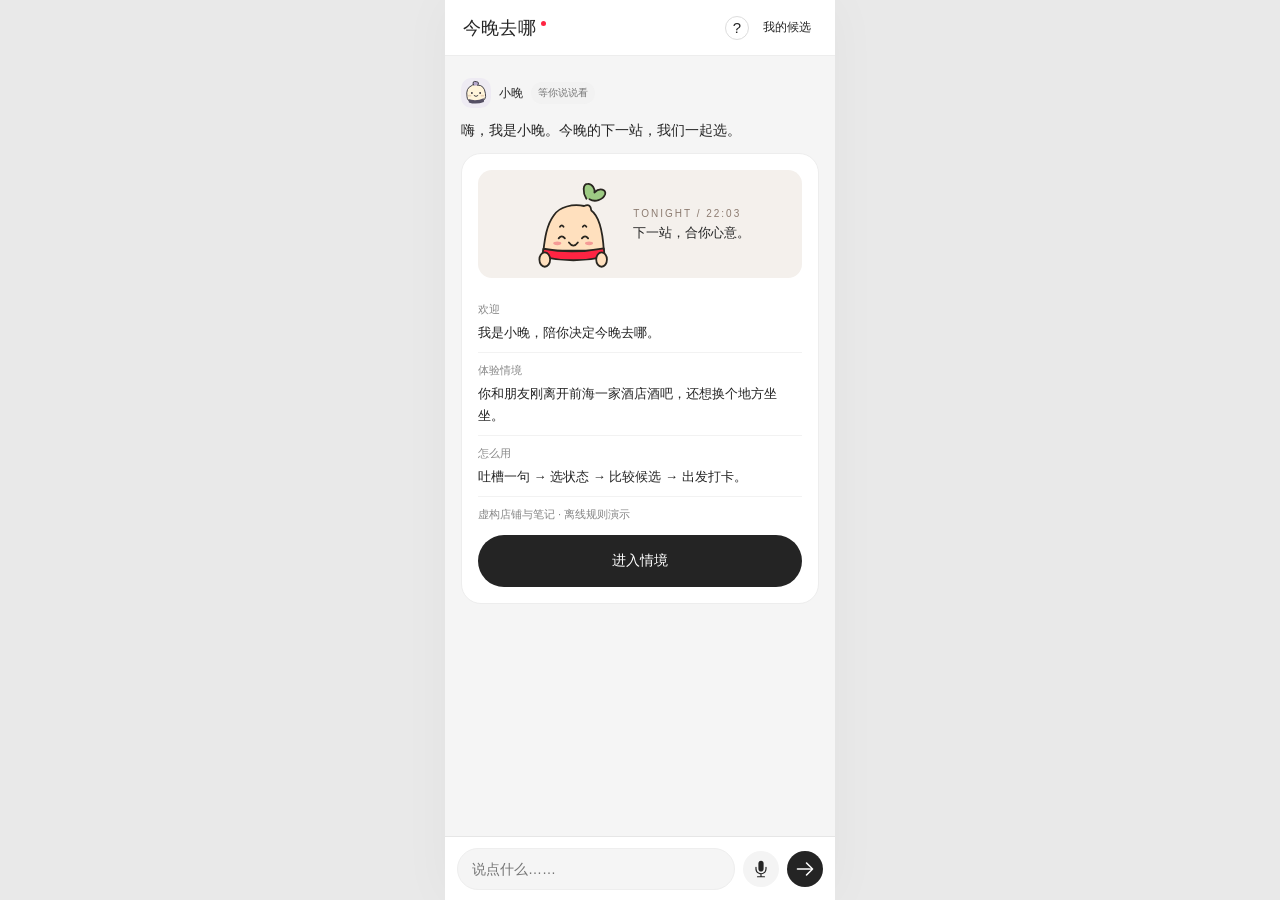
==== commit ebd630c3: "Group complaint prompts and compose editable multi-select drafts" ====
--- a/src/index.html
+++ b/src/index.html
@@ -1,3 +1,3 @@
 <!doctype html>
 <html lang="zh-CN"><head><meta charset="utf-8"><meta name="viewport" content="width=device-width,initial-scale=1,viewport-fit=cover"><meta name="theme-color" content="#f5f5f5"><title>今晚去哪 · 小晚</title><link rel="stylesheet" href="styles.css"></head>
-<body><main class="phone"><header class="topbar"><strong>今晚去哪<span class="brand-dot"></span></strong><nav><button id="help" aria-label="怎么用">?</button><button id="candidates">我的候选</button></nav></header><div id="thread" role="log" aria-label="和小晚的完整对话" aria-live="polite"></div><form id="composer" class="composer"><input id="draft" aria-label="给小晚发消息" placeholder="说点什么……" autocomplete="off" maxlength="2000"><button type="button" id="voice" aria-label="开始语音输入" aria-pressed="false"></button><button id="send" type="submit" aria-label="发送消息"></button></form></main><div id="toast" role="status"></div><dialog id="modal"><div class="modal-head"><strong id="modal-title"></strong><button id="close-modal" aria-label="关闭">×</button></div><div id="modal-body"></div></dialog><script src="samples.js"></script><script src="ai.js"></script><script src="flow.js"></script><script src="icons.js"></script><script src="conversation.js"></script><script src="voice.js"></script><script src="app.js"></script></body></html>
+<body><main class="phone"><header class="topbar"><strong>今晚去哪<span class="brand-dot"></span></strong><nav><button id="help" aria-label="怎么用">?</button><button id="candidates">我的候选</button></nav></header><div id="thread" role="log" aria-label="和小晚的完整对话" aria-live="polite"></div><form id="composer" class="composer"><input id="draft" aria-label="给小晚发消息" placeholder="说点什么……" autocomplete="off" maxlength="2000"><button type="button" id="voice" aria-label="开始语音输入" aria-pressed="false"></button><button id="send" type="submit" aria-label="发送消息"></button></form></main><div id="toast" role="status"></div><dialog id="modal"><div class="modal-head"><strong id="modal-title"></strong><button id="close-modal" aria-label="关闭">×</button></div><div id="modal-body"></div></dialog><script src="samples.js"></script><script src="ai.js"></script><script src="flow.js"></script><script src="icons.js"></script><script src="conversation.js"></script><script src="voice.js"></script><script src="guidance.js"></script><script src="app.js"></script></body></html>
--- a/src/styles.css
+++ b/src/styles.css
@@ -1,2 +1,4 @@
 :root{font-family:-apple-system,BlinkMacSystemFont,"PingFang SC","Helvetica Neue",sans-serif;color:#242424;background:#e9e9e9;font-synthesis:none;--red:#ff2442;--muted:#858585}*{box-sizing:border-box}body{margin:0}button,input{font:inherit}button{cursor:pointer;color:inherit;border:0;background:none}button:disabled{cursor:default}button:focus-visible,input:focus-visible,summary:focus-visible{outline:2px solid #555;outline-offset:3px}.phone{width:min(390px,100%);height:100dvh;margin:0 auto;background:#f5f5f5;display:grid;grid-template-rows:56px minmax(0,1fr) auto;overflow:hidden}.topbar{display:flex;align-items:center;justify-content:space-between;padding:0 18px;background:#fff;border-bottom:1px solid #ededed;z-index:2}.topbar>strong{font-size:18px;letter-spacing:.2px}.brand-dot{display:inline-block;width:5px;height:5px;background:var(--red);border-radius:50%;margin-left:5px;vertical-align:top;margin-top:5px}.topbar nav{display:flex;align-items:center;gap:8px}.topbar button{min-height:40px;font-size:12px}.topbar #help{font-size:15px;border:1px solid #ddd;border-radius:50%;width:24px;min-height:24px}#thread{overflow-y:auto;overscroll-behavior:contain;padding:22px 16px 24px;scroll-behavior:smooth;min-height:0}.message{margin:0 0 24px;animation:appear .2s ease}.agent-header{display:flex;align-items:center;gap:8px;margin-bottom:10px;font-size:12px}.agent-header img{width:30px;height:30px}.agent-header strong{font-weight:600}.agent-status{font-size:10px;color:var(--red);background:#fff0f2;border-radius:20px;padding:4px 7px}.message-text{font-size:14px;line-height:1.8;margin:0 0 10px}.user{display:flex;justify-content:flex-end}.user .message-text{max-width:86%;padding:12px 16px;background:#242424;color:white;border-radius:18px 18px 4px 18px;margin:0;white-space:pre-wrap;overflow-wrap:anywhere;font-size:14px}.card{background:#fff;border:1px solid #ededed;border-radius:20px;padding:16px;font-size:13px;line-height:1.7;overflow:hidden}.card h2{display:flex;align-items:center;gap:7px;font-size:15px;line-height:1.5;margin:0 0 12px}.action-star{width:15px;height:15px;flex-shrink:0;color:var(--red)}.card p{margin:8px 0}.card small,.source,.muted{color:var(--muted);font-size:11px;line-height:1.7}.primary,.secondary{display:flex;justify-content:center;align-items:center;text-align:center;width:100%;height:52px;border-radius:30px;font-size:14px;font-weight:600;margin-top:12px}.primary{background:#242424;color:#fff}.secondary{border:1px solid #ddd;background:#fff}.primary:active,.secondary:active,.chip:active{transform:scale(.98)}.selected-receipt{border-top:1px solid #eee;margin-top:12px;padding-top:10px;color:#777;font-size:11px}.readonly .primary,.readonly .secondary{display:none}.readonly button{pointer-events:none}.readonly .card{background:#fcfcfc}.chips{display:flex;gap:7px;flex-wrap:wrap;margin-top:12px}.chip,.intent-chip{display:inline-flex;align-items:center;justify-content:center;border:1px solid #e6e6e6;border-radius:20px;padding:7px 10px;background:#fafafa;font-size:12px}.intent-chip{padding:2px 7px;border-radius:7px;background:#f1f0f5;color:#514663;border-color:#e7e2ee;margin:2px}.intro-visual{height:108px;border-radius:14px;background:#f4f0ec;display:flex;align-items:center;justify-content:center;gap:18px;margin-bottom:14px}.intro-visual img{height:90px}.night-label{font-size:10px;letter-spacing:2px;color:#8c7b70}.intro-line{padding:8px 0;border-bottom:1px solid #f2f2f2}.intro-line b{font-size:11px;color:#888;display:block;font-weight:400;margin-bottom:3px}.mood-option{display:flex;align-items:center;gap:12px;border:1px solid #e8e8e8;border-radius:14px;padding:10px;width:100%;text-align:left;margin:8px 0}.mood-option img{width:52px;height:52px;object-fit:contain}.mood-option strong{font-size:13px}.mood-option small{display:block}.typing{color:#888;font-size:12px;padding:8px 0}.typing span{animation:pulse 1s infinite}.thinking-list{display:flex;flex-direction:column;gap:8px}.thinking-list span{color:#aaa}.thinking-list .done{color:#333}.sketch-map{width:100%;height:auto;display:block;margin-bottom:12px}.map-pulse{animation:pulse 1.7s infinite;transform-box:fill-box;transform-origin:center}.mood-tabs{display:flex;gap:4px;background:#f3f3f3;padding:4px;border-radius:24px}.mood-tabs button{flex:1;padding:7px 0;font-size:11px;border-radius:20px}.mood-tabs .active{background:#fff;box-shadow:0 1px 4px #0000000a}.place{border:1px solid #e5e5e5;border-radius:14px;margin-top:10px;overflow:hidden}.place.selected{border:1.5px solid #333}.place-choice{display:block;width:100%;padding:12px;text-align:left}.place-title{display:flex;align-items:center;gap:6px;font-weight:600;font-size:14px}.radio{margin-left:auto;width:15px;height:15px;border:1px solid #bbb;border-radius:50%}.selected .radio{border:5px solid #333}.first-tag{font-size:9px;color:var(--red);background:#fff0f2;padding:1px 5px;border-radius:5px}.tag-list{display:flex;gap:4px;flex-wrap:wrap;margin-top:7px}.tag-list span{font-size:10px;background:#f4f4f4;border-radius:4px;padding:2px 5px;color:#666}.tag-list .conflict{color:#85653a;background:#faf4e9}.place details{font-size:11px;padding:0 12px 10px;color:#777}.place blockquote{margin:8px 0;line-height:1.8}.route-row{padding:10px 0;border-bottom:1px solid #eee;display:flex;gap:12px}.route-row span{color:#999;width:22px;font-size:11px}.route-row strong{font-size:14px;font-weight:500}.arrival-tips{border-top:1px solid #eee;padding-top:10px;margin-top:12px}.celebrate-visual{text-align:center;background:#f6f1e9;border-radius:14px;padding:14px}.celebrate-visual img{height:100px;animation:celebrate 1.2s ease-in-out 2}.collection{display:flex;justify-content:space-between;align-items:center;padding:12px 0}.collection strong{font-size:22px}.composer{min-height:64px;padding:10px 12px calc(10px + env(safe-area-inset-bottom));display:flex;align-items:center;gap:8px;border-top:1px solid #e6e6e6;background:#fff;z-index:2}.composer input{min-width:0;flex:1;border:1px solid #eee;background:#f5f5f5;border-radius:24px;height:42px;padding:0 14px;font-size:14px}.composer button{width:36px;height:36px;display:flex;align-items:center;justify-content:center;border-radius:50%;flex-shrink:0}.composer #send{background:#242424;color:white}.composer #voice{background:#f4f4f4}.composer #voice.recording{background:#fff0f2;color:var(--red);animation:pulse 1s infinite}.sf-icon{width:20px;height:20px;display:inline-block;fill:currentColor}#toast{position:fixed;bottom:84px;left:50%;transform:translateX(-50%);padding:10px 16px;max-width:350px;border-radius:12px;background:#333;color:#fff;font-size:12px;z-index:20;opacity:0;pointer-events:none}#toast.visible{opacity:1}dialog{width:min(360px,calc(100% - 32px));max-height:80dvh;border:0;border-radius:20px;padding:20px;color:#242424}dialog::backdrop{background:#0005}.modal-head{display:flex;justify-content:space-between;align-items:center;margin-bottom:15px}.modal-head button{font-size:24px;width:36px;height:36px}#modal-body{font-size:13px;line-height:1.7}#modal-body input:not([type=checkbox]),#modal-body textarea{display:block;width:100%;padding:12px;border:1px solid #ddd;border-radius:10px;font:inherit;margin:8px 0}#modal-body label{display:block;margin:10px 0}.pool-item{display:flex!important;gap:10px;padding:10px 0;border-bottom:1px solid #eee}.pool-item small{display:block;color:#999;font-size:11px}@keyframes appear{from{opacity:0;transform:translateY(5px)}to{opacity:1;transform:none}}@keyframes pulse{50%{opacity:.4}}@keyframes celebrate{50%{transform:translateY(-7px) rotate(-5deg)}}@media(prefers-reduced-motion:reduce){*,*::before,*::after{animation:none!important;scroll-behavior:auto!important}}@media(min-width:600px){.phone{box-shadow:0 0 50px #00000009}}
 .composer #send:disabled{opacity:.35;cursor:wait}
+.agent-status.status-waiting{background:#F2F2F2;color:#757575}.agent-status.status-working{background:#FFF0F2;color:#C8102E}.agent-status.status-complete{background:#EAF7EE;color:#1E7B3A}.agent-status.is-listening{animation:status-breathe 2s ease-in-out infinite}@keyframes status-breathe{50%{box-shadow:0 0 0 3px #ff244214;opacity:.65}}
+.prompt-group{margin:16px 0}.prompt-group h3{font-size:12px;font-weight:600;margin:0 0 8px;color:#666}.prompt-group .chips{margin-top:0;gap:7px}.chip{min-height:32px;padding:4px 11px;border-color:#EBEBEB;background:#fff;font-size:14px;border-radius:999px}.chip.is-selected{background:#FFF0F2;color:#C8102E;border-color:#C8102E}.selection-summary{color:#757575;font-size:12px;min-height:20px}.primary:disabled{opacity:.35;cursor:default}.text-link{display:block;margin:12px auto;text-align:center;font-size:12px;text-decoration:underline;text-underline-offset:4px}.guide-intro{font-size:13px}
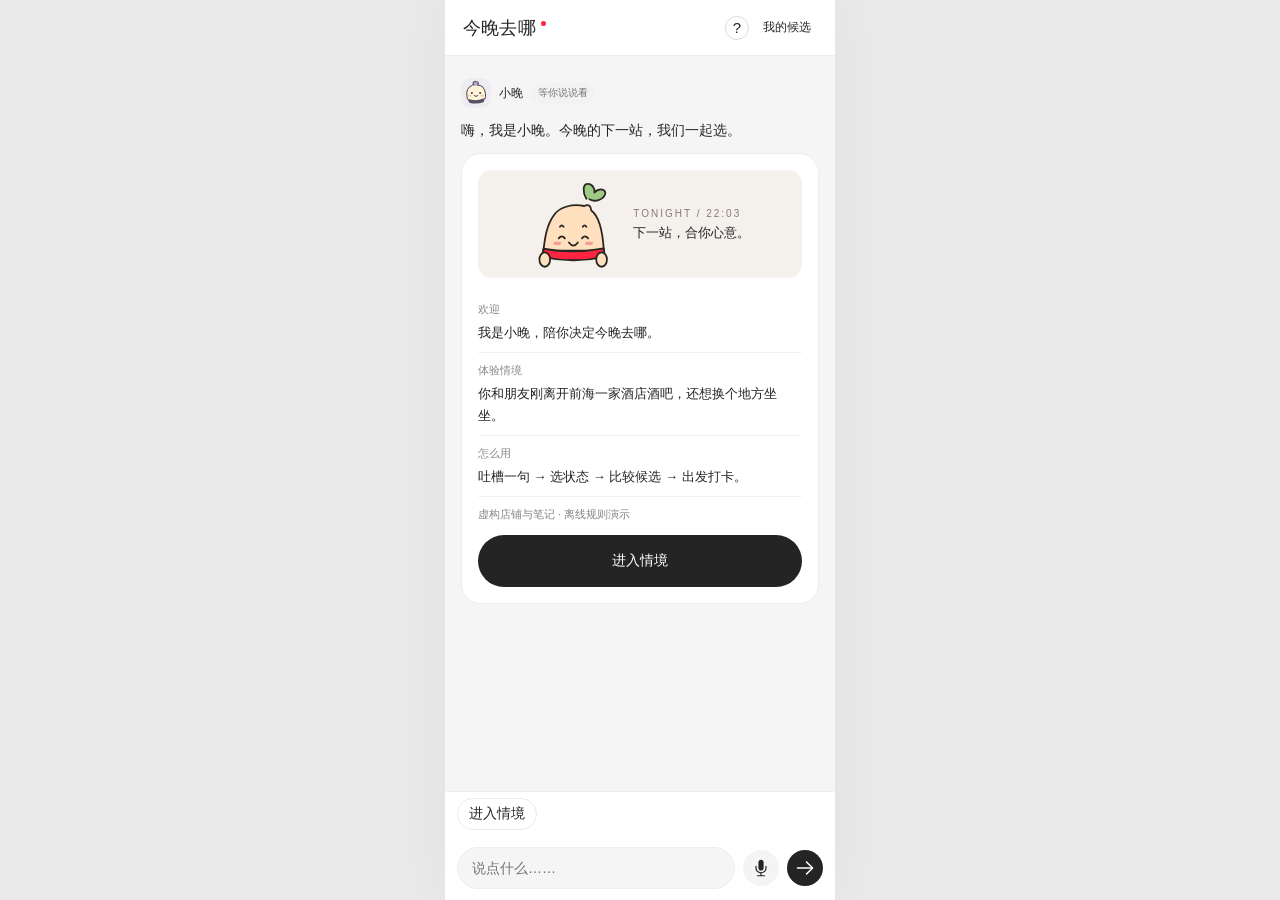
==== commit 541c5daa: "Add contextual draft suggestions and multi-select clarification" ====
--- a/src/index.html
+++ b/src/index.html
@@ -1,3 +1,3 @@
 <!doctype html>
 <html lang="zh-CN"><head><meta charset="utf-8"><meta name="viewport" content="width=device-width,initial-scale=1,viewport-fit=cover"><meta name="theme-color" content="#f5f5f5"><title>今晚去哪 · 小晚</title><link rel="stylesheet" href="styles.css"></head>
-<body><main class="phone"><header class="topbar"><strong>今晚去哪<span class="brand-dot"></span></strong><nav><button id="help" aria-label="怎么用">?</button><button id="candidates">我的候选</button></nav></header><div id="thread" role="log" aria-label="和小晚的完整对话" aria-live="polite"></div><form id="composer" class="composer"><input id="draft" aria-label="给小晚发消息" placeholder="说点什么……" autocomplete="off" maxlength="2000"><button type="button" id="voice" aria-label="开始语音输入" aria-pressed="false"></button><button id="send" type="submit" aria-label="发送消息"></button></form></main><div id="toast" role="status"></div><dialog id="modal"><div class="modal-head"><strong id="modal-title"></strong><button id="close-modal" aria-label="关闭">×</button></div><div id="modal-body"></div></dialog><script src="samples.js"></script><script src="ai.js"></script><script src="flow.js"></script><script src="icons.js"></script><script src="conversation.js"></script><script src="voice.js"></script><script src="guidance.js"></script><script src="app.js"></script></body></html>
+<body><main class="phone"><header class="topbar"><strong>今晚去哪<span class="brand-dot"></span></strong><nav><button id="help" aria-label="怎么用">?</button><button id="candidates">我的候选</button></nav></header><div id="thread" role="log" aria-label="和小晚的完整对话" aria-live="polite"></div><footer class="composer-dock"><div id="suggestions" class="suggestions" aria-label="输入建议"></div><form id="composer" class="composer"><input id="draft" aria-label="给小晚发消息" placeholder="说点什么……" autocomplete="off" maxlength="2000"><button type="button" id="voice" aria-label="开始语音输入" aria-pressed="false"></button><button id="send" type="submit" aria-label="发送消息"></button></form></footer></main><div id="toast" role="status"></div><dialog id="modal"><div class="modal-head"><strong id="modal-title"></strong><button id="close-modal" aria-label="关闭">×</button></div><div id="modal-body"></div></dialog><script src="samples.js"></script><script src="ai.js"></script><script src="flow.js"></script><script src="icons.js"></script><script src="conversation.js"></script><script src="voice.js"></script><script src="guidance.js"></script><script src="app.js"></script></body></html>
--- a/src/styles.css
+++ b/src/styles.css
@@ -2,3 +2,4 @@
 .composer #send:disabled{opacity:.35;cursor:wait}
 .agent-status.status-waiting{background:#F2F2F2;color:#757575}.agent-status.status-working{background:#FFF0F2;color:#C8102E}.agent-status.status-complete{background:#EAF7EE;color:#1E7B3A}.agent-status.is-listening{animation:status-breathe 2s ease-in-out infinite}@keyframes status-breathe{50%{box-shadow:0 0 0 3px #ff244214;opacity:.65}}
 .prompt-group{margin:16px 0}.prompt-group h3{font-size:12px;font-weight:600;margin:0 0 8px;color:#666}.prompt-group .chips{margin-top:0;gap:7px}.chip{min-height:32px;padding:4px 11px;border-color:#EBEBEB;background:#fff;font-size:14px;border-radius:999px}.chip.is-selected{background:#FFF0F2;color:#C8102E;border-color:#C8102E}.selection-summary{color:#757575;font-size:12px;min-height:20px}.primary:disabled{opacity:.35;cursor:default}.text-link{display:block;margin:12px auto;text-align:center;font-size:12px;text-decoration:underline;text-underline-offset:4px}.guide-intro{font-size:13px}
+.composer-dock{background:#fff;z-index:2;border-top:1px solid #ededed;min-width:0}.composer-dock .composer{border-top:0}.suggestions{height:44px;padding:6px 12px;display:flex;gap:7px;overflow-x:auto;overscroll-behavior:contain;scrollbar-width:none}.suggestions::-webkit-scrollbar{display:none}.suggestion-chip{height:32px;flex-shrink:0;display:flex;align-items:center;gap:5px;white-space:nowrap;border:1px solid #EBEBEB;background:#fff;border-radius:999px;font-size:14px;padding:0 11px;animation:appear .15s ease}.suggestion-chip .action-star{width:11px;height:11px}.suggestions:empty{visibility:hidden}
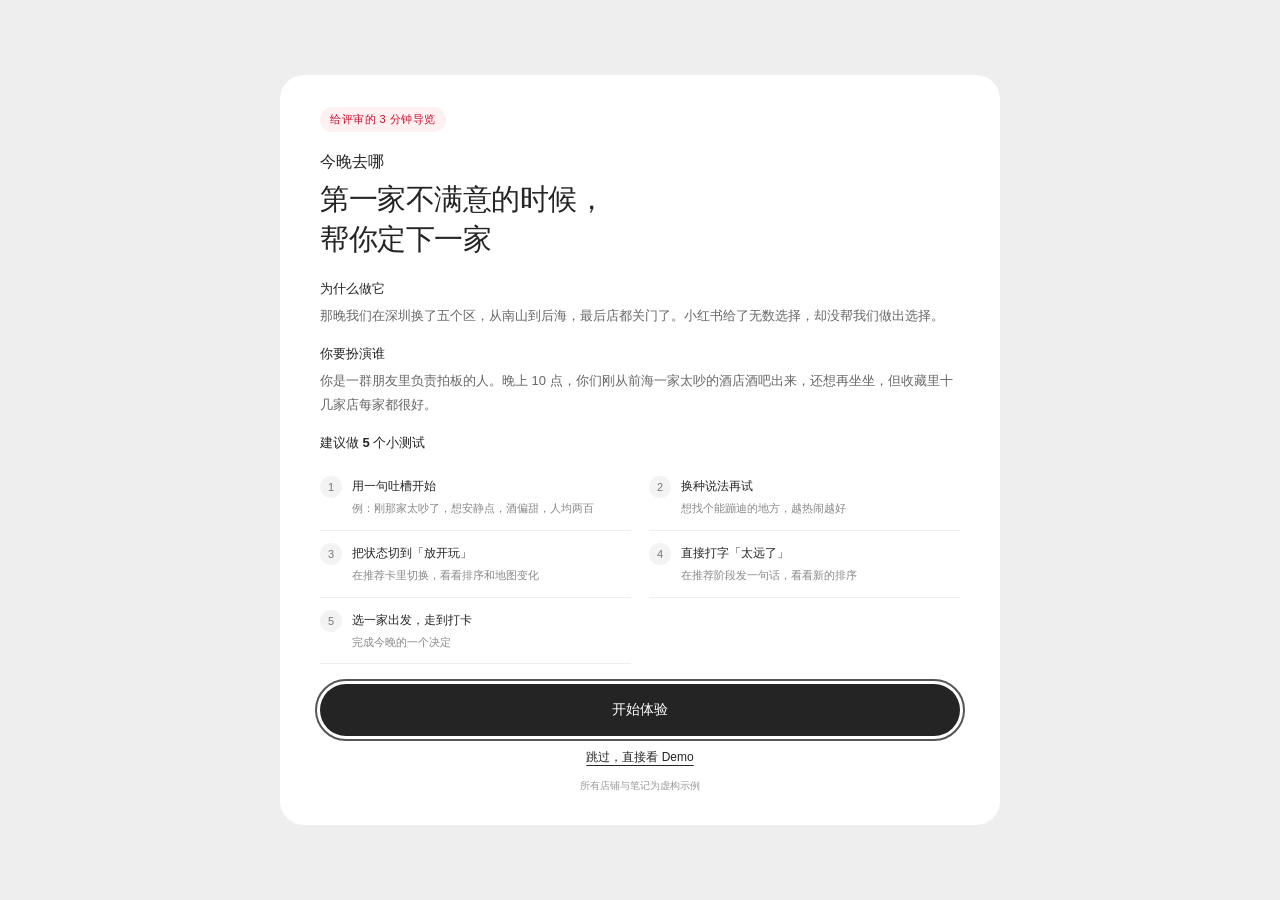
==== commit ae009110: "Add first-visit reviewer guide and responsive five-test walkthrough" ====
--- a/src/index.html
+++ b/src/index.html
@@ -1,3 +1,3 @@
 <!doctype html>
 <html lang="zh-CN"><head><meta charset="utf-8"><meta name="viewport" content="width=device-width,initial-scale=1,viewport-fit=cover"><meta name="theme-color" content="#f5f5f5"><title>今晚去哪 · 小晚</title><link rel="stylesheet" href="styles.css"></head>
-<body><main class="phone"><header class="topbar"><strong>今晚去哪<span class="brand-dot"></span></strong><nav><button id="help" aria-label="怎么用">?</button><button id="candidates">我的候选</button></nav></header><div id="thread" role="log" aria-label="和小晚的完整对话" aria-live="polite"></div><footer class="composer-dock"><div id="suggestions" class="suggestions" aria-label="输入建议"></div><form id="composer" class="composer"><input id="draft" aria-label="给小晚发消息" placeholder="说点什么……" autocomplete="off" maxlength="2000"><button type="button" id="voice" aria-label="开始语音输入" aria-pressed="false"></button><button id="send" type="submit" aria-label="发送消息"></button></form></footer></main><div id="toast" role="status"></div><dialog id="modal"><div class="modal-head"><strong id="modal-title"></strong><button id="close-modal" aria-label="关闭">×</button></div><div id="modal-body"></div></dialog><script src="samples.js"></script><script src="ai.js"></script><script src="flow.js"></script><script src="icons.js"></script><script src="conversation.js"></script><script src="voice.js"></script><script src="guidance.js"></script><script src="app.js"></script></body></html>
+<body><div class="workspace"><aside class="review-panel left-panel"><h2>此刻 AI 在做什么</h2><div id="ai-explainer"></div><p class="panel-boundary">边界：不编造营业时间与价格 · 每条理由可追溯原笔记</p><span class="offline-label">离线规则演示 · USE_LLM = false</span></aside><main class="phone"><header class="topbar"><strong>今晚去哪<span class="brand-dot"></span></strong><nav><button id="mobile-tests" class="mobile-tests">小测试 0/5</button><button id="help" aria-label="怎么用">?</button><button id="candidates">我的候选</button></nav></header><div id="thread" role="log" aria-label="和小晚的完整对话" aria-live="polite"></div><footer class="composer-dock"><div id="suggestions" class="suggestions" aria-label="输入建议"></div><form id="composer" class="composer"><input id="draft" aria-label="给小晚发消息" placeholder="说点什么……" autocomplete="off" maxlength="2000"><button type="button" id="voice" aria-label="开始语音输入" aria-pressed="false"></button><button id="send" type="submit" aria-label="发送消息"></button></form></footer></main><aside class="review-panel right-panel"><h2 id="test-count">小测试 0/5</h2><div id="desktop-tests"></div></aside></div><div id="toast" role="status"></div><dialog id="modal"><div class="modal-head"><strong id="modal-title"></strong><button id="close-modal" aria-label="关闭">×</button></div><div id="modal-body"></div></dialog><script src="samples.js"></script><script src="ai.js"></script><script src="flow.js"></script><script src="icons.js"></script><script src="conversation.js"></script><script src="voice.js"></script><script src="guidance.js"></script><script src="review.js"></script><script src="app.js"></script></body></html>
--- a/src/styles.css
+++ b/src/styles.css
@@ -3,3 +3,6 @@
 .agent-status.status-waiting{background:#F2F2F2;color:#757575}.agent-status.status-working{background:#FFF0F2;color:#C8102E}.agent-status.status-complete{background:#EAF7EE;color:#1E7B3A}.agent-status.is-listening{animation:status-breathe 2s ease-in-out infinite}@keyframes status-breathe{50%{box-shadow:0 0 0 3px #ff244214;opacity:.65}}
 .prompt-group{margin:16px 0}.prompt-group h3{font-size:12px;font-weight:600;margin:0 0 8px;color:#666}.prompt-group .chips{margin-top:0;gap:7px}.chip{min-height:32px;padding:4px 11px;border-color:#EBEBEB;background:#fff;font-size:14px;border-radius:999px}.chip.is-selected{background:#FFF0F2;color:#C8102E;border-color:#C8102E}.selection-summary{color:#757575;font-size:12px;min-height:20px}.primary:disabled{opacity:.35;cursor:default}.text-link{display:block;margin:12px auto;text-align:center;font-size:12px;text-decoration:underline;text-underline-offset:4px}.guide-intro{font-size:13px}
 .composer-dock{background:#fff;z-index:2;border-top:1px solid #ededed;min-width:0}.composer-dock .composer{border-top:0}.suggestions{height:44px;padding:6px 12px;display:flex;gap:7px;overflow-x:auto;overscroll-behavior:contain;scrollbar-width:none}.suggestions::-webkit-scrollbar{display:none}.suggestion-chip{height:32px;flex-shrink:0;display:flex;align-items:center;gap:5px;white-space:nowrap;border:1px solid #EBEBEB;background:#fff;border-radius:999px;font-size:14px;padding:0 11px;animation:appear .15s ease}.suggestion-chip .action-star{width:11px;height:11px}.suggestions:empty{visibility:hidden}
+.workspace{display:block}.review-panel{display:none}.mobile-tests{background:#f2f2f2!important;color:#757575;border-radius:20px;padding:4px 7px!important;min-height:26px!important;font-size:10px!important}.topbar nav{gap:6px}.topbar #candidates{font-size:11px}.topbar{padding:0 14px}.topbar>strong{font-size:17px}#review-guide{width:min(720px,calc(100% - 32px));max-height:calc(100dvh - 40px);padding:0;border-radius:24px;overscroll-behavior:contain}#review-guide::backdrop{background:#eeeeee}#review-guide .review-card{padding:32px 40px}.review-eyebrow{display:inline-block;font-size:11px;padding:5px 10px;border-radius:20px;background:#fff0f2;color:#C8102E;letter-spacing:.5px}.review-card h1{font-size:16px;font-weight:500;margin:20px 0}.review-card h1 span{display:block;font-size:29px;line-height:1.4;font-weight:650;letter-spacing:-.5px;margin-top:6px}.review-card h2{font-size:13px;margin:18px 0 6px}.review-story p{font-size:13px;color:#666;line-height:1.8;margin:0}.review-test-list{list-style:none;padding:0;margin:12px 0}.review-test-list li{display:flex;gap:10px;margin:0;padding:12px 0;border-bottom:1px solid #eee}.test-number{display:flex;justify-content:center;align-items:center;width:22px;height:22px;flex-shrink:0;border-radius:50%;background:#f3f3f3;color:#777;font-size:11px}.review-test-list strong{font-size:12px;font-weight:500}.review-test-list p{font-size:11px;line-height:1.7;color:#888;margin:4px 0 0}.review-card .review-test-list{display:grid;grid-template-columns:1fr 1fr;gap:0 18px}.review-card .primary{margin-top:20px}.review-footnote{text-align:center;font-size:10px;color:#999;margin-bottom:0}.fill-test{font-size:11px;padding:3px 10px;border:1px solid #ddd;border-radius:20px;margin-top:8px}.test-done .test-number{background:#FFF0F2;color:#C8102E}.test-done strong,.test-done p{text-decoration:line-through;color:#aaa}.test-thanks{font-size:12px;line-height:1.8;background:#fff0f2;padding:12px;border-radius:10px}.test-thanks a{color:#C8102E}#review-sheet{margin: auto auto 0;width:min(390px,100%);max-height:85dvh;border-radius:22px 22px 0 0;padding-bottom:calc(20px + env(safe-area-inset-bottom))}.review-panel h2{font-size:15px;margin:0 0 24px}.review-panel h3{font-size:18px;margin:12px 0}.review-panel p{font-size:13px;line-height:1.85;color:#777}.explain-kicker{font-size:11px;color:#C8102E}.panel-boundary{margin-top:32px;padding-top:16px;border-top:1px solid #ddd;font-size:11px!important}.offline-label{color:#999;font-size:10px}#ai-explainer>*{animation:appear .2s ease}.right-panel .review-test-list p{font-size:11px}.right-panel .review-test-list li{padding:16px 0}.right-panel h2{margin-bottom:12px}
+@media(min-width:1100px){.workspace{display:grid;grid-template-columns:300px 390px 300px;justify-content:center;gap:24px;align-items:start}.review-panel{display:block;width:300px;margin-top:60px;padding:24px;background:#f7f7f7;border:1px solid #e5e5e5;border-radius:20px;max-height:calc(100dvh - 90px);overflow:auto}.mobile-tests{display:none!important}.topbar #candidates{font-size:12px}}
+@media(max-width:599px){#review-guide{width:100%;max-height:100dvh;height:100dvh;border-radius:0;margin:0}#review-guide .review-card{padding:28px 22px}.review-card h1 span{font-size:25px}.review-card .review-test-list{grid-template-columns:1fr}}
